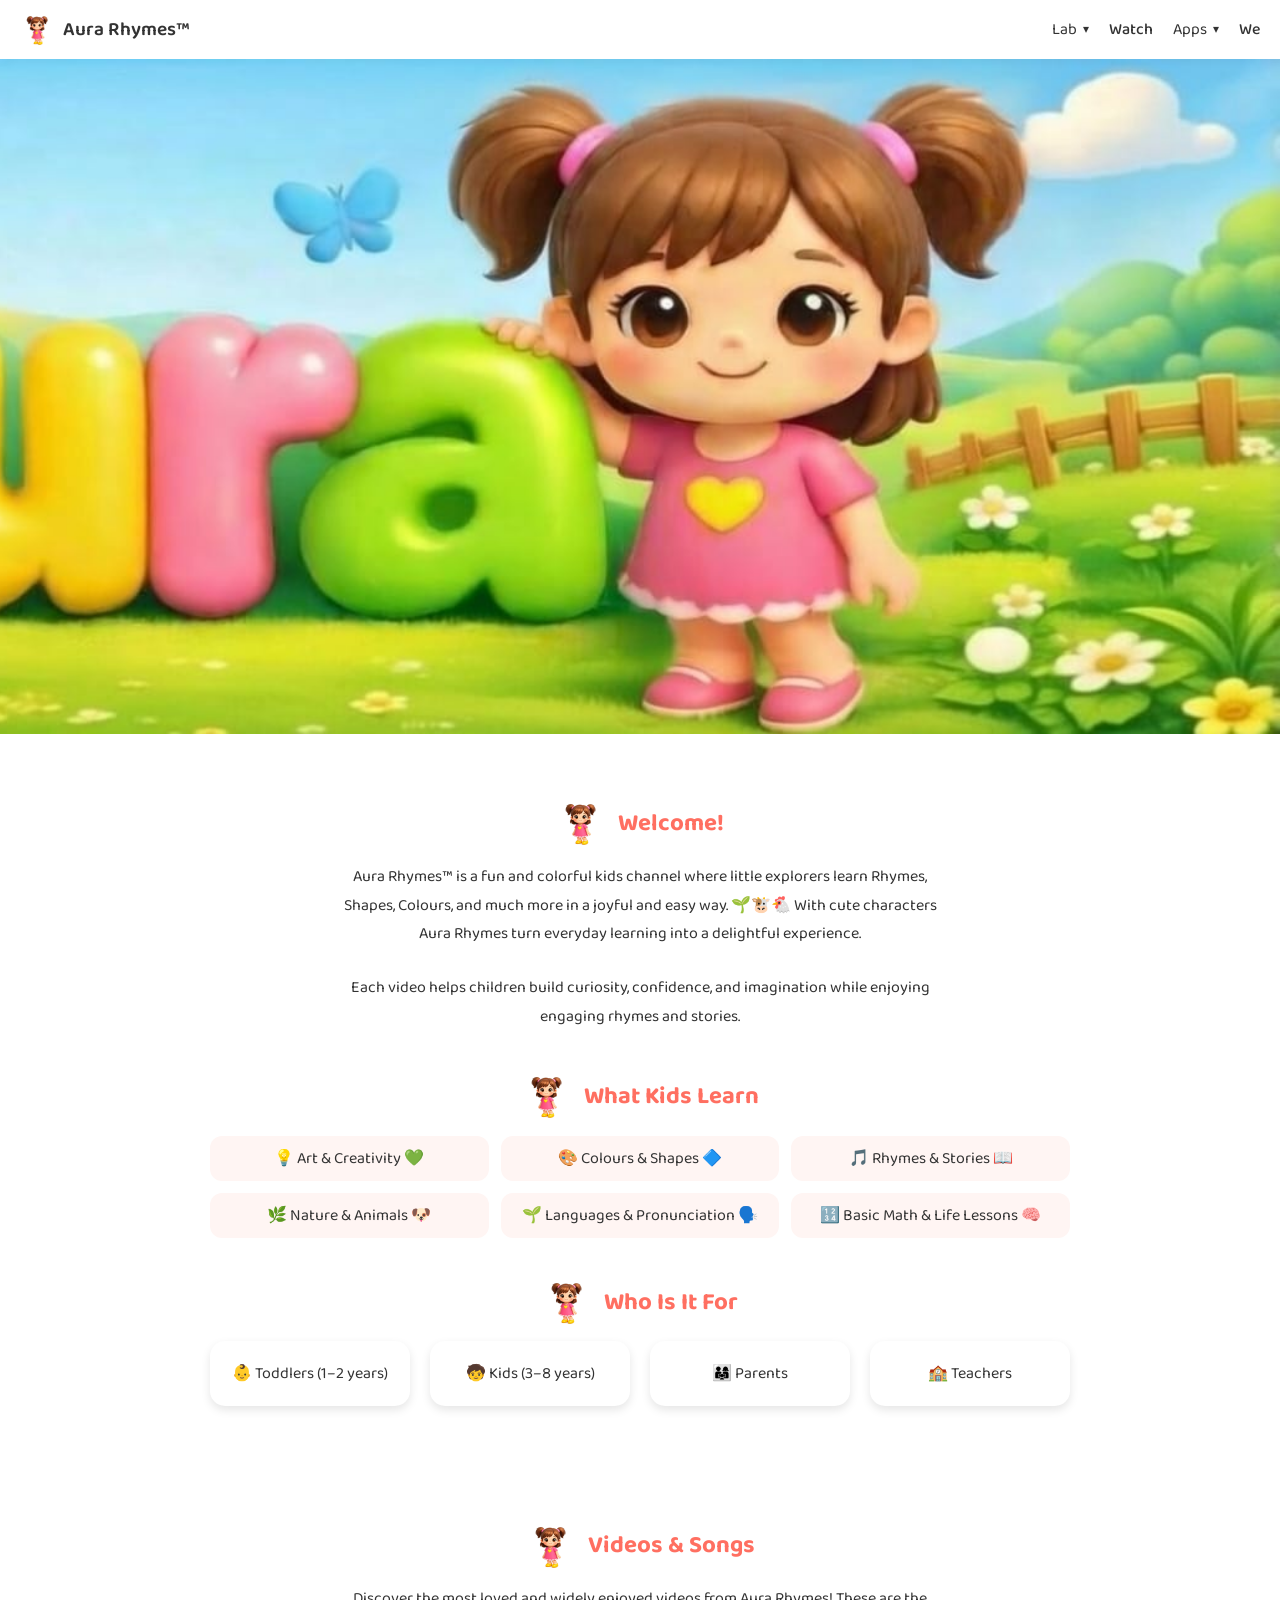
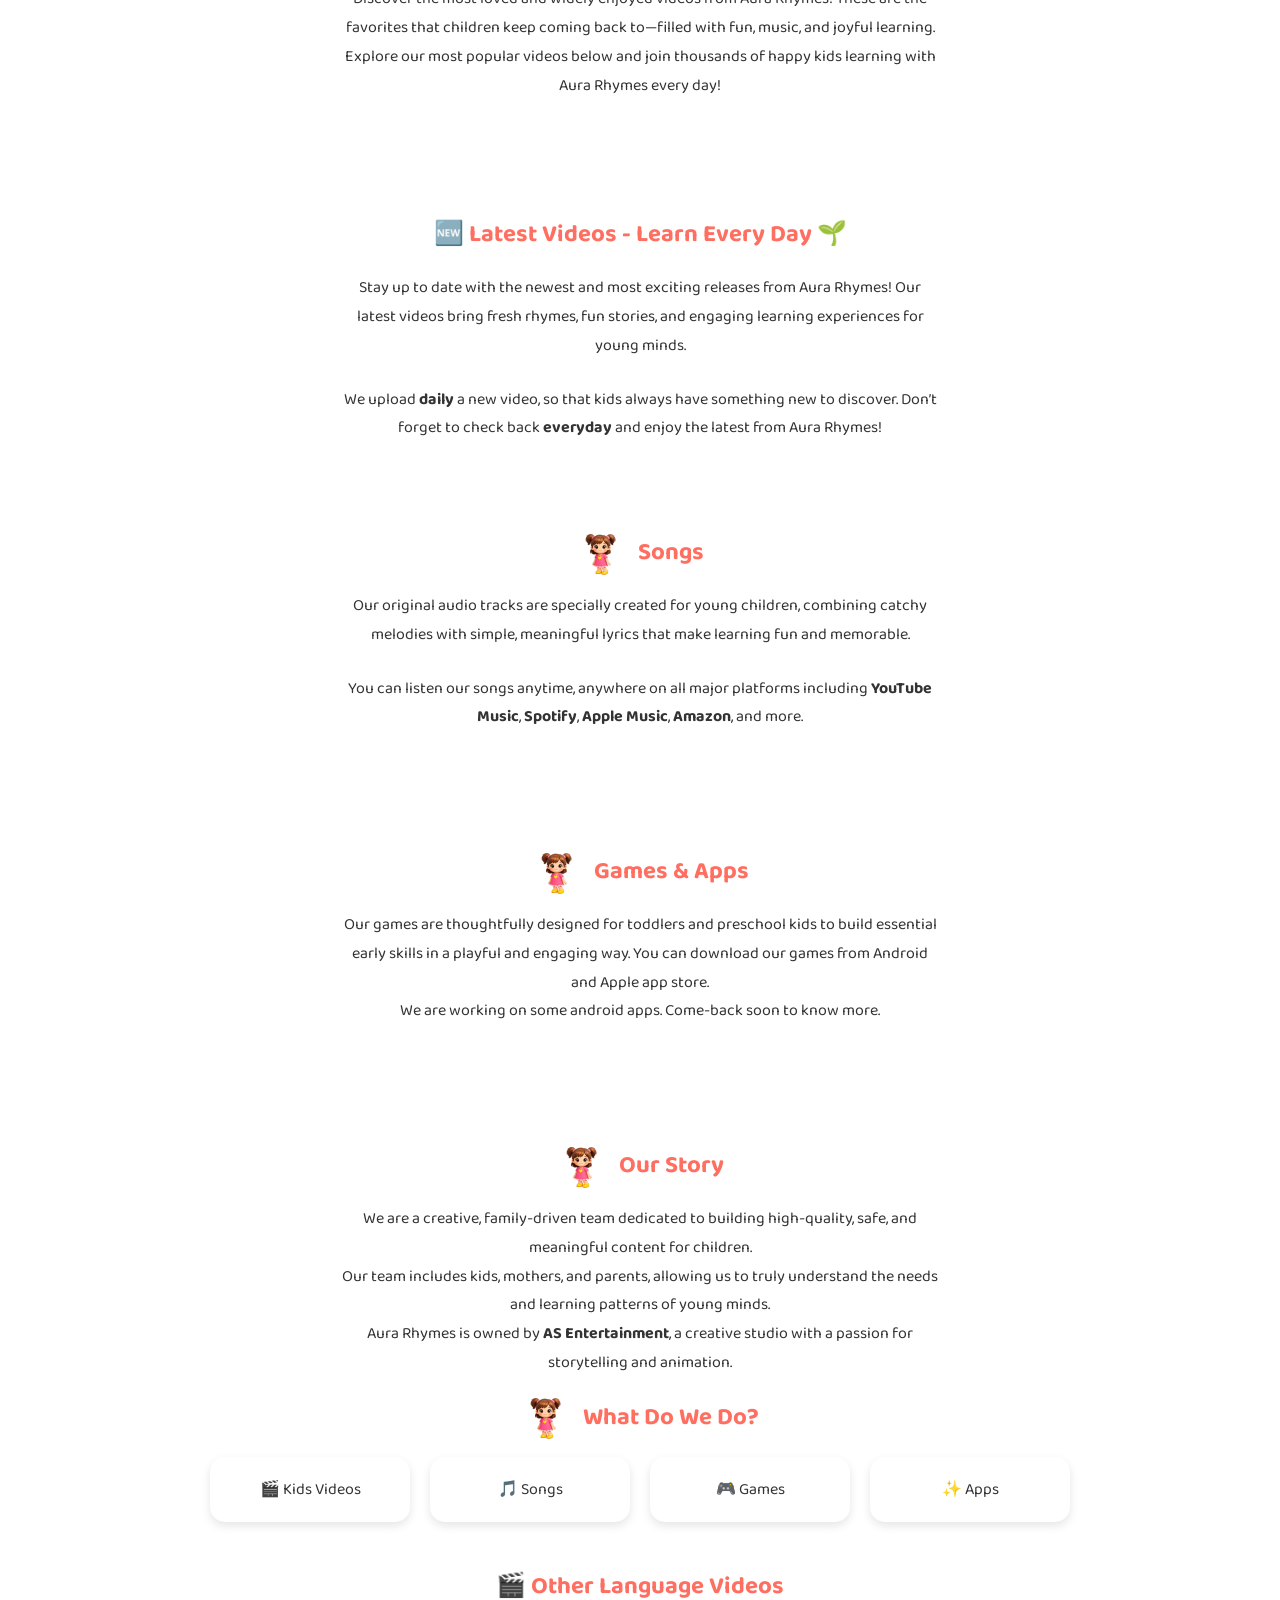
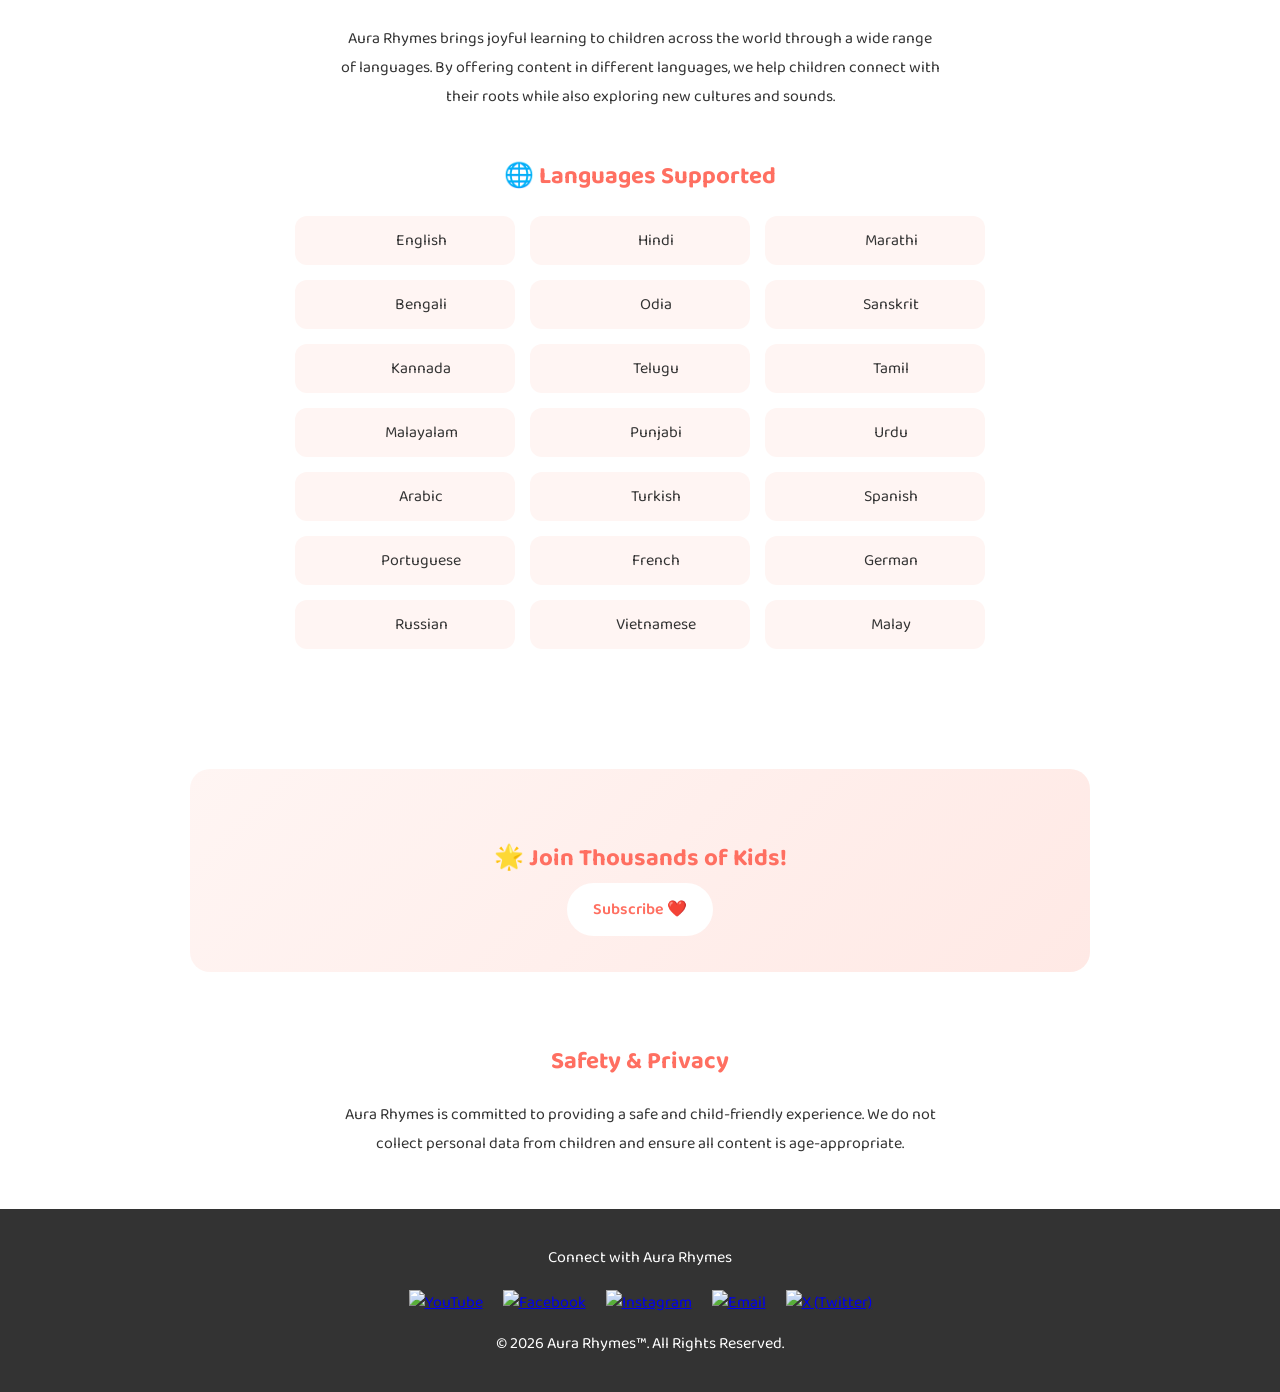
==== index.html @ 3f108d4f "t6: abc explorer tab implementation" ====
<!DOCTYPE html>
<html lang="en">
<head>
  <meta charset="UTF-8">
  <meta name="viewport" content="width=device-width, initial-scale=1.0">

  <link rel="icon" type="image/png" href="images/aura1.jpeg">
  <title>Aura Rhymes™ | Safe Kids Rhymes</title>

  <!-- SEO -->
  <meta name="description" content="Aura Rhymes creates fun, safe and educational rhymes for toddlers and preschool kids. Watch engaging kids videos.">

  <!-- Google Font -->
  <link href="https://fonts.googleapis.com/css2?family=Baloo+2:wght@400;600&display=swap" rel="stylesheet">

  <!-- Site CSS -->
  <link rel="stylesheet" href="css/base.css">
  <link rel="stylesheet" href="css/header.css">
  <link rel="stylesheet" href="css/lab-menu.css">
  <link rel="stylesheet" href="css/apps-menu.css">
  <link rel="stylesheet" href="css/hero.css">
  <link rel="stylesheet" href="css/layout.css">
  <link rel="stylesheet" href="css/components.css">
  <link rel="stylesheet" href="css/sections.css">
  <link rel="stylesheet" href="css/responsive.css">


  <script src="js/aura-script.js" defer></script>
</head>

<body>

<!-- HEADER -->
<header class="main-header">

  <div class="logo-section">
    <img src="images/aura1.jpeg" class="logo-img" alt="Aura Rhymes">
    <span class="logo-text">Aura Rhymes™</span>
  </div>

  <nav class="nav-links" aria-label="Main navigation">

    <!-- LAB -->
    <details class="lab-menu">
      <summary>
        <span>Lab</span>
        <span class="lab-menu-arrow" aria-hidden="true">▾</span>
      </summary>

      <div class="lab-menu-panel">

        <!-- SPACE -->
        <details class="lab-submenu">
          <summary>
            <span>Space</span>
            <span class="lab-submenu-arrow" aria-hidden="true">▸</span>
          </summary>

          <div class="lab-submenu-panel">

            <a href="solar-system.html"
               target="_blank"
               rel="noopener noreferrer">
              Solar System
            </a>

            <a href="earth.html"
               target="_blank"
               rel="noopener noreferrer">
              Earth
            </a>

            <a href="space-missions.html"
               target="_blank"
               rel="noopener noreferrer">
              Space Missions
            </a>

            <a href="planets.html"
               target="_blank"
               rel="noopener noreferrer">
              Planets
            </a>

            <a href="asteroids.html"
               target="_blank"
               rel="noopener noreferrer">
              Asteroids
            </a>

          </div>
        </details>

        <!-- ABC EXPLORER -->
        <a href="abc-explorer.html"
           target="_blank"
           rel="noopener noreferrer">
          ABC Explorer
        </a>

      </div>
    </details>
  <a href="#watch">Watch</a>
  <!--  <a href="#songs">Songs</a>  -->
<details class="apps-menu">
  <summary>
    <span>Apps</span>
    <span class="apps-menu-arrow" aria-hidden="true">▾</span>
  </summary>

  <div class="apps-menu-panel">
    <a href="#gamesandapps">Games</a>
    <a href="#gamesandapps">Mobile Apps</a>
  </div>
</details>
    <a href="#about">We</a>
    <!--  <a href="#store">Store</a> -->

  </nav>

</header>


<!-- BANNER / HERO -->
<section class="hero-banner">
  <div class="hero-bg"></div>
</section>


<!-- ABOUT -->
<section>
  <div class="about-header">
    <img src="images/aura1.jpeg" alt="Aura Character" class="about-avatar">
    <h2>Welcome!</h2>
  </div>

  <div class="about-content">

    <p class="desc">
      Aura Rhymes™ is a fun and colorful kids channel where little explorers learn Rhymes, Shapes, Colours, and much more in a joyful
      and easy way.
      🌱🐮🐔
      With cute characters Aura Rhymes turn everyday learning into a delightful experience.
    </p>
    <br/>

    <p class="desc">
      Each video helps children build curiosity, confidence, and imagination while enjoying engaging rhymes and stories.
    </p>
    <br/>

    <!-- WHAT KIDS WILL LEARN -->
    <div class="about-header">
      <img src="images/aura1.jpeg" alt="Aura Character" class="about-avatar">
      <h2>What Kids Learn</h2>
    </div>

    <div class="features">
      <div class="feature">💡 Art & Creativity 💚</div>
      <div class="feature">🎨 Colours & Shapes 🔷</div>
      <div class="feature">🎵 Rhymes & Stories 📖</div>
      <div class="feature">🌿 Nature & Animals 🐶</div>
      <div class="feature">🌱 Languages & Pronunciation 🗣️</div>
      <div class="feature">🔢 Basic Math & Life Lessons 🧠</div>
    </div>

    <br/>

    <!-- WHO IS IT FOR -->
    <div class="about-header">
      <img src="images/aura1.jpeg" alt="Aura Character" class="about-avatar">
      <h2>Who Is It For</h2>
    </div>

    <div class="cards">
      <div class="card">👶 Toddlers (1–2 years)</div>
      <div class="card">🧒 Kids (3–8 years)</div>
      <div class="card">👨‍👩‍👧 Parents</div>
      <div class="card">🏫 Teachers</div>
    </div>

  </div>
</section>


<!-- VIDEOS -->
<section id="watch">

  <div class="about-header">
    <img src="images/aura1.jpeg" alt="Aura Character" class="about-avatar">
    <h2>Videos & Songs</h2>
  </div>

  <p class="desc">
    Discover the most loved and widely enjoyed videos from Aura Rhymes! These are the favorites that children keep coming back
    to—filled with fun, music, and joyful learning.
  </p>

  <!--
  <h2>✨ Start Watching</h2>
  -->
  
  <p class="desc">
    Explore our most popular videos below and join thousands of happy kids learning with Aura Rhymes every day!
  </p>

  <br/><br/>

  <div class="video-wrapper">
    <div class="video-slider" id="videoSlider">

      <a href="https://www.youtube.com/embed/oRWAEaua3ww" target="_blank" rel="noopener noreferrer" class="video-card">
        <div class="thumbnail">
          <img src="https://img.youtube.com/vi/oRWAEaua3ww/hqdefault.jpg" alt="">
        </div>
      </a>

      <a href="https://www.youtube.com/embed/6JWERjXKlqM" target="_blank" rel="noopener noreferrer" class="video-card">
        <div class="thumbnail">
          <img src="https://img.youtube.com/vi/6JWERjXKlqM/hqdefault.jpg" alt="">
        </div>
      </a>

      <a href="https://www.youtube.com/embed/lnWYw42ApXA" target="_blank" rel="noopener noreferrer" class="video-card">
        <div class="thumbnail">
          <img src="https://img.youtube.com/vi/lnWYw42ApXA/hqdefault.jpg" alt="">
        </div>
      </a>

      <a href="https://www.youtube.com/embed/eK1Q_dFHrUk" target="_blank" rel="noopener noreferrer" class="video-card">
        <div class="thumbnail">
          <img src="https://img.youtube.com/vi/eK1Q_dFHrUk/hqdefault.jpg" alt="">
        </div>
      </a>

      <a href="https://www.youtube.com/embed/42TrxSb_xWk" target="_blank" rel="noopener noreferrer" class="video-card">
        <div class="thumbnail">
          <img src="https://img.youtube.com/vi/42TrxSb_xWk/hqdefault.jpg" alt="">
        </div>
      </a>

      <a href="https://www.youtube.com/embed/6yFXYboHvYc" target="_blank" rel="noopener noreferrer" class="video-card">
        <div class="thumbnail">
          <img src="https://img.youtube.com/vi/6yFXYboHvYc/hqdefault.jpg" alt="">
        </div>
      </a>

      <a href="https://www.youtube.com/embed/g_3EYC3IEw4" target="_blank" rel="noopener noreferrer" class="video-card">
        <div class="thumbnail">
          <img src="https://img.youtube.com/vi/g_3EYC3IEw4/hqdefault.jpg" alt="">
        </div>
      </a>

      <a href="https://www.youtube.com/embed/fcKFk22Up3E" target="_blank" rel="noopener noreferrer" class="video-card">
        <div class="thumbnail">
          <img src="https://img.youtube.com/vi/fcKFk22Up3E/hqdefault.jpg" alt="">
        </div>
      </a>

    </div>
  </div>

  <!-- LATEST VIDEOS -->
  <h2>🆕 Latest Videos - Learn Every Day 🌱</h2>

  <p class="desc">
    Stay up to date with the newest and most exciting releases from Aura Rhymes! Our latest videos bring fresh rhymes, fun
    stories, and engaging learning experiences for young minds.
  </p>

  <br/>

  <p class="desc">
    We upload <b>daily</b> a new video, so that kids always have something new to discover. Don’t forget to check back <b>everyday</b>
    and enjoy the latest from Aura Rhymes!
  </p>

  <br/>

  <div class="video-wrapper">
    <div class="video-slider">

      <a href="https://www.youtube.com/playlist?list=PLpRUHuJaTGkh1tICxH5f7czrBO6jbyBjm" target="_blank" rel="noopener noreferrer" class="video-card">
        <div class="thumbnail">
          <img src="https://img.youtube.com/vi/Cf0rduMe8So/hqdefault.jpg" alt="">
        </div>
      </a>

      <a href="https://www.youtube.com/playlist?list=PLpRUHuJaTGkgdZeEkNNs3qtslN2oWs-a7" target="_blank" rel="noopener noreferrer" class="video-card">
        <div class="thumbnail">
          <img src="https://img.youtube.com/vi/lZ4clrWOPWs/hqdefault.jpg" alt="">
        </div>
      </a>

      <a href="https://www.youtube.com/playlist?list=PLpRUHuJaTGkj4eGTcDuFJVFQ1ugVL3SLm" target="_blank" rel="noopener noreferrer" class="video-card">
        <div class="thumbnail">
          <img src="https://img.youtube.com/vi/Qv0xkwT5edU/hqdefault.jpg" alt="">
        </div>
      </a>

      <a href="https://www.youtube.com/playlist?list=PLpRUHuJaTGkiRjZ3BizIUJ6anyRPU7tv3" target="_blank" rel="noopener noreferrer" class="video-card">
        <div class="thumbnail">
          <img src="https://img.youtube.com/vi/VuPyx4vy4_Q/hqdefault.jpg" alt="">
        </div>
      </a>

      <a href="https://www.youtube.com/playlist?list=PLpRUHuJaTGkh8lvb4DA2sbLIOu__6XhTF" target="_blank" rel="noopener noreferrer" class="video-card">
        <div class="thumbnail">
          <img src="https://img.youtube.com/vi/zruBg6_cu4M/hqdefault.jpg" alt="">
        </div>
      </a>

      <a href="https://www.youtube.com/playlist?list=PLpRUHuJaTGkjpt89fCbwDimeYySj111B3" target="_blank" rel="noopener noreferrer" class="video-card">
        <div class="thumbnail">
          <img src="https://img.youtube.com/vi/K_Yvk2q_2pw/hqdefault.jpg" alt="">
        </div>
      </a>

    </div>
  </div>


  <div class="about-header">
    <img src="images/aura1.jpeg" alt="Aura Character" class="about-avatar">
    <h2>Songs</h2>
  </div>

  <p class="desc">
    Our original audio tracks are specially created for young children, combining catchy melodies with simple,
    meaningful lyrics that make learning fun and memorable.
  </p>

  <br/>

  <p class="desc">
    You can listen our songs anytime, anywhere on all major platforms including <b>YouTube Music</b>, <b>Spotify</b>,
    <b>Apple Music</b>, <b>Amazon</b>, and more.
  </p>

</section>

  <section id="gamesandapps">
    <div class="about-header">
      <img src="images/aura1.jpeg" alt="Aura Character" class="about-avatar">
      <h2>Games & Apps</h2>
    </div>

    <p class="desc">
      Our games are thoughtfully designed for toddlers and preschool kids to build essential early skills in a playful and engaging way. You can download our games from Android and Apple app store.
    </p>

    <p class="desc">
      We are working on some android apps. Come-back soon to know more.
    </p>

  </section>


<!-- OUR STORY -->
<section id="about">

  <div class="about-header">
    <img src="images/aura1.jpeg" alt="Aura Character" class="about-avatar">
    <h2>Our Story</h2>
  </div>

  <p class="desc">
    We are a creative, family-driven team dedicated to building high-quality, safe, and meaningful content for children.
  </p>

  <p class="desc">
    Our team includes kids, mothers, and parents, allowing us to truly understand the needs and learning
    patterns of young minds.
  </p>

  <p class="desc">
    Aura Rhymes is owned by <b>AS Entertainment</b>, a creative studio with a passion for storytelling and animation.
  </p>
  

  <!-- WHAT DO WE DO -->
  <div class="about-header">
    <img src="images/aura1.jpeg" alt="Aura Character" class="about-avatar">
    <h2>What Do We Do?</h2>
  </div>

  <div class="cards">
    <div class="card">🎬 Kids Videos</div>
    <div class="card">🎵 Songs</div>
    <div class="card">🎮 Games</div>
    <div class="card">✨ Apps</div>
  </div>

  <br/>

  <!-- MULTILINGUAL VIDEOS -->
  <h2>🎬 Other Language Videos</h2>

  <p class="desc">
    Aura Rhymes brings joyful learning to children across the world through a wide range of languages.
    By offering content in different languages, we help children connect with their roots while also
    exploring new cultures and sounds.
  </p>

  <br/>

  <h2>🌐 Languages Supported</h2>

  <div class="languages-grid">

    <div class="lang-card"><img src="https://flagcdn.com/w40/us.png" alt=""> English</div>
    <div class="lang-card"><img src="https://flagcdn.com/w40/in.png" alt=""> Hindi</div>
    <div class="lang-card"><img src="https://flagcdn.com/w40/in.png" alt=""> Marathi</div>
    <div class="lang-card"><img src="https://flagcdn.com/w40/in.png" alt=""> Bengali</div>
    <div class="lang-card"><img src="https://flagcdn.com/w40/in.png" alt=""> Odia</div>
    <div class="lang-card"><img src="https://flagcdn.com/w40/in.png" alt=""> Sanskrit</div>
    <div class="lang-card"><img src="https://flagcdn.com/w40/in.png" alt=""> Kannada</div>
    <div class="lang-card"><img src="https://flagcdn.com/w40/in.png" alt=""> Telugu</div>
    <div class="lang-card"><img src="https://flagcdn.com/w40/in.png" alt=""> Tamil</div>
    <div class="lang-card"><img src="https://flagcdn.com/w40/in.png" alt=""> Malayalam</div>
    <div class="lang-card"><img src="https://flagcdn.com/w40/in.png" alt=""> Punjabi</div>
    <div class="lang-card"><img src="https://flagcdn.com/w40/in.png" alt=""> Urdu</div>

    <div class="lang-card"><img src="https://flagcdn.com/w40/sa.png" alt=""> Arabic</div>
    <div class="lang-card"><img src="https://flagcdn.com/w40/tr.png" alt=""> Turkish</div>
    <div class="lang-card"><img src="https://flagcdn.com/w40/es.png" alt=""> Spanish</div>
    <div class="lang-card"><img src="https://flagcdn.com/w40/pt.png" alt=""> Portuguese</div>
    <div class="lang-card"><img src="https://flagcdn.com/w40/fr.png" alt=""> French</div>
    <div class="lang-card"><img src="https://flagcdn.com/w40/de.png" alt=""> German</div>
    <div class="lang-card"><img src="https://flagcdn.com/w40/ru.png" alt=""> Russian</div>
    <div class="lang-card"><img src="https://flagcdn.com/w40/vn.png" alt=""> Vietnamese</div>
    <div class="lang-card"><img src="https://flagcdn.com/w40/my.png" alt=""> Malay</div>

  </div>

  <br/>

  <div class="video-wrapper">

    <div class="video-slider">

      <a href="https://www.youtube.com/playlist?list=PLpRUHuJaTGkirLoT4Brm-6O_pCEFe0A0-" target="_blank" rel="noopener noreferrer" class="video-card">
        <div class="thumbnail">
          <img src="https://img.youtube.com/vi/qImtao569w0/hqdefault.jpg" alt="">
        </div>
      </a>

      <a href="https://www.youtube.com/playlist?list=PLpRUHuJaTGkiojbbHgLvnsWrFHeeUQIvU" target="_blank" rel="noopener noreferrer" class="video-card">
        <div class="thumbnail">
          <img src="https://img.youtube.com/vi/ZeMvg9nsE-k/hqdefault.jpg" alt="">
        </div>
      </a>

      <a href="https://www.youtube.com/playlist?list=PLpRUHuJaTGkinbhWABLdrWiGZqUfsW93Q" target="_blank" rel="noopener noreferrer" class="video-card">
        <div class="thumbnail">
          <img src="https://img.youtube.com/vi/xqjsg5jSsHM/hqdefault.jpg" alt="">
        </div>
      </a>

      <a href="https://www.youtube.com/playlist?list=PLpRUHuJaTGkjpt89fCbwDimeYySj111B3" target="_blank" rel="noopener noreferrer" class="video-card">
        <div class="thumbnail">
          <img src="https://img.youtube.com/vi/-nM3GLikxus/hqdefault.jpg" alt="">
        </div>
      </a>

      <a href="https://www.youtube.com/playlist?list=PLpRUHuJaTGkiWy8XDlI9fxhmgXSv2VxTs" target="_blank" rel="noopener noreferrer" class="video-card">
        <div class="thumbnail">
          <img src="https://img.youtube.com/vi/42TrxSb_xWk/hqdefault.jpg" alt="">
        </div>
      </a>

      <a href="https://www.youtube.com/watch?v=DWtZ9JhLmbE" target="_blank" rel="noopener noreferrer" class="video-card">
        <div class="thumbnail">
          <img src="https://img.youtube.com/vi/Q4RpzyY_AV8/hqdefault.jpg" alt="">
        </div>
      </a>

      <a href="https://www.youtube.com/watch?v=DWtZ9JhLmbE" target="_blank" rel="noopener noreferrer" class="video-card">
        <div class="thumbnail">
          <img src="https://img.youtube.com/vi/aEXoJGOH1pI/hqdefault.jpg" alt="">
        </div>
      </a>

      <a href="https://www.youtube.com/watch?v=DWtZ9JhLmbE" target="_blank" rel="noopener noreferrer" class="video-card">
        <div class="thumbnail">
          <img src="https://img.youtube.com/vi/g_3EYC3IEw4/hqdefault.jpg" alt="">
        </div>
      </a>

      <a href="https://www.youtube.com/watch?v=DWtZ9JhLmbE" target="_blank" rel="noopener noreferrer" class="video-card">
        <div class="thumbnail">
          <img src="https://img.youtube.com/vi/M5v0ffwXPVw/hqdefault.jpg" alt="">
        </div>
      </a>

      <a href="https://www.youtube.com/watch?v=DWtZ9JhLmbE" target="_blank" rel="noopener noreferrer" class="video-card">
        <div class="thumbnail">
          <img src="https://img.youtube.com/vi/eK1Q_dFHrUk/hqdefault.jpg" alt="">
        </div>
      </a>

      <a href="https://www.youtube.com/watch?v=DWtZ9JhLmbE" target="_blank" rel="noopener noreferrer" class="video-card">
        <div class="thumbnail">
          <img src="https://img.youtube.com/vi/S4SvktFeBSE/hqdefault.jpg" alt="">
        </div>
      </a>

      <a href="https://www.youtube.com/watch?v=DWtZ9JhLmbE" target="_blank" rel="noopener noreferrer" class="video-card">
        <div class="thumbnail">
          <img src="https://img.youtube.com/vi/nZb97guNAts/hqdefault.jpg" alt="">
        </div>
      </a>

      <a href="https://www.youtube.com/watch?v=DWtZ9JhLmbE" target="_blank" rel="noopener noreferrer" class="video-card">
        <div class="thumbnail">
          <img src="https://img.youtube.com/vi/87q8kHGb3Og/hqdefault.jpg" alt="">
        </div>
      </a>

      <a href="https://www.youtube.com/watch?v=DWtZ9JhLmbE" target="_blank" rel="noopener noreferrer" class="video-card">
        <div class="thumbnail">
          <img src="https://img.youtube.com/vi/YN9Vb0qQ3Yk/hqdefault.jpg" alt="">
        </div>
      </a>

    </div>
  </div>

</section>


<!-- CTA -->
<section class="cta-section">

  <h2>🌟 Join Thousands of Kids!</h2>

  <a href="https://www.youtube.com/@aura-rhymes"
     target="_blank"
     rel="noopener noreferrer"
     class="btn-subscribe">
    Subscribe ❤️
  </a>

</section>


<!-- STORE -->

<!--
<section id="store">

  <div class="about-header">
    <img src="images/aura1.jpeg" alt="Aura Character" class="about-avatar">
    <h2>Store</h2>
  </div>

  <p class="desc">
    We're on the verge of launching our store. Do comeback soon for products and offers.
  </p>

</section>
-->

<!-- SAFETY -->
<section>

  <h2>Safety & Privacy</h2>

  <p class="desc">
    Aura Rhymes is committed to providing a safe and child-friendly experience.
    We do not collect personal data from children and ensure all content is age-appropriate.
  </p>

</section>


<!-- FOOTER -->
<footer>

  <p>Connect with Aura Rhymes</p>

  <div class="social-icons">

    <a href="https://www.youtube.com/@aura-rhymes"
       target="_blank"
       rel="noopener noreferrer">
      <img src="https://cdn-icons-png.flaticon.com/512/1384/1384060.png" alt="YouTube">
    </a>

    <a href="https://www.facebook.com/share/14SkNsgBtNd"
       target="_blank"
       rel="noopener noreferrer">
      <img src="https://cdn-icons-png.flaticon.com/512/1384/1384053.png" alt="Facebook">
    </a>

    <a href="https://www.instagram.com/aurarhymes?igsh=azZ3M2RxcWVrZG5t"
       target="_blank"
       rel="noopener noreferrer">
      <img src="https://cdn-icons-png.flaticon.com/512/1384/1384063.png" alt="Instagram">
    </a>

    <a href="mailto:contact@aurarhymes.com">
      <img src="https://cdn-icons-png.flaticon.com/512/732/732200.png" alt="Email">
    </a>

    <a href="https://x.com/aurarhymes"
       target="_blank"
       rel="noopener noreferrer">
      <img src="https://cdn-icons-png.flaticon.com/512/5968/5968830.png" alt="X (Twitter)">
    </a>

  </div>

  <p>© 2026 Aura Rhymes™. All Rights Reserved.</p>

</footer>

<button id="backToTopBtn" type="button">↑</button>

</body>
</html>
---- css/base.css ----
* {
  box-sizing: border-box;
}

body {
  margin: 0;
  font-family: 'Baloo 2', cursive;
  background: #ffffff;
  color: #333;
}

img, iframe {
  max-width: 100%;
  height: auto;
}

h2 {
  color: #ff6f61;
}
---- css/header.css ----
/* =========================================================
   AURA RHYMES — MAIN HEADER
   ========================================================= */

.main-header {
  position: sticky;
  top: 0;
  z-index: 1000;

  display: flex;
  justify-content: space-between;
  align-items: center;

  padding: 12px 20px;

  background: rgba(255, 255, 255, 0.9);
  backdrop-filter: blur(10px);

  box-shadow: 0 2px 10px rgba(0, 0, 0, 0.05);
}


/* =========================================================
   LOGO
   ========================================================= */

.logo-section {
  display: flex;
  align-items: center;
  gap: 8px;
}

.logo-img {
  width: 35px;
  height: 35px;
  border-radius: 50%;
}

.logo-text {
  font-weight: 600;
  font-size: 1.2rem;
}


/* =========================================================
   DESKTOP NAVIGATION
   ========================================================= */

.nav-links {
  display: flex;
  align-items: center;
  gap: 20px;
}

.nav-links a {
  text-decoration: none;
  color: #333;
  font-weight: 500;
  transition: 0.3s;
}

.nav-links a:hover {
  color: #ff6f61;
}


/* =========================================================
   MOBILE NAVIGATION
   Single horizontal row
   ========================================================= */

@media (max-width: 768px) {

  .main-header {
    /*
     * Stack logo and navigation vertically.
     * Logo remains centered above the navigation.
     */
    flex-direction: column;

    justify-content: center;
    align-items: center;

    padding: 10px 0 8px;

    /*
     * Allow dropdowns to extend outside the header.
     */
    overflow: visible;
  }


  /* -------------------------------------------------------
     LOGO
     ------------------------------------------------------- */

  .logo-section {
    justify-content: center;

    width: 100%;

    margin-bottom: 5px;
  }


  .logo-img {
    width: 35px;
    height: 35px;
  }


  .logo-text {
    font-size: 1.2rem;
  }


  /* -------------------------------------------------------
     NAVIGATION
     ------------------------------------------------------- */

  .nav-links {

    /*
     * IMPORTANT:
     * Use FLEX, NOT GRID.
     *
     * This keeps all navigation items on one row.
     */
    display: flex;

    flex-direction: row;

    flex-wrap: nowrap;

    align-items: center;

    justify-content: center;

    /*
     * Responsive spacing.
     */
    gap: clamp(13px, 3.5vw, 25px);

    width: 100%;

    box-sizing: border-box;

    padding: 8px 10px 10px;

    /*
     * Never create a second navigation row.
     */
    white-space: nowrap;

    /*
     * On very small phones the navigation can
     * be horizontally scrolled instead of wrapping.
     */
    overflow-x: auto;

    overflow-y: visible;

    scrollbar-width: none;

    -webkit-overflow-scrolling: touch;
  }


  /* Hide mobile scrollbar */

  .nav-links::-webkit-scrollbar {
    display: none;
  }


  /* -------------------------------------------------------
     NORMAL NAVIGATION LINKS
     ------------------------------------------------------- */

  .nav-links > a {

    width: auto;

    flex: 0 0 auto;

    display: inline-flex;

    align-items: center;

    justify-content: center;

    white-space: nowrap;

    text-decoration: none;

    color: #333;

    font-weight: 500;
  }


  /* -------------------------------------------------------
     LAB MENU
     ------------------------------------------------------- */

  .nav-links > .lab-menu {

    width: auto;

    flex: 0 0 auto;

    display: block;

    position: relative;
  }


  .nav-links > .lab-menu > summary {

    width: auto;

    display: inline-flex;

    align-items: center;

    justify-content: center;

    white-space: nowrap;

    cursor: pointer;
  }


  /* -------------------------------------------------------
     APPS MENU
     ------------------------------------------------------- */

  .nav-links > .apps-menu {

    width: auto;

    flex: 0 0 auto;

    display: block;

    position: relative;
  }


  .nav-links > .apps-menu > summary {

    width: auto;

    display: inline-flex;

    align-items: center;

    justify-content: center;

    white-space: nowrap;

    cursor: pointer;
  }


  /* -------------------------------------------------------
     LAB DROPDOWN
     ------------------------------------------------------- */

  .lab-menu-panel {

    position: absolute;

    top: calc(100% + 8px);

    left: 50%;

    transform: translateX(-50%);

    width: 190px;

    margin-top: 0;

    box-sizing: border-box;

    padding: 6px;

    border-radius: 16px;

    background: #ffffff;

    box-shadow:
      0 12px 30px rgba(0, 0, 0, 0.12),
      0 3px 10px rgba(0, 0, 0, 0.06);

    z-index: 1000;
  }


  /* -------------------------------------------------------
     SPACE SUBMENU
     ------------------------------------------------------- */

  .lab-submenu-panel {

    position: static;

    width: 100%;

    margin-top: 4px;

    box-sizing: border-box;

    padding: 5px;

    border-radius: 11px;

    background: rgba(255, 255, 255, 0.55);

    box-shadow: none;
  }


  /* -------------------------------------------------------
     APPS DROPDOWN
     ------------------------------------------------------- */

  .apps-menu-panel {

    position: absolute;

    top: calc(100% + 8px);

    left: 50%;

    transform: translateX(-50%);

    width: 190px;

    margin-top: 0;

    box-sizing: border-box;

    padding: 6px;

    border-radius: 16px;

    background: #ffffff;

    box-shadow:
      0 12px 30px rgba(0, 0, 0, 0.12),
      0 3px 10px rgba(0, 0, 0, 0.06);

    z-index: 1000;
  }

}


/* =========================================================
   SMALL PHONES
   ========================================================= */

@media (max-width: 480px) {

  .main-header {
    padding-top: 8px;
    padding-bottom: 6px;
  }


  .logo-section {
    margin-bottom: 3px;
  }


  .logo-img {
    width: 33px;
    height: 33px;
  }


  .logo-text {
    font-size: 1.1rem;
  }


  .nav-links {

    /*
     * Slightly tighter spacing on small phones.
     */
    gap: 12px;

    padding-left: 8px;
    padding-right: 8px;
  }

}
---- css/lab-menu.css ----
/* =========================================================
   AURA RHYMES — LAB MENU
   Compact dropdown
   Matches Apps dropdown visual style
   ========================================================= */


/* =========================================================
   LAB MENU
   ========================================================= */

.lab-menu {
  position: relative;
  display: inline-block;
}


/* ---------------------------------------------------------
   LAB SUMMARY
   --------------------------------------------------------- */

.lab-menu > summary {
  list-style: none;
  cursor: pointer;

  display: inline-flex;
  align-items: center;
  gap: 6px;

  user-select: none;
}

.lab-menu > summary::-webkit-details-marker {
  display: none;
}

.lab-menu > summary::marker {
  display: none;
}


/* =========================================================
   LAB ARROW
   ========================================================= */

.lab-menu-arrow {
  display: inline-block;

  font-size: 0.75em;

  transition: transform 0.2s ease;
}

.lab-menu[open] > summary .lab-menu-arrow {
  transform: rotate(180deg);
}


/* =========================================================
   MAIN LAB DROPDOWN
   ========================================================= */

.lab-menu-panel {
  position: absolute;

  top: calc(100% + 10px);
  left: 50%;

  transform: translateX(-50%);

  /*
   * Reduced from 238px.
   * Matches the compact Apps dropdown.
   */
  width: 190px;

  box-sizing: border-box;

  background: #ffffff;

  /*
   * Reduced padding to remove excessive
   * white space.
   */
  padding: 6px;

  border-radius: 16px;

  border: 1px solid rgba(0, 0, 0, 0.05);

  box-shadow:
    0 12px 30px rgba(0, 0, 0, 0.12),
    0 3px 10px rgba(0, 0, 0, 0.06);

  z-index: 1000;
}


/* =========================================================
   LAB MAIN ITEMS
   ========================================================= */

.lab-menu-panel > a,
.lab-submenu > summary {

  display: flex;

  align-items: center;
  justify-content: space-between;

  width: 100%;

  box-sizing: border-box;

  /*
   * Compact item height.
   */
  padding: 9px 11px;

  border-radius: 10px;

  text-decoration: none;

  color: #333333;

  font-size: 15px;
  font-weight: 600;

  cursor: pointer;

  transition:
    background 0.18s ease,
    color 0.18s ease,
    transform 0.18s ease;
}


/* =========================================================
   REMOVE NATIVE SUBMENU MARKER
   ========================================================= */

.lab-submenu > summary {
  list-style: none;
}

.lab-submenu > summary::-webkit-details-marker {
  display: none;
}

.lab-submenu > summary::marker {
  display: none;
}


/* =========================================================
   HOVER EFFECT
   Same visual language as Apps
   ========================================================= */

.lab-menu-panel > a:hover,
.lab-submenu > summary:hover {

  background: #fff4c7;

  color: #ff6b61;

  transform: translateX(2px);
}


/* =========================================================
   SPACE ARROW
   ========================================================= */

.lab-submenu-arrow {

  display: inline-block;

  font-size: 0.9em;

  transition:
    transform 0.2s ease,
    color 0.2s ease;
}

.lab-submenu[open] > summary .lab-submenu-arrow {

  transform: rotate(90deg);

  color: #ff6b61;
}


/* =========================================================
   SPACE SUBMENU
   ========================================================= */

.lab-submenu {
  position: relative;
}


/* ---------------------------------------------------------
   SPACE SUBMENU PANEL
   --------------------------------------------------------- */

.lab-submenu-panel {

  position: absolute;

  top: -6px;

  left: calc(100% + 8px);

  /*
   * Reduced from 220px.
   */
  width: 190px;

  box-sizing: border-box;

  background: #ffffff;

  padding: 6px;

  border-radius: 16px;

  border: 1px solid rgba(0, 0, 0, 0.05);

  box-shadow:
    0 12px 30px rgba(0, 0, 0, 0.12),
    0 3px 10px rgba(0, 0, 0, 0.06);

  z-index: 1001;
}


/* =========================================================
   SPACE SUBMENU LINKS
   ========================================================= */

.lab-submenu-panel a {

  display: flex;

  align-items: center;

  width: 100%;

  box-sizing: border-box;

  /*
   * Compact submenu items.
   */
  padding: 8px 11px;

  border-radius: 10px;

  text-decoration: none;

  color: #333333;

  font-size: 14px;
  font-weight: 600;

  transition:
    background 0.18s ease,
    color 0.18s ease,
    transform 0.18s ease;
}


/* =========================================================
   SUBMENU HOVER
   ========================================================= */

.lab-submenu-panel a:hover {

  background: #fff4c7;

  color: #ff6b61;

  transform: translateX(2px);
}


/* =========================================================
   TABLET
   Prevent submenu from going outside viewport
   ========================================================= */

@media (min-width: 769px) and (max-width: 1100px) {

  .lab-submenu-panel {

    left: auto;

    right: calc(100% + 8px);
  }

}


/* =========================================================
   MOBILE
   ========================================================= */

@media (max-width: 768px) {

  .lab-menu {
    width: 100%;
  }


  /* -------------------------------------------------------
     Lab summary
     ------------------------------------------------------- */

  .lab-menu > summary {

    width: 100%;

    justify-content: space-between;
  }


  /* -------------------------------------------------------
     Main Lab panel
     ------------------------------------------------------- */

  .lab-menu-panel {

    position: static;

    transform: none;

    width: 100%;

    margin-top: 6px;

    box-sizing: border-box;

    padding: 6px;

    border-radius: 14px;

    background: rgba(255, 255, 255, 0.7);

    box-shadow: none;
  }


  /* -------------------------------------------------------
     Main Lab items
     ------------------------------------------------------- */

  .lab-menu-panel > a,
  .lab-submenu > summary {

    padding: 10px 12px;

    border-radius: 10px;
  }


  /* -------------------------------------------------------
     Space submenu
     ------------------------------------------------------- */

  .lab-submenu-panel {

    position: static;

    width: 100%;

    margin-top: 4px;

    box-sizing: border-box;

    padding: 5px;

    border-radius: 11px;

    background: rgba(255, 255, 255, 0.55);

    box-shadow: none;
  }


  /* -------------------------------------------------------
     Space submenu links
     ------------------------------------------------------- */

  .lab-submenu-panel a {

    padding: 8px 11px;

    border-radius: 9px;
  }

}


/* =========================================================
   SMALL PHONES
   ========================================================= */

@media (max-width: 480px) {

  .lab-menu-panel {

    padding: 5px;
  }


  .lab-menu-panel > a,
  .lab-submenu > summary {

    font-size: 14px;

    padding: 9px 11px;
  }


  .lab-submenu-panel {

    padding: 5px;
  }


  .lab-submenu-panel a {

    font-size: 13px;

    padding: 8px 10px;
  }

}
---- css/apps-menu.css ----
/* =========================================================
   AURA RHYMES — APPS MENU
   ========================================================= */

.apps-menu {
  position: relative;
  display: inline-block;
}


/* ---------------------------------------------------------
   SUMMARY
   --------------------------------------------------------- */

.apps-menu > summary {

  list-style: none;

  cursor: pointer;

  display: inline-flex;

  align-items: center;

  gap: 6px;

  user-select: none;
}

.apps-menu > summary::-webkit-details-marker {
  display: none;
}

.apps-menu > summary::marker {
  display: none;
}


/* ---------------------------------------------------------
   ARROW
   --------------------------------------------------------- */

.apps-menu-arrow {

  display: inline-block;

  font-size: 0.75em;

  transition: transform 0.2s ease;
}

.apps-menu[open] > summary .apps-menu-arrow {

  transform: rotate(180deg);
}


/* =========================================================
   APPS PANEL
   ========================================================= */

.apps-menu-panel {

  position: absolute;

  top: calc(100% + 10px);

  left: 50%;

  transform: translateX(-50%);

  width: 238px;

  box-sizing: border-box;

  background: #ffffff;

  border-radius: 20px;

  padding: 10px;

  border: 1px solid rgba(0, 0, 0, 0.05);

  box-shadow:
    0 12px 30px rgba(0, 0, 0, 0.12),
    0 3px 10px rgba(0, 0, 0, 0.06);

  z-index: 1000;
}


/* =========================================================
   APP LINKS
   ========================================================= */

.apps-menu-panel > a {

  display: flex;

  align-items: center;

  width: 100%;

  box-sizing: border-box;

  padding: 13px 14px;

  border-radius: 14px;

  text-decoration: none;

  color: #333333;

  font-size: 15px;

  font-weight: 600;

  transition:
    background 0.18s ease,
    color 0.18s ease,
    transform 0.18s ease;
}


.apps-menu-panel > a:hover {

  background: #fff4c7;

  color: #ff6b61;

  transform: translateX(2px);
}


/* =========================================================
   MOBILE
   ========================================================= */

@media (max-width: 768px) {

  .apps-menu {

    width: 100%;
  }

  .apps-menu > summary {

    width: 100%;

    justify-content: space-between;
  }

  .apps-menu-panel {

    position: static;

    transform: none;

    width: 100%;

    margin-top: 6px;

    box-sizing: border-box;

    border-radius: 14px;

    padding: 7px;

    background: rgba(255, 255, 255, 0.7);

    box-shadow: none;
  }

  .apps-menu-panel > a {

    padding: 11px 14px;

    border-radius: 11px;
  }

}


/* =========================================================
   SMALL PHONES
   ========================================================= */

@media (max-width: 480px) {

  .apps-menu-panel {

    padding: 6px;
  }

  .apps-menu-panel > a {

    font-size: 14px;

    padding: 10px 12px;
  }

}
---- css/hero.css ----
.hero-banner {
  position: relative;
  width: 100vw;
  height: 75vh;
  margin-left: calc(-50vw + 50%);
  overflow: hidden;
}

.hero-bg {
  position: absolute;
  inset: 0;
  background: url("../images/banner.jpeg") no-repeat center right;
  background-size: cover;
}

.hero-banner::before {
  content: "";
  position: absolute;
  inset: 0;
  background: linear-gradient(
    to bottom,
    rgba(0,0,0,0.2),
    rgba(0,0,0,0.5)
  );
}

.hero-content {
  position: absolute;
  top: 50%;
  left: 50%;
  transform: translate(-50%, -50%);
  text-align: center;
  color: white;
  z-index: 2;
  width: 90%;
}

.hero-content h1 {
  font-size: 2.8rem;
  margin-bottom: 10px;
}

.hero-content p {
  font-size: 1.2rem;
  margin-bottom: 25px;
}

.hero-buttons {
  display: flex;
  gap: 15px;
  justify-content: center;
  flex-wrap: wrap;
}

.hero-header{
  color: white;
}
---- css/layout.css ----
section:not(.hero-banner) {
  padding: 50px 20px;
  max-width: 900px;
  margin: auto;
  text-align: center;
}

.features {
  display: grid;
  grid-template-columns: repeat(auto-fit, minmax(220px, 1fr));
  gap: 12px;
}

.cards {
  display: grid;
  grid-template-columns: repeat(auto-fit, minmax(200px, 1fr));
  gap: 20px;
}

.languages-grid {
  display: grid;
  grid-template-columns: repeat(auto-fit, minmax(180px, 220px));
  gap: 15px;
  justify-content: center;
}
---- css/components.css ----
.btn-watch {
  background: #ff6f61;
  color: white;
  padding: 14px 26px;
  border-radius: 30px;
  font-weight: 600;
  text-decoration: none;
  box-shadow: 0 6px 20px rgba(255,111,97,0.4);
}

.btn-subscribe {
  background: white;
  color: #ff6f61;
  padding: 14px 26px;
  border-radius: 30px;
  font-weight: 600;
  text-decoration: none;
}

.btn-watch:hover,
.btn-subscribe:hover {
  transform: translateY(-3px) scale(1.05);
}

.card {
  background: #fff;
  padding: 20px;
  border-radius: 15px;
  box-shadow: 0 4px 10px rgba(0,0,0,0.1);
}

.feature {
  background: #fff5f3;
  padding: 10px;
  border-radius: 12px;
}

.lang-card {
  display: flex;
  align-items: center;
  justify-content: center;
  gap: 10px;
  background: #fff5f3;
  padding: 12px;
  border-radius: 12px;
}

.lang-card img {
  width: 22px;
  height: 15px;
}

/* SOCIAL */
.social-icons {
  display: flex;
  justify-content: center;
  gap: 20px;
  margin-top: 20px;
}

.social-icons img {
  width: 50px;
  height: 50px;
}
---- css/sections.css ----
html {
  scroll-behavior: smooth;
}

section {
  scroll-margin-top: 80px; /* adjust based on header height */
}

.about-header {
  display: flex;
  align-items: center;
  justify-content: center;
  gap: 12px;
}

.about-avatar {
  width: 50px;
  height: 50px;
  border-radius: 50%;
}

.desc {
  max-width: 600px;
  margin: auto;
  text-align: center;
  line-height: 1.8;
}

.video-slider {
  display: flex;
  overflow-x: auto;
  gap: 15px;
  scroll-behavior: smooth;
  padding: 10px;
}

.video-slider::-webkit-scrollbar {
  display: none;
}

.video-card {
  flex: 0 0 220px;
  border-radius: 16px;
  overflow: hidden;
}

.cta-section {
  text-align: center;
  padding: 60px 20px;
  background: linear-gradient(135deg, #fff5f3, #ffe9e5);
  border-radius: 20px;
  max-width: 900px;
  margin: 40px auto;
}

footer {
  background: #333;
  color: white;
  text-align: center;
  padding: 20px;
}

#backToTopBtn {
  position: fixed;
  bottom: 20px;
  right: 20px;
  width: 50px;
  height: 50px;
  border-radius: 50%;
  border: none;
  background: linear-gradient(45deg, #ff6f61, #ff9a9e);
  color: white;
  font-size: 22px;
  cursor: pointer;
  z-index: 9999;
}
---- css/responsive.css ----
@media (max-width: 768px) {

  .hero-banner {
    height: 55vh;
  }

  .hero-content h1 {
    font-size: 1.6rem;
  }

  .hero-content p {
    font-size: 1rem;
  }

  .main-header {
    flex-direction: column;
    gap: 10px;
  }

  .nav-links {
    flex-wrap: wrap;
    justify-content: center;
  }

  .social-icons img {
    width: 40px;
    height: 40px;
  }

  .hero-bg {
    background-position: 75% center;
  }
}
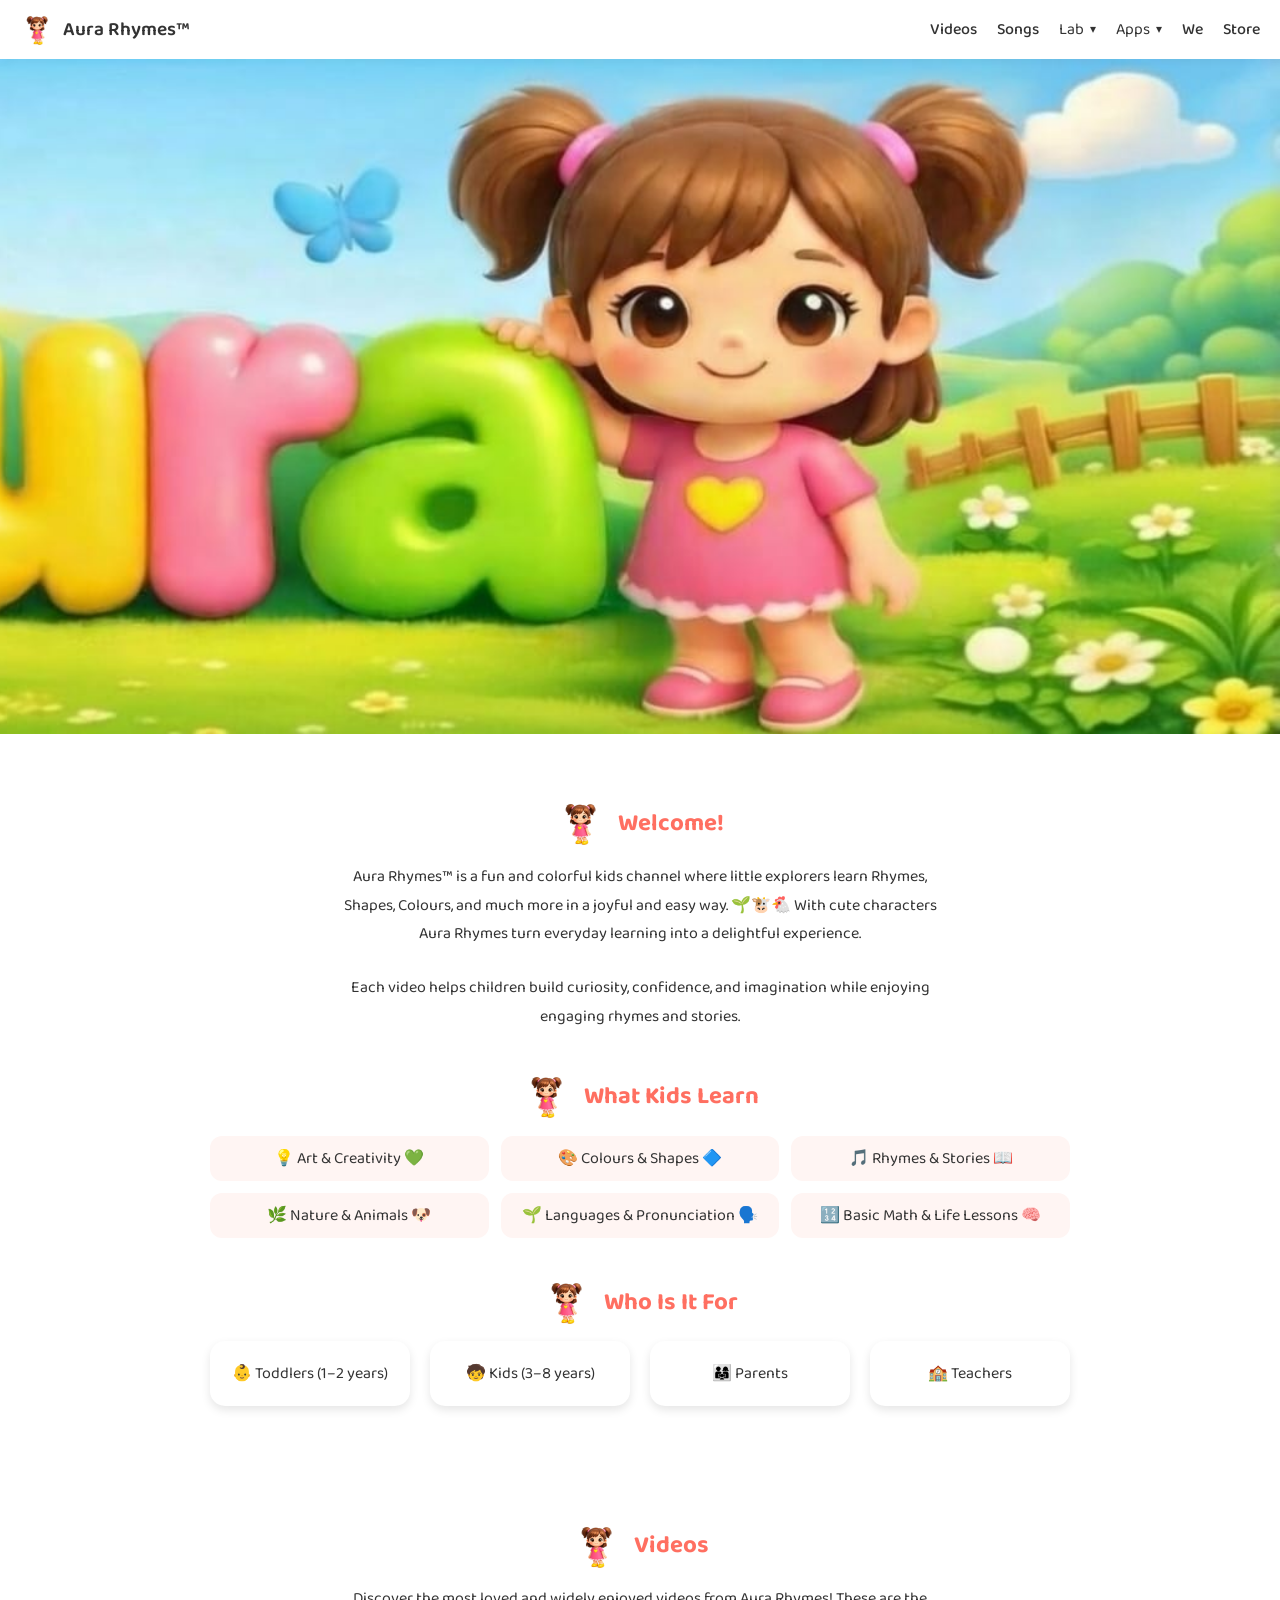
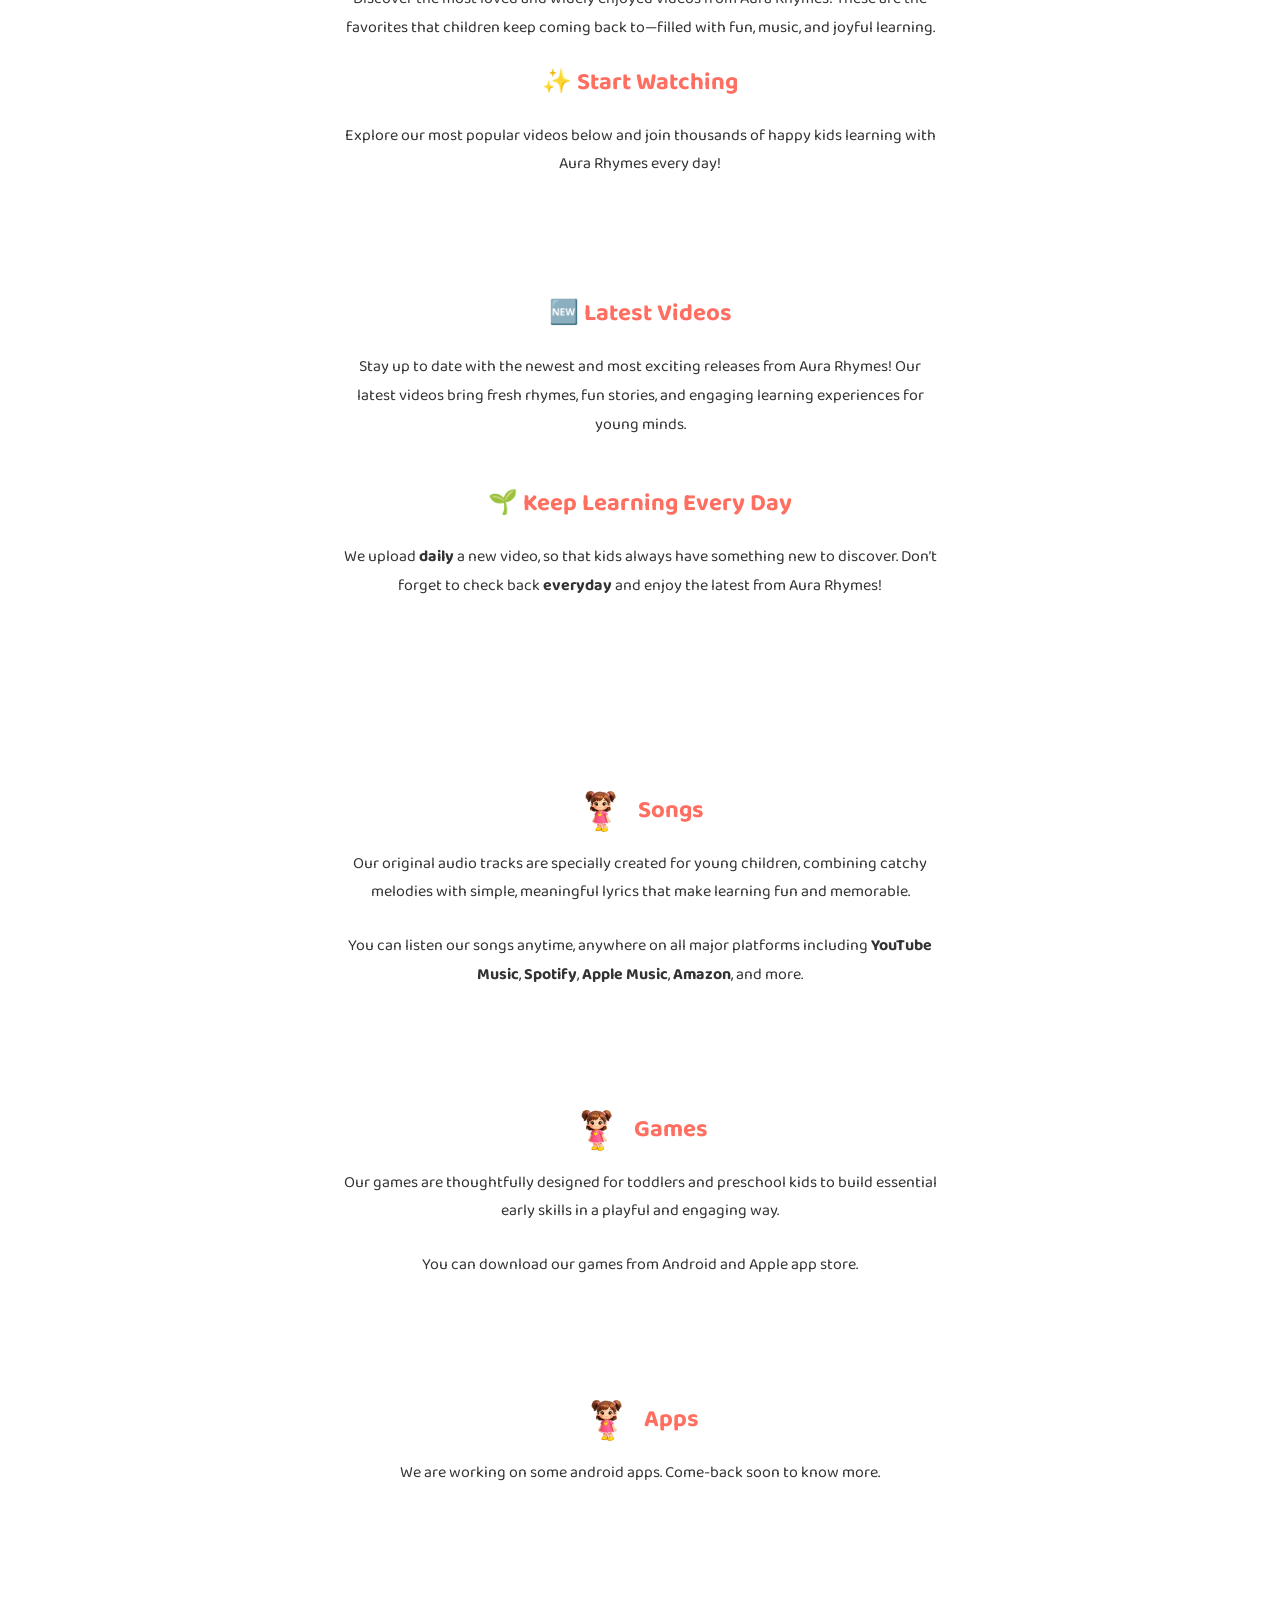
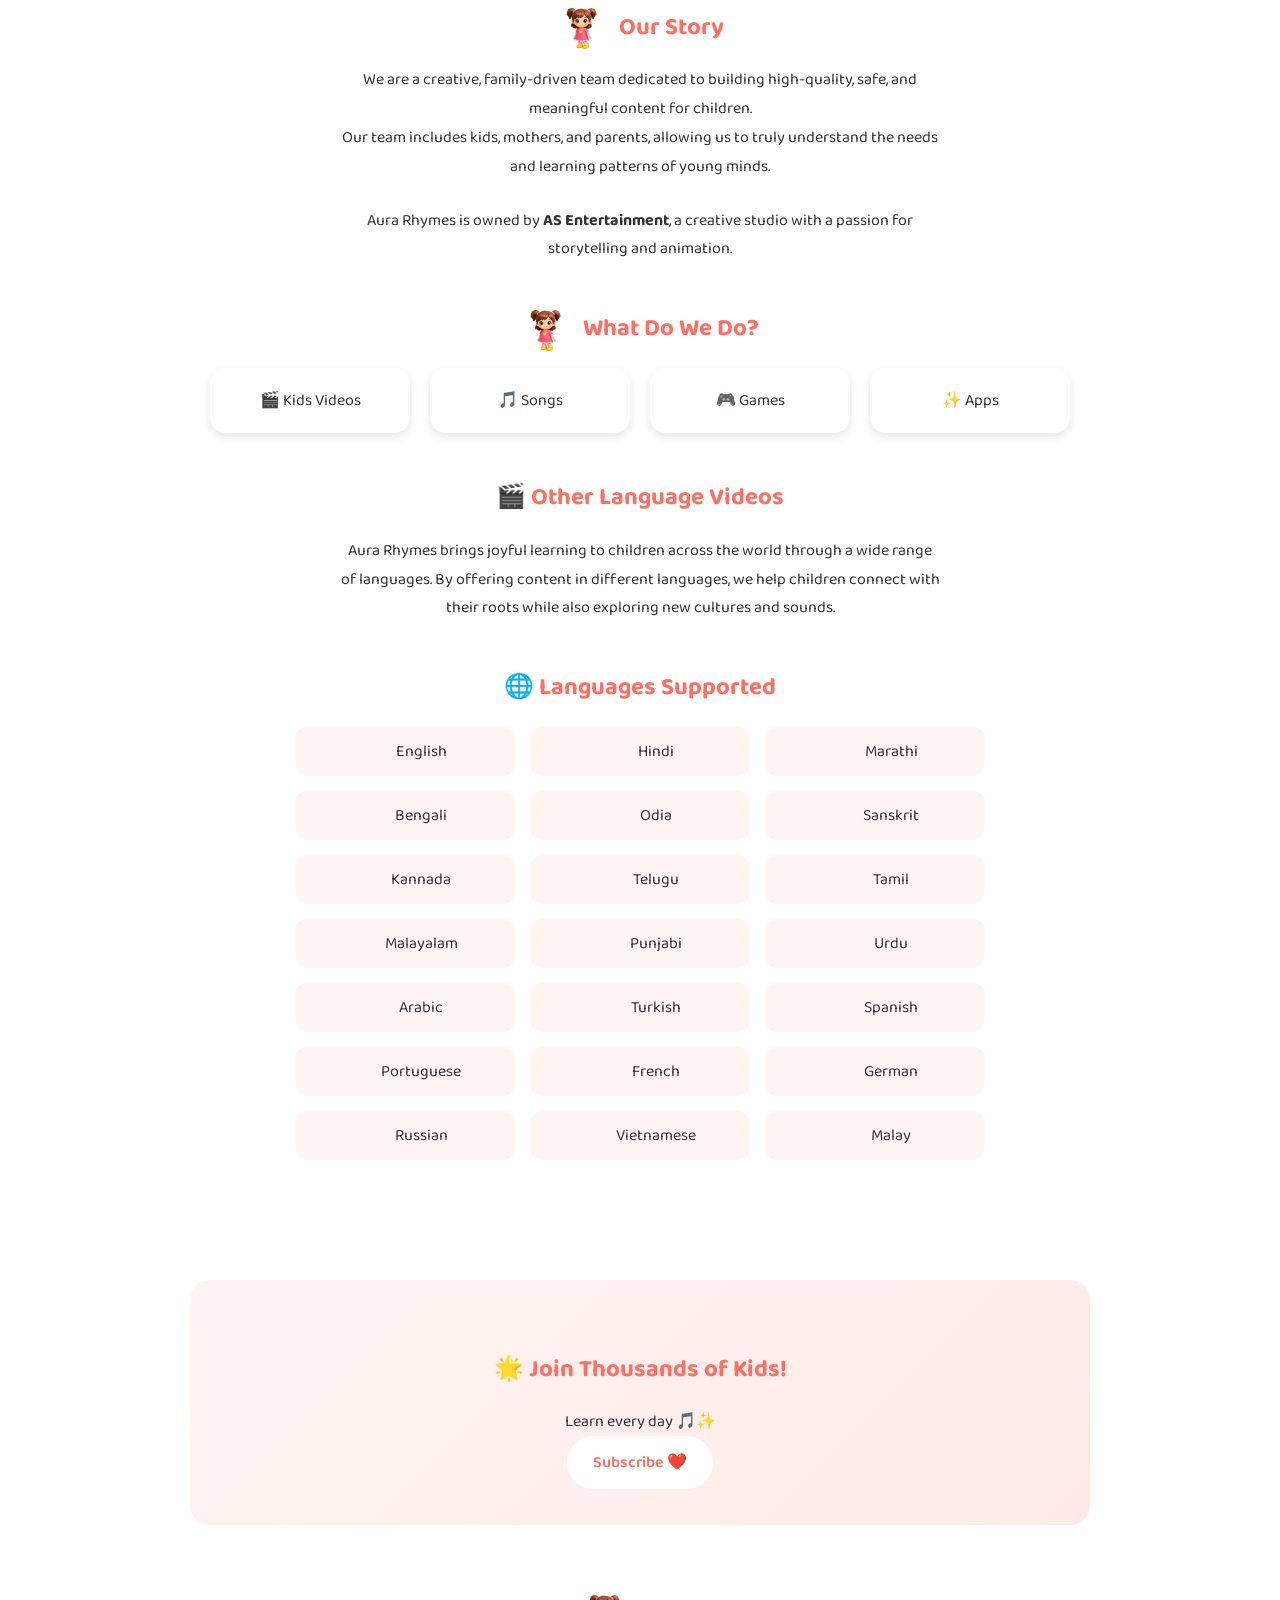
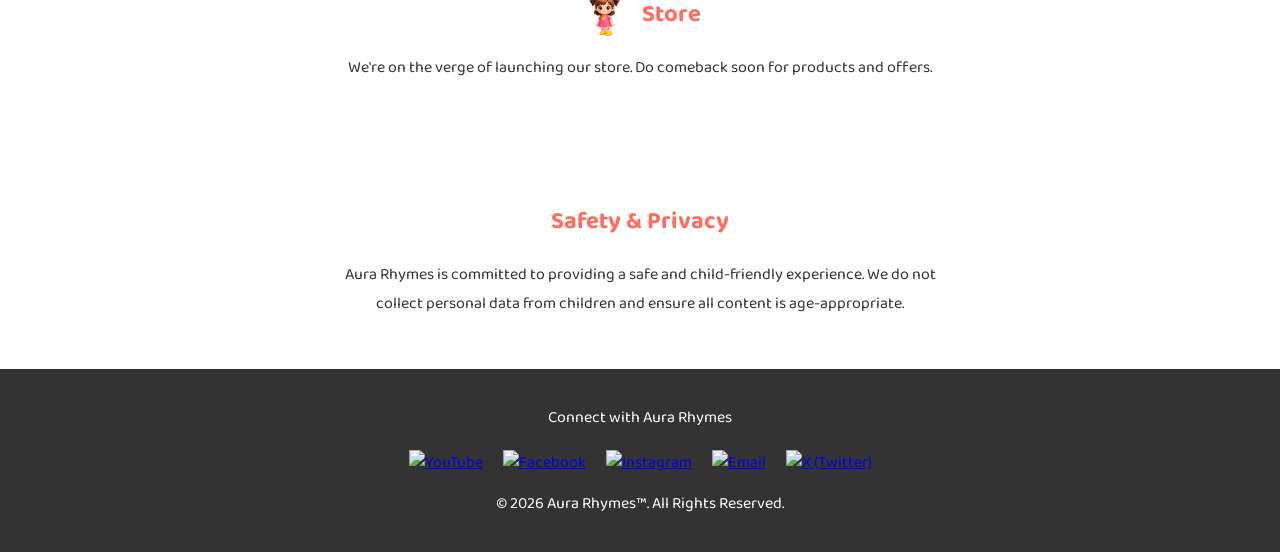
==== commit 0490dee3: "Revert "Feature/t6 abc explorer"" ====
--- a/index.html
+++ b/index.html
@@ -40,6 +40,9 @@
 
   <nav class="nav-links" aria-label="Main navigation">
 
+    <a href="#videos">Videos</a>
+    <a href="#songs">Songs</a>
+
     <!-- LAB -->
     <details class="lab-menu">
       <summary>
@@ -100,8 +103,7 @@
 
       </div>
     </details>
-  <a href="#watch">Watch</a>
-  <!--  <a href="#songs">Songs</a>  -->
+
 <details class="apps-menu">
   <summary>
     <span>Apps</span>
@@ -109,12 +111,12 @@
   </summary>
 
   <div class="apps-menu-panel">
-    <a href="#gamesandapps">Games</a>
-    <a href="#gamesandapps">Mobile Apps</a>
+    <a href="#games">Games</a>
+    <a href="#mobile-apps">Mobile Apps</a>
   </div>
 </details>
     <a href="#about">We</a>
-    <!--  <a href="#store">Store</a> -->
+    <a href="#store">Store</a>
 
   </nav>
 
@@ -184,11 +186,11 @@
 
 
 <!-- VIDEOS -->
-<section id="watch">
-
-  <div class="about-header">
-    <img src="images/aura1.jpeg" alt="Aura Character" class="about-avatar">
-    <h2>Videos & Songs</h2>
+<section id="videos">
+
+  <div class="about-header">
+    <img src="images/aura1.jpeg" alt="Aura Character" class="about-avatar">
+    <h2>Videos</h2>
   </div>
 
   <p class="desc">
@@ -196,10 +198,8 @@
     to—filled with fun, music, and joyful learning.
   </p>
 
-  <!--
   <h2>✨ Start Watching</h2>
-  -->
-  
+
   <p class="desc">
     Explore our most popular videos below and join thousands of happy kids learning with Aura Rhymes every day!
   </p>
@@ -261,7 +261,7 @@
   </div>
 
   <!-- LATEST VIDEOS -->
-  <h2>🆕 Latest Videos - Learn Every Day 🌱</h2>
+  <h2>🆕 Latest Videos</h2>
 
   <p class="desc">
     Stay up to date with the newest and most exciting releases from Aura Rhymes! Our latest videos bring fresh rhymes, fun
@@ -270,6 +270,8 @@
 
   <br/>
 
+  <h2>🌱 Keep Learning Every Day</h2>
+
   <p class="desc">
     We upload <b>daily</b> a new video, so that kids always have something new to discover. Don’t forget to check back <b>everyday</b>
     and enjoy the latest from Aura Rhymes!
@@ -319,6 +321,11 @@
     </div>
   </div>
 
+</section>
+
+
+<!-- SONGS -->
+<section id="songs">
 
   <div class="about-header">
     <img src="images/aura1.jpeg" alt="Aura Character" class="about-avatar">
@@ -339,21 +346,41 @@
 
 </section>
 
-  <section id="gamesandapps">
-    <div class="about-header">
-      <img src="images/aura1.jpeg" alt="Aura Character" class="about-avatar">
-      <h2>Games & Apps</h2>
-    </div>
-
-    <p class="desc">
-      Our games are thoughtfully designed for toddlers and preschool kids to build essential early skills in a playful and engaging way. You can download our games from Android and Apple app store.
-    </p>
-
-    <p class="desc">
-      We are working on some android apps. Come-back soon to know more.
-    </p>
-
-  </section>
+
+<!-- GAMES -->
+<section id="games">
+
+  <div class="about-header">
+    <img src="images/aura1.jpeg" alt="Aura Character" class="about-avatar">
+    <h2>Games</h2>
+  </div>
+
+  <p class="desc">
+    Our games are thoughtfully designed for toddlers and preschool kids to build essential early skills in a playful and engaging way.
+  </p>
+
+  <br/>
+
+  <p class="desc">
+    You can download our games from Android and Apple app store.
+  </p>
+
+</section>
+
+
+<!-- APPS -->
+<section id="apps">
+
+  <div class="about-header">
+    <img src="images/aura1.jpeg" alt="Aura Character" class="about-avatar">
+    <h2>Apps</h2>
+  </div>
+
+  <p class="desc">
+    We are working on some android apps. Come-back soon to know more.
+  </p>
+
+</section>
 
 
 <!-- OUR STORY -->
@@ -373,10 +400,13 @@
     patterns of young minds.
   </p>
 
+  <br/>
+
   <p class="desc">
     Aura Rhymes is owned by <b>AS Entertainment</b>, a creative studio with a passion for storytelling and animation.
   </p>
-  
+
+  <br/>
 
   <!-- WHAT DO WE DO -->
   <div class="about-header">
@@ -534,6 +564,10 @@
 
   <h2>🌟 Join Thousands of Kids!</h2>
 
+  <p>
+    Learn every day 🎵✨
+  </p>
+
   <a href="https://www.youtube.com/@aura-rhymes"
      target="_blank"
      rel="noopener noreferrer"
@@ -545,8 +579,6 @@
 
 
 <!-- STORE -->
-
-<!--
 <section id="store">
 
   <div class="about-header">
@@ -559,7 +591,7 @@
   </p>
 
 </section>
--->
+
 
 <!-- SAFETY -->
 <section>
--- a/css/header.css
+++ b/css/header.css
@@ -1,7 +1,3 @@
-/* =========================================================
-   AURA RHYMES — MAIN HEADER
-   ========================================================= */
-
 .main-header {
   position: sticky;
   top: 0;
@@ -16,13 +12,8 @@
   background: rgba(255, 255, 255, 0.9);
   backdrop-filter: blur(10px);
 
-  box-shadow: 0 2px 10px rgba(0, 0, 0, 0.05);
+  box-shadow: 0 2px 10px rgba(0,0,0,0.05);
 }
-
-
-/* =========================================================
-   LOGO
-   ========================================================= */
 
 .logo-section {
   display: flex;
@@ -41,14 +32,8 @@
   font-size: 1.2rem;
 }
 
-
-/* =========================================================
-   DESKTOP NAVIGATION
-   ========================================================= */
-
 .nav-links {
   display: flex;
-  align-items: center;
   gap: 20px;
 }
 
@@ -65,158 +50,40 @@
 
 
 /* =========================================================
-   MOBILE NAVIGATION
-   Single horizontal row
+   AURA RHYMES — MOBILE NAVIGATION
    ========================================================= */
 
 @media (max-width: 768px) {
 
-  .main-header {
+  .nav-links {
+    display: grid;
+
     /*
-     * Stack logo and navigation vertically.
-     * Logo remains centered above the navigation.
+     * Two columns for the normal navigation.
+     * This prevents Lab and Apps from taking
+     * an unnecessarily large full-width row.
      */
-    flex-direction: column;
+    grid-template-columns: auto auto;
 
     justify-content: center;
-    align-items: center;
-
-    padding: 10px 0 8px;
-
-    /*
-     * Allow dropdowns to extend outside the header.
-     */
-    overflow: visible;
-  }
-
-
-  /* -------------------------------------------------------
-     LOGO
-     ------------------------------------------------------- */
-
-  .logo-section {
-    justify-content: center;
-
-    width: 100%;
-
-    margin-bottom: 5px;
-  }
-
-
-  .logo-img {
-    width: 35px;
-    height: 35px;
-  }
-
-
-  .logo-text {
-    font-size: 1.2rem;
-  }
-
-
-  /* -------------------------------------------------------
-     NAVIGATION
-     ------------------------------------------------------- */
-
-  .nav-links {
-
-    /*
-     * IMPORTANT:
-     * Use FLEX, NOT GRID.
-     *
-     * This keeps all navigation items on one row.
-     */
-    display: flex;
-
-    flex-direction: row;
-
-    flex-wrap: nowrap;
 
     align-items: center;
 
-    justify-content: center;
+    column-gap: 42px;
 
-    /*
-     * Responsive spacing.
-     */
-    gap: clamp(13px, 3.5vw, 25px);
+    row-gap: 20px;
 
     width: 100%;
 
     box-sizing: border-box;
 
-    padding: 8px 10px 10px;
-
-    /*
-     * Never create a second navigation row.
-     */
-    white-space: nowrap;
-
-    /*
-     * On very small phones the navigation can
-     * be horizontally scrolled instead of wrapping.
-     */
-    overflow-x: auto;
-
-    overflow-y: visible;
-
-    scrollbar-width: none;
-
-    -webkit-overflow-scrolling: touch;
+    padding: 12px 20px 18px;
   }
 
 
-  /* Hide mobile scrollbar */
-
-  .nav-links::-webkit-scrollbar {
-    display: none;
-  }
-
-
-  /* -------------------------------------------------------
-     NORMAL NAVIGATION LINKS
-     ------------------------------------------------------- */
+  /* Normal navigation links */
 
   .nav-links > a {
-
-    width: auto;
-
-    flex: 0 0 auto;
-
-    display: inline-flex;
-
-    align-items: center;
-
-    justify-content: center;
-
-    white-space: nowrap;
-
-    text-decoration: none;
-
-    color: #333;
-
-    font-weight: 500;
-  }
-
-
-  /* -------------------------------------------------------
-     LAB MENU
-     ------------------------------------------------------- */
-
-  .nav-links > .lab-menu {
-
-    width: auto;
-
-    flex: 0 0 auto;
-
-    display: block;
-
-    position: relative;
-  }
-
-
-  .nav-links > .lab-menu > summary {
-
     width: auto;
 
     display: inline-flex;
@@ -226,20 +93,18 @@
     justify-content: center;
 
     white-space: nowrap;
-
-    cursor: pointer;
   }
 
 
-  /* -------------------------------------------------------
-     APPS MENU
-     ------------------------------------------------------- */
+  /*
+   * Lab and Apps should behave like normal
+   * navigation items — NOT occupy an entire row.
+   */
 
+  .nav-links > .lab-menu,
   .nav-links > .apps-menu {
 
     width: auto;
-
-    flex: 0 0 auto;
 
     display: block;
 
@@ -247,6 +112,7 @@
   }
 
 
+  .nav-links > .lab-menu > summary,
   .nav-links > .apps-menu > summary {
 
     width: auto;
@@ -258,142 +124,19 @@
     justify-content: center;
 
     white-space: nowrap;
-
-    cursor: pointer;
   }
 
 
-  /* -------------------------------------------------------
-     LAB DROPDOWN
-     ------------------------------------------------------- */
+  /*
+   * Dropdown panels themselves can still
+   * become full-width inside the mobile
+   * navigation when opened.
+   */
 
-  .lab-menu-panel {
-
-    position: absolute;
-
-    top: calc(100% + 8px);
-
-    left: 50%;
-
-    transform: translateX(-50%);
-
-    width: 190px;
-
-    margin-top: 0;
-
-    box-sizing: border-box;
-
-    padding: 6px;
-
-    border-radius: 16px;
-
-    background: #ffffff;
-
-    box-shadow:
-      0 12px 30px rgba(0, 0, 0, 0.12),
-      0 3px 10px rgba(0, 0, 0, 0.06);
-
-    z-index: 1000;
-  }
-
-
-  /* -------------------------------------------------------
-     SPACE SUBMENU
-     ------------------------------------------------------- */
-
-  .lab-submenu-panel {
-
-    position: static;
-
-    width: 100%;
-
-    margin-top: 4px;
-
-    box-sizing: border-box;
-
-    padding: 5px;
-
-    border-radius: 11px;
-
-    background: rgba(255, 255, 255, 0.55);
-
-    box-shadow: none;
-  }
-
-
-  /* -------------------------------------------------------
-     APPS DROPDOWN
-     ------------------------------------------------------- */
-
+  .lab-menu-panel,
   .apps-menu-panel {
 
-    position: absolute;
-
-    top: calc(100% + 8px);
-
-    left: 50%;
-
-    transform: translateX(-50%);
-
-    width: 190px;
-
-    margin-top: 0;
-
-    box-sizing: border-box;
-
-    padding: 6px;
-
-    border-radius: 16px;
-
-    background: #ffffff;
-
-    box-shadow:
-      0 12px 30px rgba(0, 0, 0, 0.12),
-      0 3px 10px rgba(0, 0, 0, 0.06);
-
-    z-index: 1000;
-  }
-
-}
-
-
-/* =========================================================
-   SMALL PHONES
-   ========================================================= */
-
-@media (max-width: 480px) {
-
-  .main-header {
-    padding-top: 8px;
-    padding-bottom: 6px;
-  }
-
-
-  .logo-section {
-    margin-bottom: 3px;
-  }
-
-
-  .logo-img {
-    width: 33px;
-    height: 33px;
-  }
-
-
-  .logo-text {
-    font-size: 1.1rem;
-  }
-
-
-  .nav-links {
-
-    /*
-     * Slightly tighter spacing on small phones.
-     */
-    gap: 12px;
-
-    padding-left: 8px;
-    padding-right: 8px;
+    width: min(190px, calc(100vw - 40px));
   }
 
 }
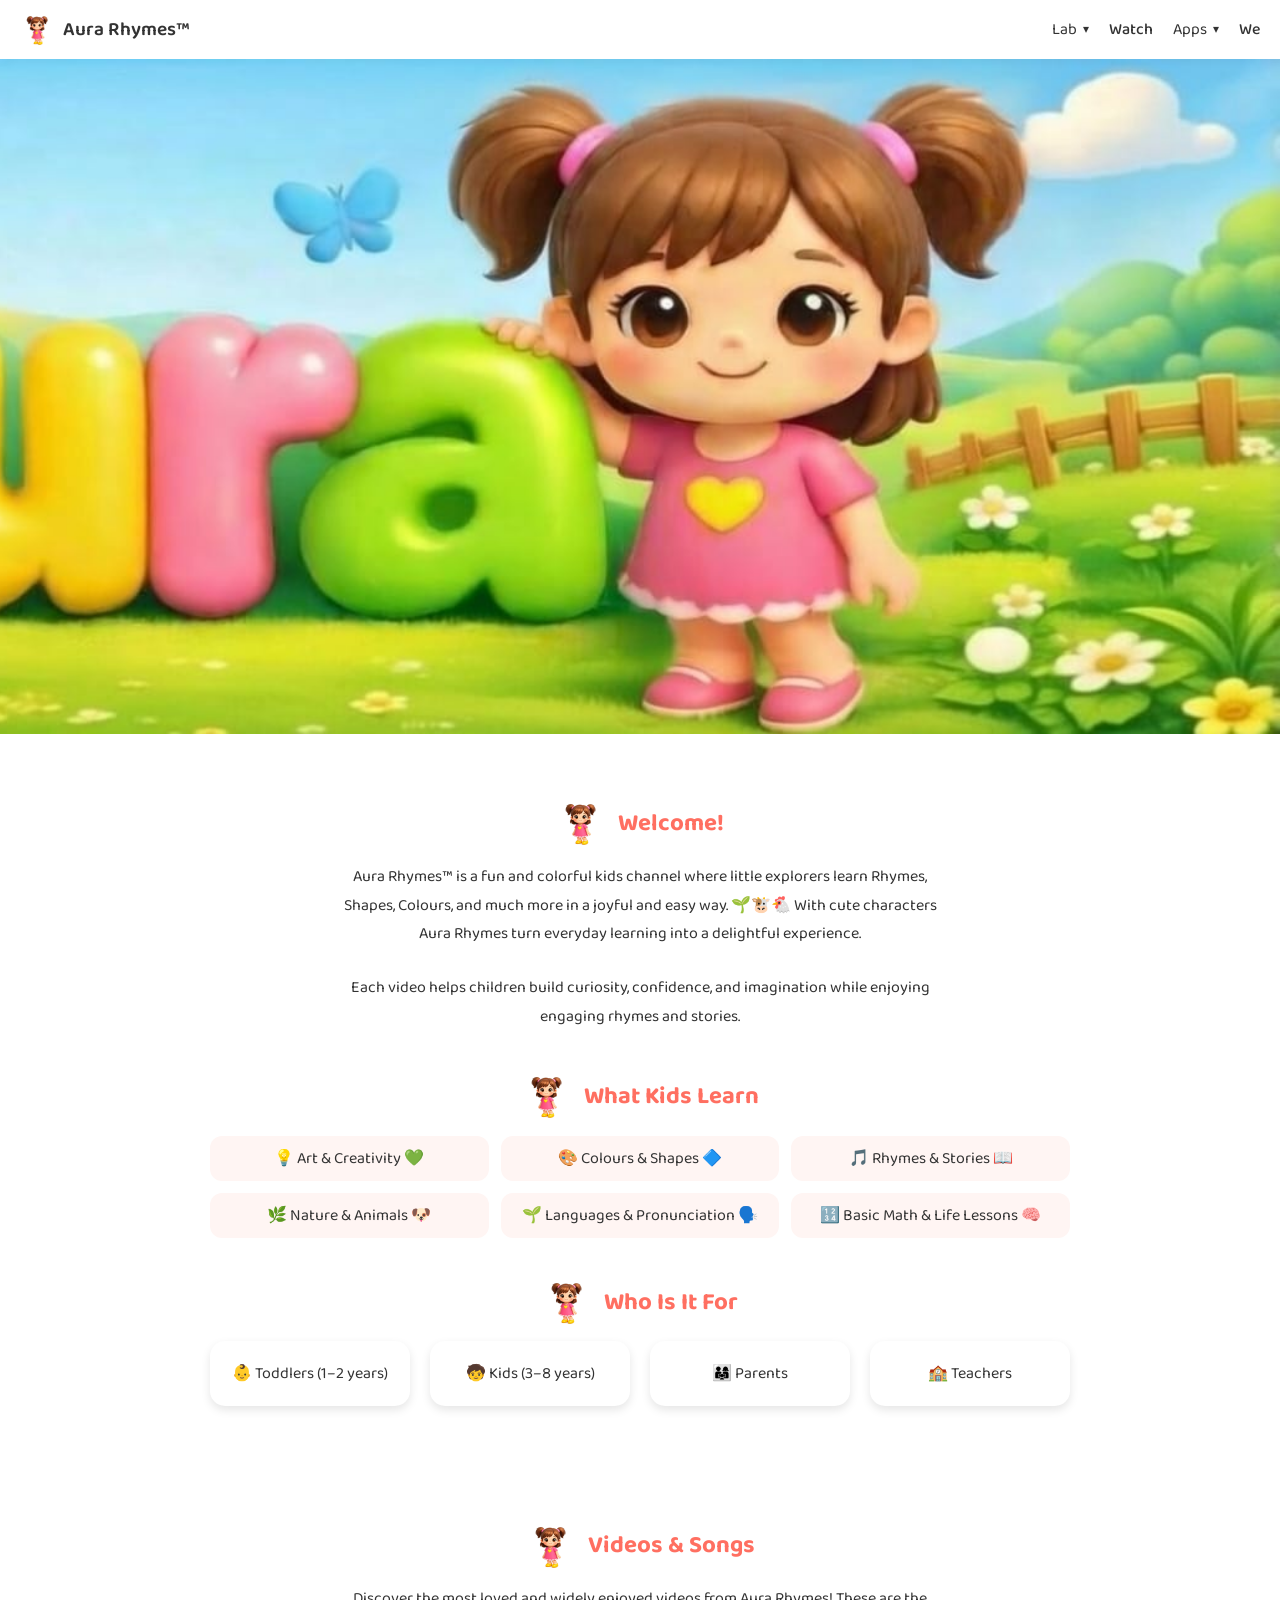
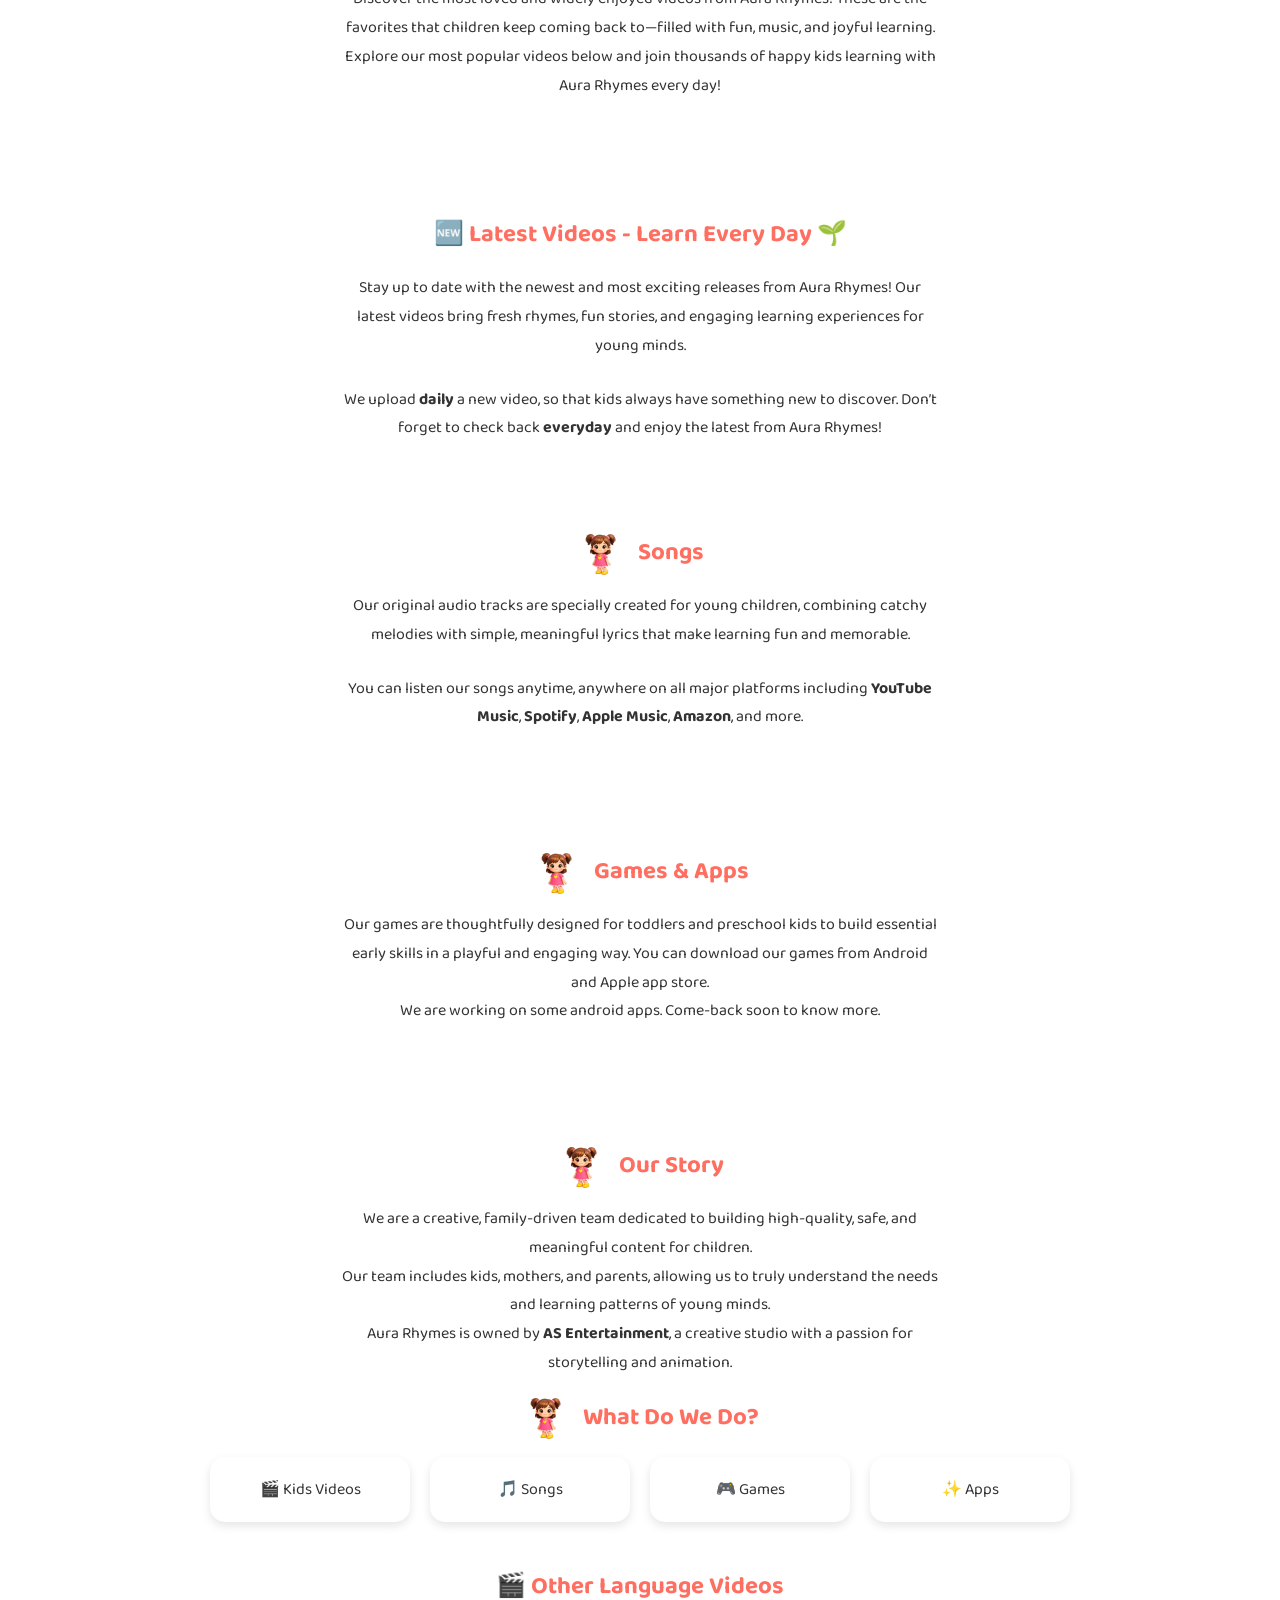
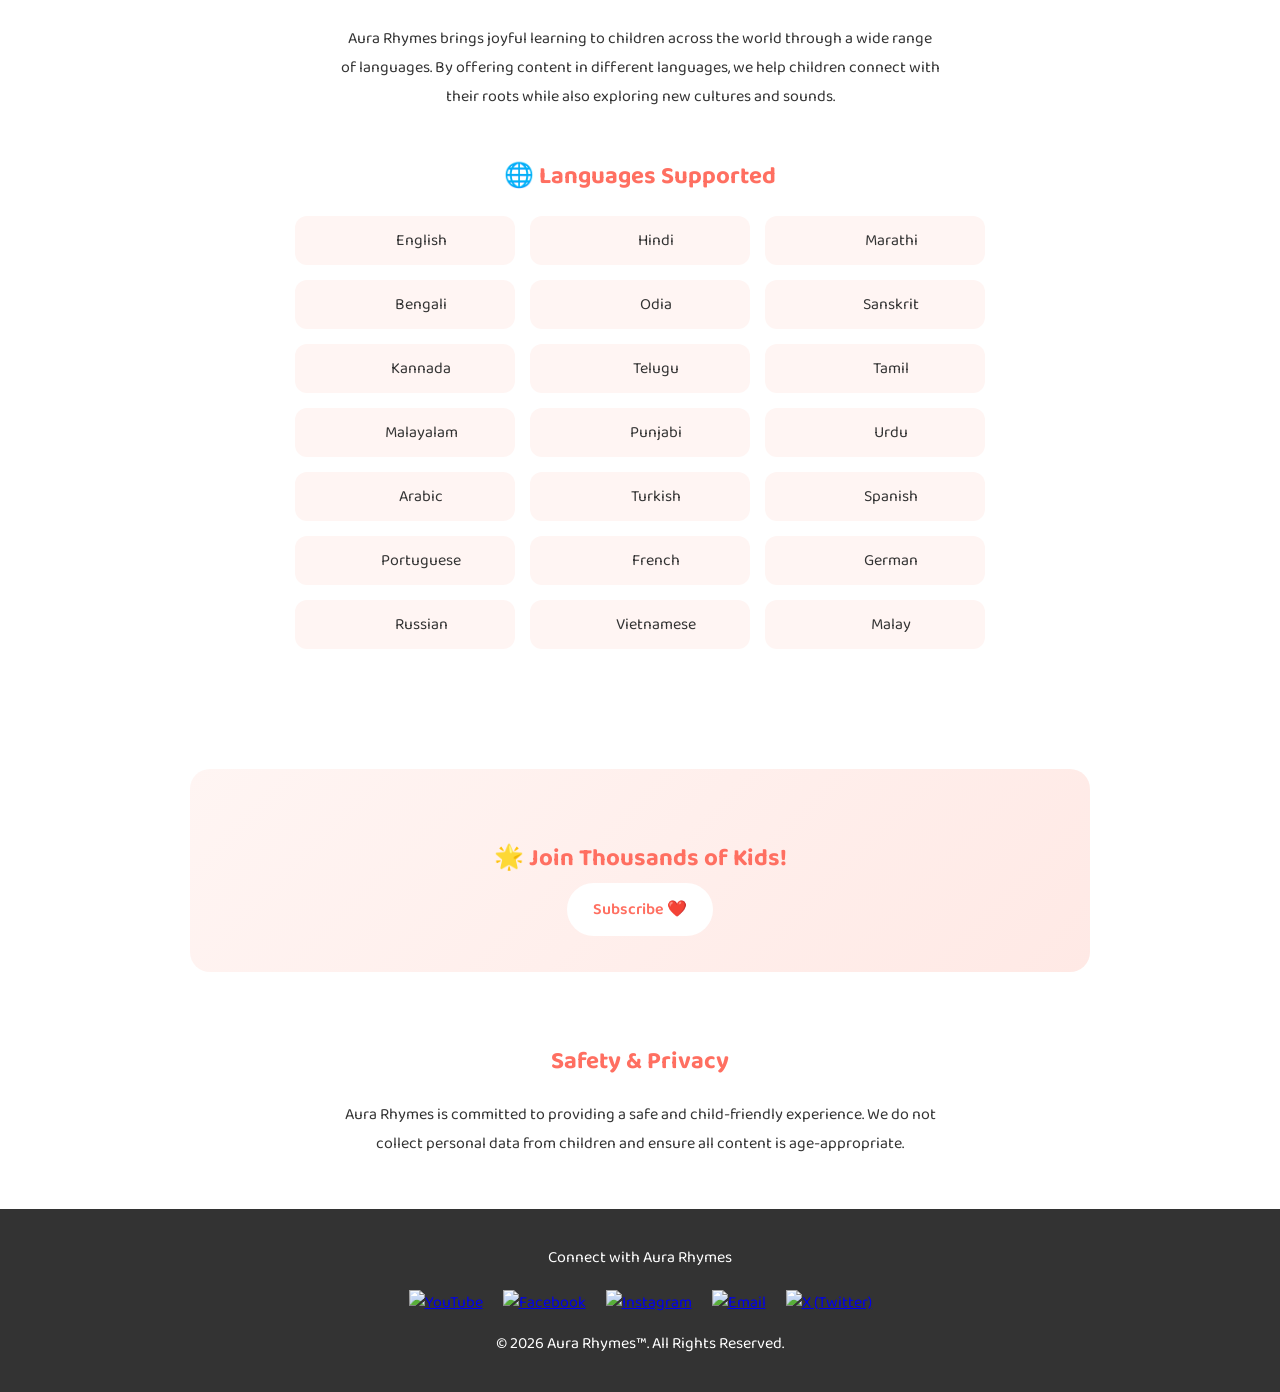
==== commit 99b7123f: "Merge pull request #31 from abhijeet-purohit/main t6: merging develop to main" ====
--- a/index.html
+++ b/index.html
@@ -40,9 +40,6 @@
 
   <nav class="nav-links" aria-label="Main navigation">
 
-    <a href="#videos">Videos</a>
-    <a href="#songs">Songs</a>
-
     <!-- LAB -->
     <details class="lab-menu">
       <summary>
@@ -103,7 +100,8 @@
 
       </div>
     </details>
-
+  <a href="#watch">Watch</a>
+  <!--  <a href="#songs">Songs</a>  -->
 <details class="apps-menu">
   <summary>
     <span>Apps</span>
@@ -111,12 +109,12 @@
   </summary>
 
   <div class="apps-menu-panel">
-    <a href="#games">Games</a>
-    <a href="#mobile-apps">Mobile Apps</a>
+    <a href="#gamesandapps">Games</a>
+    <a href="#gamesandapps">Mobile Apps</a>
   </div>
 </details>
     <a href="#about">We</a>
-    <a href="#store">Store</a>
+    <!--  <a href="#store">Store</a> -->
 
   </nav>
 
@@ -186,11 +184,11 @@
 
 
 <!-- VIDEOS -->
-<section id="videos">
+<section id="watch">
 
   <div class="about-header">
     <img src="images/aura1.jpeg" alt="Aura Character" class="about-avatar">
-    <h2>Videos</h2>
+    <h2>Videos & Songs</h2>
   </div>
 
   <p class="desc">
@@ -198,8 +196,10 @@
     to—filled with fun, music, and joyful learning.
   </p>
 
+  <!--
   <h2>✨ Start Watching</h2>
-
+  -->
+  
   <p class="desc">
     Explore our most popular videos below and join thousands of happy kids learning with Aura Rhymes every day!
   </p>
@@ -261,7 +261,7 @@
   </div>
 
   <!-- LATEST VIDEOS -->
-  <h2>🆕 Latest Videos</h2>
+  <h2>🆕 Latest Videos - Learn Every Day 🌱</h2>
 
   <p class="desc">
     Stay up to date with the newest and most exciting releases from Aura Rhymes! Our latest videos bring fresh rhymes, fun
@@ -270,8 +270,6 @@
 
   <br/>
 
-  <h2>🌱 Keep Learning Every Day</h2>
-
   <p class="desc">
     We upload <b>daily</b> a new video, so that kids always have something new to discover. Don’t forget to check back <b>everyday</b>
     and enjoy the latest from Aura Rhymes!
@@ -321,11 +319,6 @@
     </div>
   </div>
 
-</section>
-
-
-<!-- SONGS -->
-<section id="songs">
 
   <div class="about-header">
     <img src="images/aura1.jpeg" alt="Aura Character" class="about-avatar">
@@ -346,41 +339,21 @@
 
 </section>
 
-
-<!-- GAMES -->
-<section id="games">
-
-  <div class="about-header">
-    <img src="images/aura1.jpeg" alt="Aura Character" class="about-avatar">
-    <h2>Games</h2>
-  </div>
-
-  <p class="desc">
-    Our games are thoughtfully designed for toddlers and preschool kids to build essential early skills in a playful and engaging way.
-  </p>
-
-  <br/>
-
-  <p class="desc">
-    You can download our games from Android and Apple app store.
-  </p>
-
-</section>
-
-
-<!-- APPS -->
-<section id="apps">
-
-  <div class="about-header">
-    <img src="images/aura1.jpeg" alt="Aura Character" class="about-avatar">
-    <h2>Apps</h2>
-  </div>
-
-  <p class="desc">
-    We are working on some android apps. Come-back soon to know more.
-  </p>
-
-</section>
+  <section id="gamesandapps">
+    <div class="about-header">
+      <img src="images/aura1.jpeg" alt="Aura Character" class="about-avatar">
+      <h2>Games & Apps</h2>
+    </div>
+
+    <p class="desc">
+      Our games are thoughtfully designed for toddlers and preschool kids to build essential early skills in a playful and engaging way. You can download our games from Android and Apple app store.
+    </p>
+
+    <p class="desc">
+      We are working on some android apps. Come-back soon to know more.
+    </p>
+
+  </section>
 
 
 <!-- OUR STORY -->
@@ -400,13 +373,10 @@
     patterns of young minds.
   </p>
 
-  <br/>
-
   <p class="desc">
     Aura Rhymes is owned by <b>AS Entertainment</b>, a creative studio with a passion for storytelling and animation.
   </p>
-
-  <br/>
+  
 
   <!-- WHAT DO WE DO -->
   <div class="about-header">
@@ -564,10 +534,6 @@
 
   <h2>🌟 Join Thousands of Kids!</h2>
 
-  <p>
-    Learn every day 🎵✨
-  </p>
-
   <a href="https://www.youtube.com/@aura-rhymes"
      target="_blank"
      rel="noopener noreferrer"
@@ -579,6 +545,8 @@
 
 
 <!-- STORE -->
+
+<!--
 <section id="store">
 
   <div class="about-header">
@@ -591,7 +559,7 @@
   </p>
 
 </section>
-
+-->
 
 <!-- SAFETY -->
 <section>
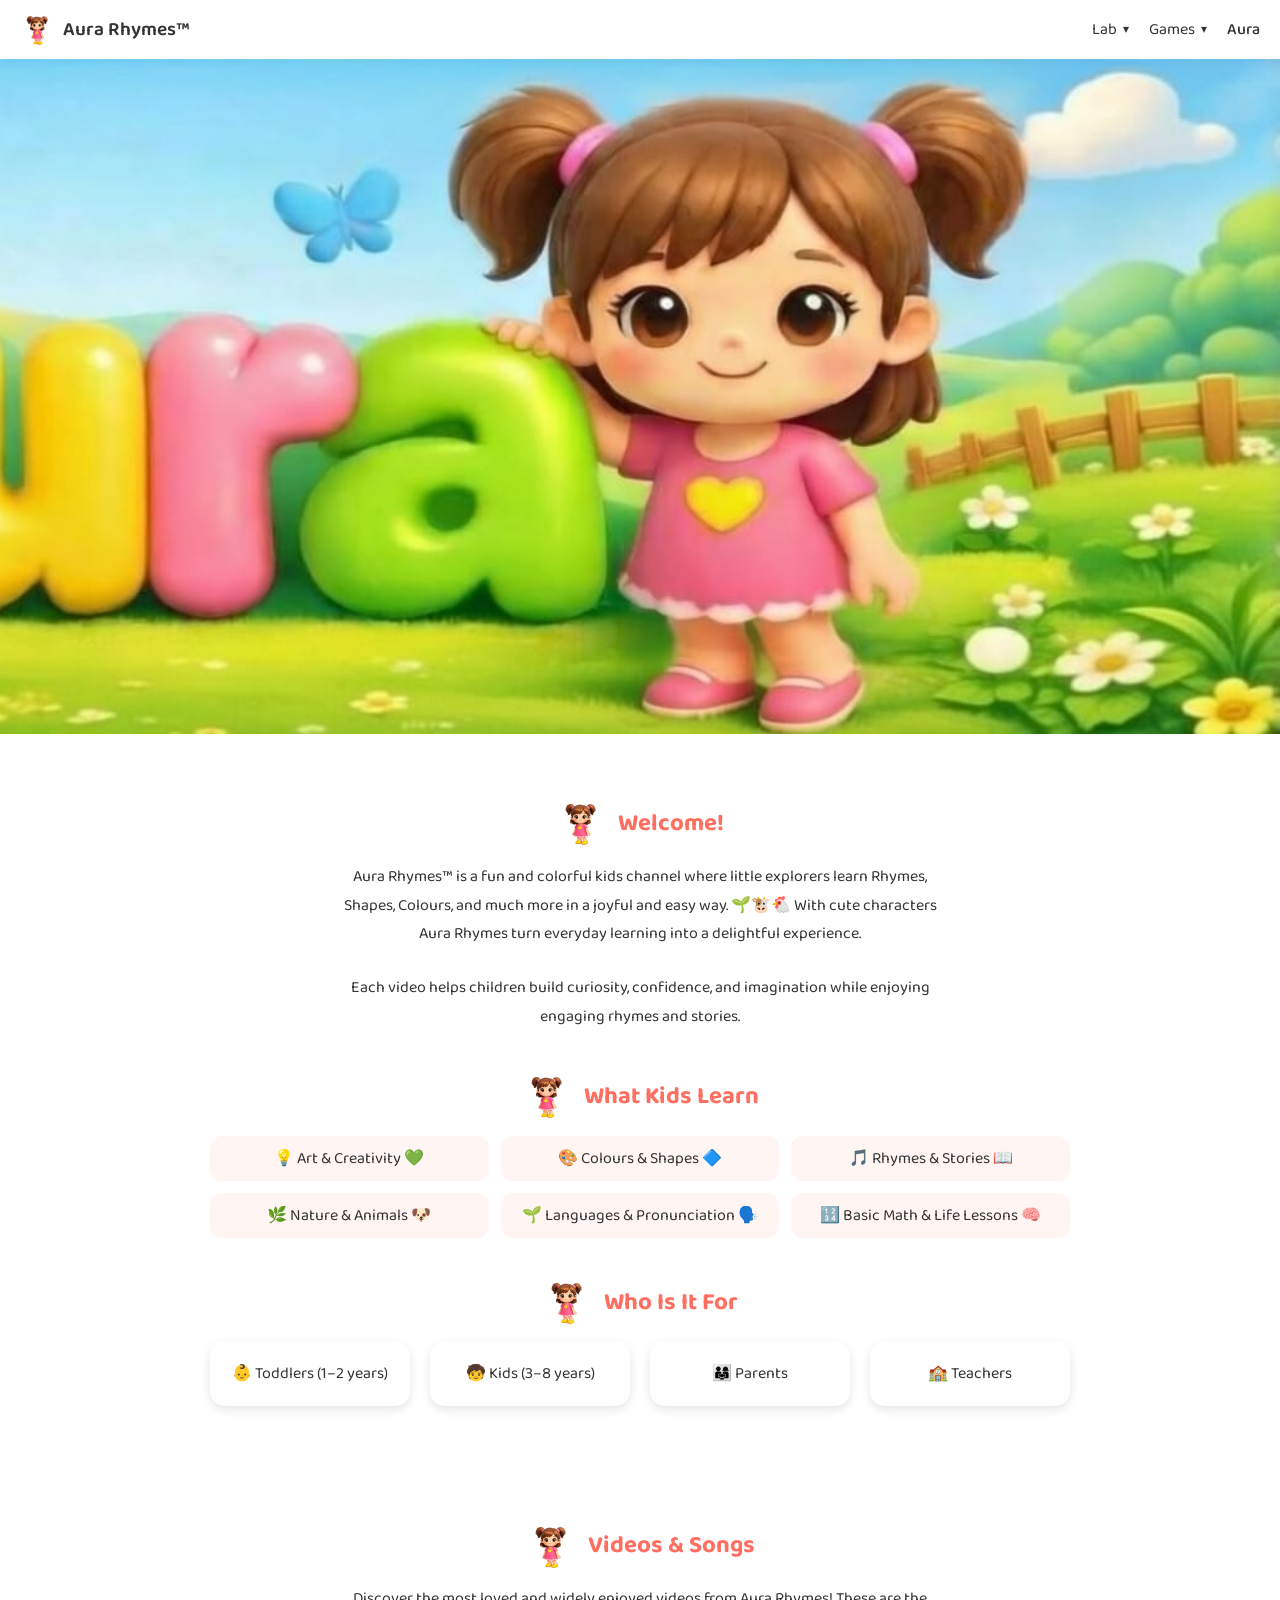
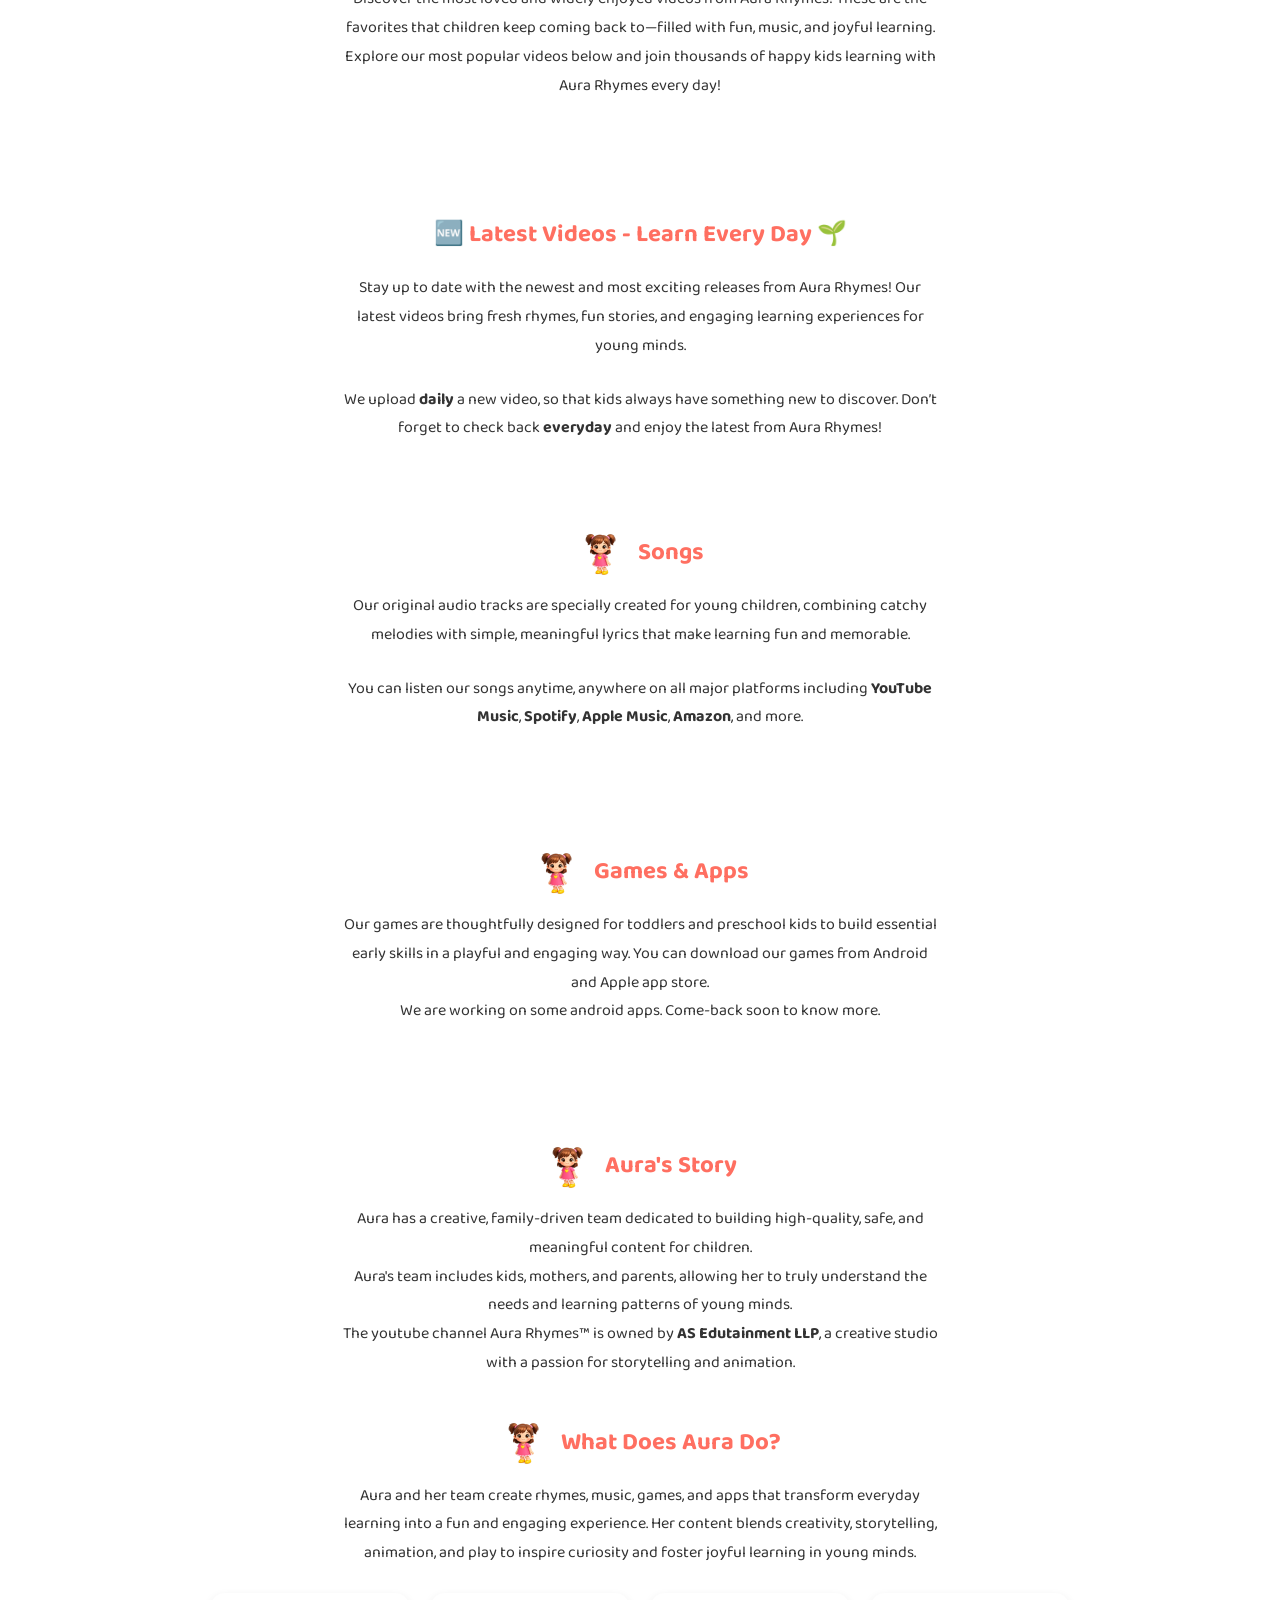
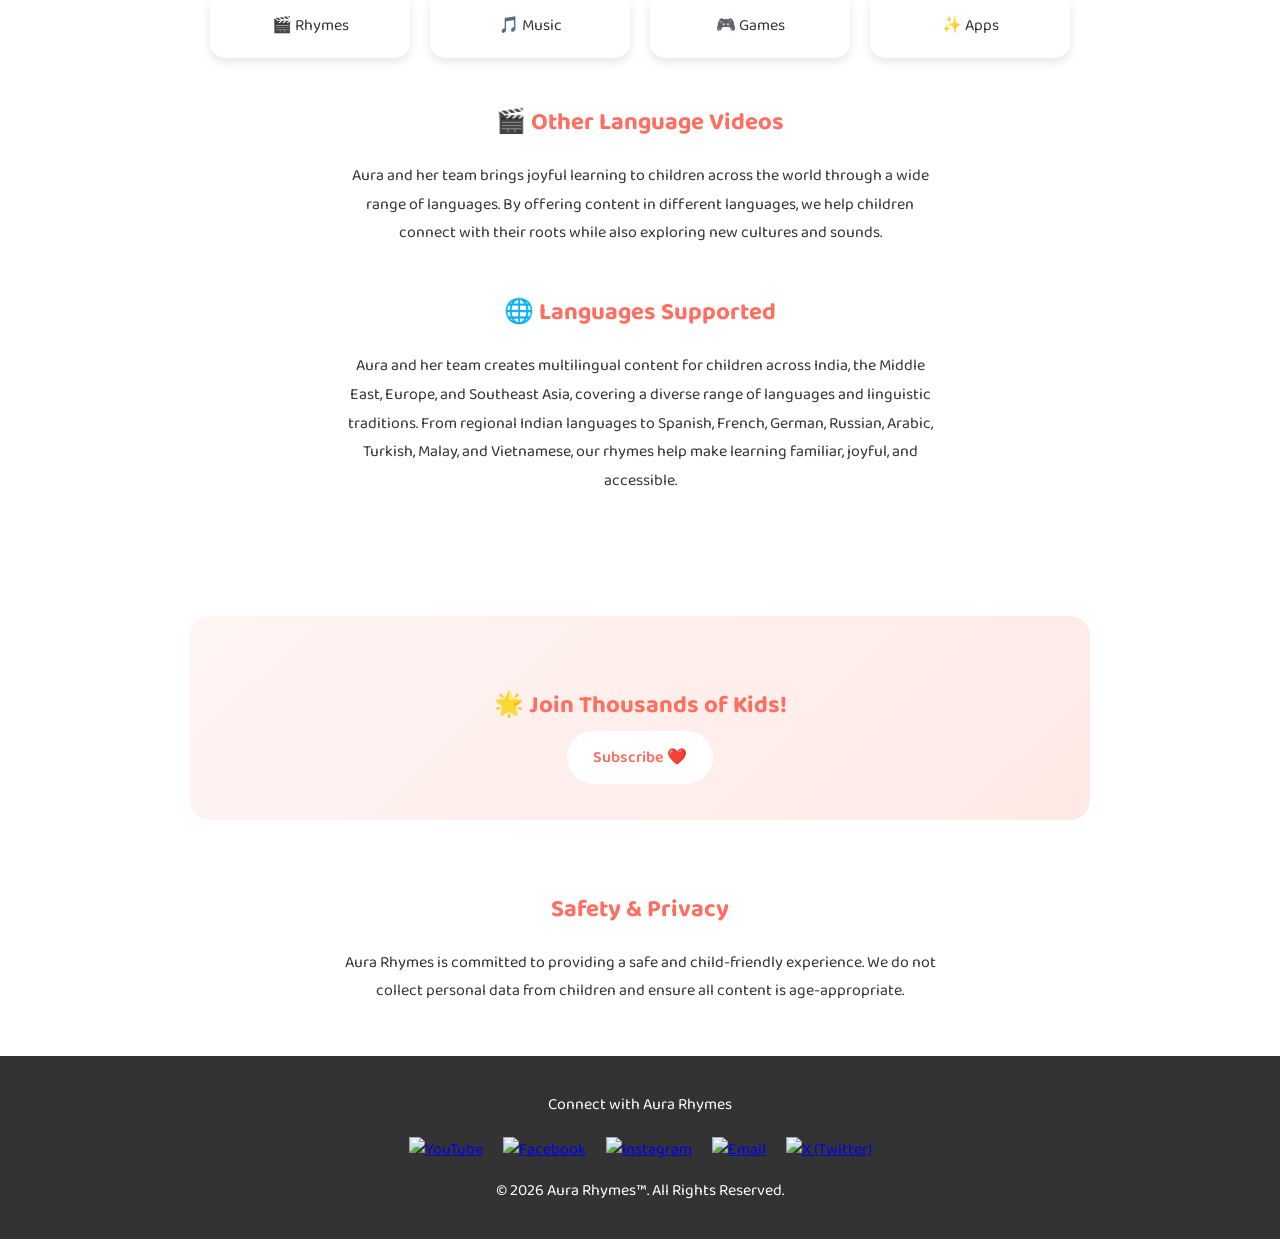
==== commit 7aec23ba: "t7: revamping tabs" ====
--- a/index.html
+++ b/index.html
@@ -24,13 +24,12 @@
   <link rel="stylesheet" href="css/sections.css">
   <link rel="stylesheet" href="css/responsive.css">
 
-
   <script src="js/aura-script.js" defer></script>
 </head>
 
 <body>
 
-<!-- HEADER -->
+<!-- ================= HEADER ================= -->
 <header class="main-header">
 
   <div class="logo-section">
@@ -40,8 +39,13 @@
 
   <nav class="nav-links" aria-label="Main navigation">
 
-    <!-- LAB -->
+    <!-- ================= WATCH ================= -->
+  <!--  <a href="#aura">Aura</a>
+  -->
+
+    <!-- ================= LAB ================= -->
     <details class="lab-menu">
+
       <summary>
         <span>Lab</span>
         <span class="lab-menu-arrow" aria-hidden="true">▾</span>
@@ -51,6 +55,7 @@
 
         <!-- SPACE -->
         <details class="lab-submenu">
+
           <summary>
             <span>Space</span>
             <span class="lab-submenu-arrow" aria-hidden="true">▸</span>
@@ -67,7 +72,7 @@
             <a href="earth.html"
                target="_blank"
                rel="noopener noreferrer">
-              Earth
+              Satellites
             </a>
 
             <a href="space-missions.html"
@@ -79,7 +84,7 @@
             <a href="planets.html"
                target="_blank"
                rel="noopener noreferrer">
-              Planets
+              Earth
             </a>
 
             <a href="asteroids.html"
@@ -89,50 +94,112 @@
             </a>
 
           </div>
+
         </details>
 
-        <!-- ABC EXPLORER -->
+      </div>
+
+    </details>
+
+    <!-- ================= GAMES ================= -->
+    <details class="apps-menu games-menu">
+
+      <summary>
+        <span>Games</span>
+        <span class="apps-menu-arrow" aria-hidden="true">▾</span>
+      </summary>
+
+      <div class="apps-menu-panel">
+
         <a href="abc-explorer.html"
            target="_blank"
            rel="noopener noreferrer">
           ABC Explorer
         </a>
 
-      </div>
+        <a href="counting-one-to-ten.html"
+           target="_blank"
+           rel="noopener noreferrer">
+          Counting 1-10
+        </a>
+
+        <a href="colours-and-shapes.html"
+           target="_blank"
+           rel="noopener noreferrer">
+          Colours &amp; Shapes
+        </a>
+
+        <a href="animal-explorer.html"
+           target="_blank"
+           rel="noopener noreferrer">
+          Animal Explorer
+        </a>
+
+        <a href="match-and-memory.html"
+           target="_blank"
+           rel="noopener noreferrer">
+          Match &amp; Memory
+        </a>
+
+      </div>
+
     </details>
-  <a href="#watch">Watch</a>
-  <!--  <a href="#songs">Songs</a>  -->
-<details class="apps-menu">
-  <summary>
-    <span>Apps</span>
-    <span class="apps-menu-arrow" aria-hidden="true">▾</span>
-  </summary>
-
-  <div class="apps-menu-panel">
-    <a href="#gamesandapps">Games</a>
-    <a href="#gamesandapps">Mobile Apps</a>
-  </div>
-</details>
-    <a href="#about">We</a>
-    <!--  <a href="#store">Store</a> -->
+
+
+    <!-- ================= APPS ================= -->
+    <!-- 
+    <details class="apps-menu">
+
+      <summary>
+        <span>Apps</span>
+        <span class="apps-menu-arrow" aria-hidden="true">▾</span>
+      </summary>
+
+      <div class="apps-menu-panel">
+
+        <a href="#gamesandapps">
+          Games
+        </a>
+
+        <a href="#gamesandapps">
+          Mobile Apps
+        </a>
+
+      </div>
+
+    </details>
+    -->
+
+    <!-- ================= OUR STORY ================= -->
+    <a href="#about">Aura</a>
 
   </nav>
 
 </header>
 
 
-<!-- BANNER / HERO -->
+<!-- ================= BANNER / HERO ================= -->
 <section class="hero-banner">
+
   <div class="hero-bg"></div>
+
 </section>
 
 
-<!-- ABOUT -->
-<section>
+<!-- ================= ABOUT ================= -->
+<section id="aura">
+
   <div class="about-header">
-    <img src="images/aura1.jpeg" alt="Aura Character" class="about-avatar">
+
+    <img
+      src="images/aura1.jpeg"
+      alt="Aura Character"
+      class="about-avatar">
+
     <h2>Welcome!</h2>
-  </div>
+
+  </div>
+
 
   <div class="about-content">
 
@@ -142,397 +209,732 @@
       🌱🐮🐔
       With cute characters Aura Rhymes turn everyday learning into a delightful experience.
     </p>
+
     <br/>
+
 
     <p class="desc">
       Each video helps children build curiosity, confidence, and imagination while enjoying engaging rhymes and stories.
     </p>
+
     <br/>
+
 
     <!-- WHAT KIDS WILL LEARN -->
     <div class="about-header">
-      <img src="images/aura1.jpeg" alt="Aura Character" class="about-avatar">
+
+      <img
+        src="images/aura1.jpeg"
+        alt="Aura Character"
+        class="about-avatar">
+
       <h2>What Kids Learn</h2>
+
     </div>
 
+
     <div class="features">
-      <div class="feature">💡 Art & Creativity 💚</div>
-      <div class="feature">🎨 Colours & Shapes 🔷</div>
-      <div class="feature">🎵 Rhymes & Stories 📖</div>
-      <div class="feature">🌿 Nature & Animals 🐶</div>
-      <div class="feature">🌱 Languages & Pronunciation 🗣️</div>
-      <div class="feature">🔢 Basic Math & Life Lessons 🧠</div>
+
+      <div class="feature">
+        💡 Art & Creativity 💚
+      </div>
+
+      <div class="feature">
+        🎨 Colours & Shapes 🔷
+      </div>
+
+      <div class="feature">
+        🎵 Rhymes & Stories 📖
+      </div>
+
+      <div class="feature">
+        🌿 Nature & Animals 🐶
+      </div>
+
+      <div class="feature">
+        🌱 Languages & Pronunciation 🗣️
+      </div>
+
+      <div class="feature">
+        🔢 Basic Math & Life Lessons 🧠
+      </div>
+
     </div>
 
+
     <br/>
+
 
     <!-- WHO IS IT FOR -->
     <div class="about-header">
-      <img src="images/aura1.jpeg" alt="Aura Character" class="about-avatar">
+
+      <img
+        src="images/aura1.jpeg"
+        alt="Aura Character"
+        class="about-avatar">
+
       <h2>Who Is It For</h2>
+
     </div>
 
+
     <div class="cards">
-      <div class="card">👶 Toddlers (1–2 years)</div>
-      <div class="card">🧒 Kids (3–8 years)</div>
-      <div class="card">👨‍👩‍👧 Parents</div>
-      <div class="card">🏫 Teachers</div>
+
+      <div class="card">
+        👶 Toddlers (1–2 years)
+      </div>
+
+      <div class="card">
+        🧒 Kids (3–8 years)
+      </div>
+
+      <div class="card">
+        👨‍👩‍👧 Parents
+      </div>
+
+      <div class="card">
+        🏫 Teachers
+      </div>
+
     </div>
 
   </div>
+
 </section>
 
 
-<!-- VIDEOS -->
-<section id="watch">
+<!-- ================= VIDEOS ================= -->
+<section>
 
   <div class="about-header">
-    <img src="images/aura1.jpeg" alt="Aura Character" class="about-avatar">
+
+    <img
+      src="images/aura1.jpeg"
+      alt="Aura Character"
+      class="about-avatar">
+
     <h2>Videos & Songs</h2>
-  </div>
+
+  </div>
+
 
   <p class="desc">
     Discover the most loved and widely enjoyed videos from Aura Rhymes! These are the favorites that children keep coming back
     to—filled with fun, music, and joyful learning.
   </p>
 
-  <!--
-  <h2>✨ Start Watching</h2>
-  -->
-  
+
   <p class="desc">
     Explore our most popular videos below and join thousands of happy kids learning with Aura Rhymes every day!
   </p>
 
+
   <br/><br/>
 
+
   <div class="video-wrapper">
+
     <div class="video-slider" id="videoSlider">
 
-      <a href="https://www.youtube.com/embed/oRWAEaua3ww" target="_blank" rel="noopener noreferrer" class="video-card">
-        <div class="thumbnail">
-          <img src="https://img.youtube.com/vi/oRWAEaua3ww/hqdefault.jpg" alt="">
-        </div>
-      </a>
-
-      <a href="https://www.youtube.com/embed/6JWERjXKlqM" target="_blank" rel="noopener noreferrer" class="video-card">
-        <div class="thumbnail">
-          <img src="https://img.youtube.com/vi/6JWERjXKlqM/hqdefault.jpg" alt="">
-        </div>
-      </a>
-
-      <a href="https://www.youtube.com/embed/lnWYw42ApXA" target="_blank" rel="noopener noreferrer" class="video-card">
-        <div class="thumbnail">
-          <img src="https://img.youtube.com/vi/lnWYw42ApXA/hqdefault.jpg" alt="">
-        </div>
-      </a>
-
-      <a href="https://www.youtube.com/embed/eK1Q_dFHrUk" target="_blank" rel="noopener noreferrer" class="video-card">
-        <div class="thumbnail">
-          <img src="https://img.youtube.com/vi/eK1Q_dFHrUk/hqdefault.jpg" alt="">
-        </div>
-      </a>
-
-      <a href="https://www.youtube.com/embed/42TrxSb_xWk" target="_blank" rel="noopener noreferrer" class="video-card">
-        <div class="thumbnail">
-          <img src="https://img.youtube.com/vi/42TrxSb_xWk/hqdefault.jpg" alt="">
-        </div>
-      </a>
-
-      <a href="https://www.youtube.com/embed/6yFXYboHvYc" target="_blank" rel="noopener noreferrer" class="video-card">
-        <div class="thumbnail">
-          <img src="https://img.youtube.com/vi/6yFXYboHvYc/hqdefault.jpg" alt="">
-        </div>
-      </a>
-
-      <a href="https://www.youtube.com/embed/g_3EYC3IEw4" target="_blank" rel="noopener noreferrer" class="video-card">
-        <div class="thumbnail">
-          <img src="https://img.youtube.com/vi/g_3EYC3IEw4/hqdefault.jpg" alt="">
-        </div>
-      </a>
-
-      <a href="https://www.youtube.com/embed/fcKFk22Up3E" target="_blank" rel="noopener noreferrer" class="video-card">
-        <div class="thumbnail">
-          <img src="https://img.youtube.com/vi/fcKFk22Up3E/hqdefault.jpg" alt="">
-        </div>
+      <a href="https://www.youtube.com/embed/oRWAEaua3ww"
+         target="_blank"
+         rel="noopener noreferrer"
+         class="video-card">
+
+        <div class="thumbnail">
+          <img
+            src="https://img.youtube.com/vi/oRWAEaua3ww/hqdefault.jpg"
+            alt="">
+        </div>
+
+      </a>
+
+
+      <a href="https://www.youtube.com/embed/6JWERjXKlqM"
+         target="_blank"
+         rel="noopener noreferrer"
+         class="video-card">
+
+        <div class="thumbnail">
+          <img
+            src="https://img.youtube.com/vi/6JWERjXKlqM/hqdefault.jpg"
+            alt="">
+        </div>
+
+      </a>
+
+
+      <a href="https://www.youtube.com/embed/lnWYw42ApXA"
+         target="_blank"
+         rel="noopener noreferrer"
+         class="video-card">
+
+        <div class="thumbnail">
+          <img
+            src="https://img.youtube.com/vi/lnWYw42ApXA/hqdefault.jpg"
+            alt="">
+        </div>
+
+      </a>
+
+
+      <a href="https://www.youtube.com/embed/eK1Q_dFHrUk"
+         target="_blank"
+         rel="noopener noreferrer"
+         class="video-card">
+
+        <div class="thumbnail">
+          <img
+            src="https://img.youtube.com/vi/eK1Q_dFHrUk/hqdefault.jpg"
+            alt="">
+        </div>
+
+      </a>
+
+
+      <a href="https://www.youtube.com/embed/42TrxSb_xWk"
+         target="_blank"
+         rel="noopener noreferrer"
+         class="video-card">
+
+        <div class="thumbnail">
+          <img
+            src="https://img.youtube.com/vi/42TrxSb_xWk/hqdefault.jpg"
+            alt="">
+        </div>
+
+      </a>
+
+
+      <a href="https://www.youtube.com/embed/6yFXYboHvYc"
+         target="_blank"
+         rel="noopener noreferrer"
+         class="video-card">
+
+        <div class="thumbnail">
+          <img
+            src="https://img.youtube.com/vi/6yFXYboHvYc/hqdefault.jpg"
+            alt="">
+        </div>
+
+      </a>
+
+
+      <a href="https://www.youtube.com/embed/g_3EYC3IEw4"
+         target="_blank"
+         rel="noopener noreferrer"
+         class="video-card">
+
+        <div class="thumbnail">
+          <img
+            src="https://img.youtube.com/vi/g_3EYC3IEw4/hqdefault.jpg"
+            alt="">
+        </div>
+
+      </a>
+
+
+      <a href="https://www.youtube.com/embed/fcKFk22Up3E"
+         target="_blank"
+         rel="noopener noreferrer"
+         class="video-card">
+
+        <div class="thumbnail">
+          <img
+            src="https://img.youtube.com/vi/fcKFk22Up3E/hqdefault.jpg"
+            alt="">
+        </div>
+
       </a>
 
     </div>
-  </div>
-
-  <!-- LATEST VIDEOS -->
-  <h2>🆕 Latest Videos - Learn Every Day 🌱</h2>
+
+  </div>
+
+
+  <!-- ================= LATEST VIDEOS ================= -->
+
+  <h2>
+    🆕 Latest Videos - Learn Every Day 🌱
+  </h2>
+
 
   <p class="desc">
     Stay up to date with the newest and most exciting releases from Aura Rhymes! Our latest videos bring fresh rhymes, fun
     stories, and engaging learning experiences for young minds.
   </p>
 
+
   <br/>
+
 
   <p class="desc">
     We upload <b>daily</b> a new video, so that kids always have something new to discover. Don’t forget to check back <b>everyday</b>
     and enjoy the latest from Aura Rhymes!
   </p>
 
+
   <br/>
 
+
   <div class="video-wrapper">
+
     <div class="video-slider">
 
-      <a href="https://www.youtube.com/playlist?list=PLpRUHuJaTGkh1tICxH5f7czrBO6jbyBjm" target="_blank" rel="noopener noreferrer" class="video-card">
-        <div class="thumbnail">
-          <img src="https://img.youtube.com/vi/Cf0rduMe8So/hqdefault.jpg" alt="">
-        </div>
-      </a>
-
-      <a href="https://www.youtube.com/playlist?list=PLpRUHuJaTGkgdZeEkNNs3qtslN2oWs-a7" target="_blank" rel="noopener noreferrer" class="video-card">
-        <div class="thumbnail">
-          <img src="https://img.youtube.com/vi/lZ4clrWOPWs/hqdefault.jpg" alt="">
-        </div>
-      </a>
-
-      <a href="https://www.youtube.com/playlist?list=PLpRUHuJaTGkj4eGTcDuFJVFQ1ugVL3SLm" target="_blank" rel="noopener noreferrer" class="video-card">
-        <div class="thumbnail">
-          <img src="https://img.youtube.com/vi/Qv0xkwT5edU/hqdefault.jpg" alt="">
-        </div>
-      </a>
-
-      <a href="https://www.youtube.com/playlist?list=PLpRUHuJaTGkiRjZ3BizIUJ6anyRPU7tv3" target="_blank" rel="noopener noreferrer" class="video-card">
-        <div class="thumbnail">
-          <img src="https://img.youtube.com/vi/VuPyx4vy4_Q/hqdefault.jpg" alt="">
-        </div>
-      </a>
-
-      <a href="https://www.youtube.com/playlist?list=PLpRUHuJaTGkh8lvb4DA2sbLIOu__6XhTF" target="_blank" rel="noopener noreferrer" class="video-card">
-        <div class="thumbnail">
-          <img src="https://img.youtube.com/vi/zruBg6_cu4M/hqdefault.jpg" alt="">
-        </div>
-      </a>
-
-      <a href="https://www.youtube.com/playlist?list=PLpRUHuJaTGkjpt89fCbwDimeYySj111B3" target="_blank" rel="noopener noreferrer" class="video-card">
-        <div class="thumbnail">
-          <img src="https://img.youtube.com/vi/K_Yvk2q_2pw/hqdefault.jpg" alt="">
-        </div>
+      <a href="https://www.youtube.com/playlist?list=PLpRUHuJaTGkh1tICxH5f7czrBO6jbyBjm"
+         target="_blank"
+         rel="noopener noreferrer"
+         class="video-card">
+
+        <div class="thumbnail">
+          <img
+            src="https://img.youtube.com/vi/Cf0rduMe8So/hqdefault.jpg"
+            alt="">
+        </div>
+
+      </a>
+
+
+      <a href="https://www.youtube.com/playlist?list=PLpRUHuJaTGkgdZeEkNNs3qtslN2oWs-a7"
+         target="_blank"
+         rel="noopener noreferrer"
+         class="video-card">
+
+        <div class="thumbnail">
+          <img
+            src="https://img.youtube.com/vi/lZ4clrWOPWs/hqdefault.jpg"
+            alt="">
+        </div>
+
+      </a>
+
+
+      <a href="https://www.youtube.com/playlist?list=PLpRUHuJaTGkj4eGTcDuFJVFQ1ugVL3SLm"
+         target="_blank"
+         rel="noopener noreferrer"
+         class="video-card">
+
+        <div class="thumbnail">
+          <img
+            src="https://img.youtube.com/vi/Qv0xkwT5edU/hqdefault.jpg"
+            alt="">
+        </div>
+
+      </a>
+
+
+      <a href="https://www.youtube.com/playlist?list=PLpRUHuJaTGkiRjZ3BizIUJ6anyRPU7tv3"
+         target="_blank"
+         rel="noopener noreferrer"
+         class="video-card">
+
+        <div class="thumbnail">
+          <img
+            src="https://img.youtube.com/vi/VuPyx4vy4_Q/hqdefault.jpg"
+            alt="">
+        </div>
+
+      </a>
+
+
+      <a href="https://www.youtube.com/playlist?list=PLpRUHuJaTGkh8lvb4DA2sbLIOu__6XhTF"
+         target="_blank"
+         rel="noopener noreferrer"
+         class="video-card">
+
+        <div class="thumbnail">
+          <img
+            src="https://img.youtube.com/vi/zruBg6_cu4M/hqdefault.jpg"
+            alt="">
+        </div>
+
+      </a>
+
+
+      <a href="https://www.youtube.com/playlist?list=PLpRUHuJaTGkjpt89fCbwDimeYySj111B3"
+         target="_blank"
+         rel="noopener noreferrer"
+         class="video-card">
+
+        <div class="thumbnail">
+          <img
+            src="https://img.youtube.com/vi/K_Yvk2q_2pw/hqdefault.jpg"
+            alt="">
+        </div>
+
       </a>
 
     </div>
-  </div>
-
+
+  </div>
+
+
+  <!-- ================= SONGS ================= -->
 
   <div class="about-header">
-    <img src="images/aura1.jpeg" alt="Aura Character" class="about-avatar">
+
+    <img
+      src="images/aura1.jpeg"
+      alt="Aura Character"
+      class="about-avatar">
+
     <h2>Songs</h2>
-  </div>
+
+  </div>
+
 
   <p class="desc">
     Our original audio tracks are specially created for young children, combining catchy melodies with simple,
     meaningful lyrics that make learning fun and memorable.
   </p>
 
+
   <br/>
 
-  <p class="desc">
-    You can listen our songs anytime, anywhere on all major platforms including <b>YouTube Music</b>, <b>Spotify</b>,
-    <b>Apple Music</b>, <b>Amazon</b>, and more.
+
+  <p class="desc">
+    You can listen our songs anytime, anywhere on all major platforms including
+    <b>YouTube Music</b>,
+    <b>Spotify</b>,
+    <b>Apple Music</b>,
+    <b>Amazon</b>,
+    and more.
   </p>
 
 </section>
 
-  <section id="gamesandapps">
-    <div class="about-header">
-      <img src="images/aura1.jpeg" alt="Aura Character" class="about-avatar">
-      <h2>Games & Apps</h2>
-    </div>
-
-    <p class="desc">
-      Our games are thoughtfully designed for toddlers and preschool kids to build essential early skills in a playful and engaging way. You can download our games from Android and Apple app store.
-    </p>
-
-    <p class="desc">
-      We are working on some android apps. Come-back soon to know more.
-    </p>
-
-  </section>
-
-
-<!-- OUR STORY -->
+
+<!-- ================= GAMES & APPS ================= -->
+<section id="gamesandapps">
+
+  <div class="about-header">
+
+    <img
+      src="images/aura1.jpeg"
+      alt="Aura Character"
+      class="about-avatar">
+
+    <h2>Games & Apps</h2>
+
+  </div>
+
+
+  <p class="desc">
+    Our games are thoughtfully designed for toddlers and preschool kids to build essential early skills in a playful and engaging way. You can download our games from Android and Apple app store.
+  </p>
+
+
+  <p class="desc">
+    We are working on some android apps. Come-back soon to know more.
+  </p>
+
+</section>
+
+
+<!-- ================= OUR STORY ================= -->
 <section id="about">
 
   <div class="about-header">
-    <img src="images/aura1.jpeg" alt="Aura Character" class="about-avatar">
-    <h2>Our Story</h2>
-  </div>
-
-  <p class="desc">
-    We are a creative, family-driven team dedicated to building high-quality, safe, and meaningful content for children.
-  </p>
-
-  <p class="desc">
-    Our team includes kids, mothers, and parents, allowing us to truly understand the needs and learning
+
+    <img
+      src="images/aura1.jpeg"
+      alt="Aura Character"
+      class="about-avatar">
+
+    <h2>Aura's Story</h2>
+
+  </div>
+
+
+  <p class="desc">
+    Aura has a creative, family-driven team dedicated to building high-quality, safe, and meaningful content for children.
+  </p>
+
+
+  <p class="desc">
+    Aura's team includes kids, mothers, and parents, allowing her to truly understand the needs and learning
     patterns of young minds.
   </p>
 
-  <p class="desc">
-    Aura Rhymes is owned by <b>AS Entertainment</b>, a creative studio with a passion for storytelling and animation.
-  </p>
-  
-
+
+  <p class="desc">
+    The youtube channel Aura Rhymes™ is owned by <b>AS Edutainment LLP</b>, a creative studio with a passion for storytelling and animation.
+  </p>
+
+  <br/>
   <!-- WHAT DO WE DO -->
+
   <div class="about-header">
-    <img src="images/aura1.jpeg" alt="Aura Character" class="about-avatar">
-    <h2>What Do We Do?</h2>
-  </div>
+
+    <img
+      src="images/aura1.jpeg"
+      alt="Aura Character"
+      class="about-avatar">
+
+    <h2>What Does Aura Do?</h2>
+
+  </div>
+
+  <p class="desc">
+    Aura and her team create rhymes, music, games, and apps that transform everyday learning into a fun and engaging experience. 
+    Her content blends creativity, storytelling, animation, and play to inspire curiosity and foster joyful learning in young minds.
+  </p>
+  <br/>
 
   <div class="cards">
-    <div class="card">🎬 Kids Videos</div>
-    <div class="card">🎵 Songs</div>
+
+    <div class="card">🎬 Rhymes</div>
+    <div class="card">🎵 Music</div>
     <div class="card">🎮 Games</div>
     <div class="card">✨ Apps</div>
-  </div>
+
+  </div>
+
 
   <br/>
 
+
   <!-- MULTILINGUAL VIDEOS -->
+
   <h2>🎬 Other Language Videos</h2>
 
-  <p class="desc">
-    Aura Rhymes brings joyful learning to children across the world through a wide range of languages.
+
+  <p class="desc">
+    Aura and her team brings joyful learning to children across the world through a wide range of languages.
     By offering content in different languages, we help children connect with their roots while also
     exploring new cultures and sounds.
   </p>
 
+
   <br/>
 
+
   <h2>🌐 Languages Supported</h2>
 
-  <div class="languages-grid">
-
-    <div class="lang-card"><img src="https://flagcdn.com/w40/us.png" alt=""> English</div>
-    <div class="lang-card"><img src="https://flagcdn.com/w40/in.png" alt=""> Hindi</div>
-    <div class="lang-card"><img src="https://flagcdn.com/w40/in.png" alt=""> Marathi</div>
-    <div class="lang-card"><img src="https://flagcdn.com/w40/in.png" alt=""> Bengali</div>
-    <div class="lang-card"><img src="https://flagcdn.com/w40/in.png" alt=""> Odia</div>
-    <div class="lang-card"><img src="https://flagcdn.com/w40/in.png" alt=""> Sanskrit</div>
-    <div class="lang-card"><img src="https://flagcdn.com/w40/in.png" alt=""> Kannada</div>
-    <div class="lang-card"><img src="https://flagcdn.com/w40/in.png" alt=""> Telugu</div>
-    <div class="lang-card"><img src="https://flagcdn.com/w40/in.png" alt=""> Tamil</div>
-    <div class="lang-card"><img src="https://flagcdn.com/w40/in.png" alt=""> Malayalam</div>
-    <div class="lang-card"><img src="https://flagcdn.com/w40/in.png" alt=""> Punjabi</div>
-    <div class="lang-card"><img src="https://flagcdn.com/w40/in.png" alt=""> Urdu</div>
-
-    <div class="lang-card"><img src="https://flagcdn.com/w40/sa.png" alt=""> Arabic</div>
-    <div class="lang-card"><img src="https://flagcdn.com/w40/tr.png" alt=""> Turkish</div>
-    <div class="lang-card"><img src="https://flagcdn.com/w40/es.png" alt=""> Spanish</div>
-    <div class="lang-card"><img src="https://flagcdn.com/w40/pt.png" alt=""> Portuguese</div>
-    <div class="lang-card"><img src="https://flagcdn.com/w40/fr.png" alt=""> French</div>
-    <div class="lang-card"><img src="https://flagcdn.com/w40/de.png" alt=""> German</div>
-    <div class="lang-card"><img src="https://flagcdn.com/w40/ru.png" alt=""> Russian</div>
-    <div class="lang-card"><img src="https://flagcdn.com/w40/vn.png" alt=""> Vietnamese</div>
-    <div class="lang-card"><img src="https://flagcdn.com/w40/my.png" alt=""> Malay</div>
-
-  </div>
+
+  <p class="desc">
+    Aura and her team creates multilingual content for children across India, the Middle East, Europe, and Southeast Asia,
+    covering a diverse range of languages and linguistic traditions. From regional Indian languages to Spanish, French,
+    German, Russian, Arabic, Turkish, Malay, and Vietnamese, our rhymes help make learning familiar, joyful, and accessible.
+  </p>
+
 
   <br/>
 
+
   <div class="video-wrapper">
 
     <div class="video-slider">
 
-      <a href="https://www.youtube.com/playlist?list=PLpRUHuJaTGkirLoT4Brm-6O_pCEFe0A0-" target="_blank" rel="noopener noreferrer" class="video-card">
-        <div class="thumbnail">
-          <img src="https://img.youtube.com/vi/qImtao569w0/hqdefault.jpg" alt="">
-        </div>
-      </a>
-
-      <a href="https://www.youtube.com/playlist?list=PLpRUHuJaTGkiojbbHgLvnsWrFHeeUQIvU" target="_blank" rel="noopener noreferrer" class="video-card">
-        <div class="thumbnail">
-          <img src="https://img.youtube.com/vi/ZeMvg9nsE-k/hqdefault.jpg" alt="">
-        </div>
-      </a>
-
-      <a href="https://www.youtube.com/playlist?list=PLpRUHuJaTGkinbhWABLdrWiGZqUfsW93Q" target="_blank" rel="noopener noreferrer" class="video-card">
-        <div class="thumbnail">
-          <img src="https://img.youtube.com/vi/xqjsg5jSsHM/hqdefault.jpg" alt="">
-        </div>
-      </a>
-
-      <a href="https://www.youtube.com/playlist?list=PLpRUHuJaTGkjpt89fCbwDimeYySj111B3" target="_blank" rel="noopener noreferrer" class="video-card">
-        <div class="thumbnail">
-          <img src="https://img.youtube.com/vi/-nM3GLikxus/hqdefault.jpg" alt="">
-        </div>
-      </a>
-
-      <a href="https://www.youtube.com/playlist?list=PLpRUHuJaTGkiWy8XDlI9fxhmgXSv2VxTs" target="_blank" rel="noopener noreferrer" class="video-card">
-        <div class="thumbnail">
-          <img src="https://img.youtube.com/vi/42TrxSb_xWk/hqdefault.jpg" alt="">
-        </div>
-      </a>
-
-      <a href="https://www.youtube.com/watch?v=DWtZ9JhLmbE" target="_blank" rel="noopener noreferrer" class="video-card">
-        <div class="thumbnail">
-          <img src="https://img.youtube.com/vi/Q4RpzyY_AV8/hqdefault.jpg" alt="">
-        </div>
-      </a>
-
-      <a href="https://www.youtube.com/watch?v=DWtZ9JhLmbE" target="_blank" rel="noopener noreferrer" class="video-card">
-        <div class="thumbnail">
-          <img src="https://img.youtube.com/vi/aEXoJGOH1pI/hqdefault.jpg" alt="">
-        </div>
-      </a>
-
-      <a href="https://www.youtube.com/watch?v=DWtZ9JhLmbE" target="_blank" rel="noopener noreferrer" class="video-card">
-        <div class="thumbnail">
-          <img src="https://img.youtube.com/vi/g_3EYC3IEw4/hqdefault.jpg" alt="">
-        </div>
-      </a>
-
-      <a href="https://www.youtube.com/watch?v=DWtZ9JhLmbE" target="_blank" rel="noopener noreferrer" class="video-card">
-        <div class="thumbnail">
-          <img src="https://img.youtube.com/vi/M5v0ffwXPVw/hqdefault.jpg" alt="">
-        </div>
-      </a>
-
-      <a href="https://www.youtube.com/watch?v=DWtZ9JhLmbE" target="_blank" rel="noopener noreferrer" class="video-card">
-        <div class="thumbnail">
-          <img src="https://img.youtube.com/vi/eK1Q_dFHrUk/hqdefault.jpg" alt="">
-        </div>
-      </a>
-
-      <a href="https://www.youtube.com/watch?v=DWtZ9JhLmbE" target="_blank" rel="noopener noreferrer" class="video-card">
-        <div class="thumbnail">
-          <img src="https://img.youtube.com/vi/S4SvktFeBSE/hqdefault.jpg" alt="">
-        </div>
-      </a>
-
-      <a href="https://www.youtube.com/watch?v=DWtZ9JhLmbE" target="_blank" rel="noopener noreferrer" class="video-card">
-        <div class="thumbnail">
-          <img src="https://img.youtube.com/vi/nZb97guNAts/hqdefault.jpg" alt="">
-        </div>
-      </a>
-
-      <a href="https://www.youtube.com/watch?v=DWtZ9JhLmbE" target="_blank" rel="noopener noreferrer" class="video-card">
-        <div class="thumbnail">
-          <img src="https://img.youtube.com/vi/87q8kHGb3Og/hqdefault.jpg" alt="">
-        </div>
-      </a>
-
-      <a href="https://www.youtube.com/watch?v=DWtZ9JhLmbE" target="_blank" rel="noopener noreferrer" class="video-card">
-        <div class="thumbnail">
-          <img src="https://img.youtube.com/vi/YN9Vb0qQ3Yk/hqdefault.jpg" alt="">
-        </div>
+      <a href="https://www.youtube.com/playlist?list=PLpRUHuJaTGkirLoT4Brm-6O_pCEFe0A0-"
+         target="_blank"
+         rel="noopener noreferrer"
+         class="video-card">
+
+        <div class="thumbnail">
+          <img
+            src="https://img.youtube.com/vi/qImtao569w0/hqdefault.jpg"
+            alt="">
+        </div>
+
+      </a>
+
+
+      <a href="https://www.youtube.com/playlist?list=PLpRUHuJaTGkiojbbHgLvnsWrFHeeUQIvU"
+         target="_blank"
+         rel="noopener noreferrer"
+         class="video-card">
+
+        <div class="thumbnail">
+          <img
+            src="https://img.youtube.com/vi/ZeMvg9nsE-k/hqdefault.jpg"
+            alt="">
+        </div>
+
+      </a>
+
+
+      <a href="https://www.youtube.com/playlist?list=PLpRUHuJaTGkinbhWABLdrWiGZqUfsW93Q"
+         target="_blank"
+         rel="noopener noreferrer"
+         class="video-card">
+
+        <div class="thumbnail">
+          <img
+            src="https://img.youtube.com/vi/xqjsg5jSsHM/hqdefault.jpg"
+            alt="">
+        </div>
+
+      </a>
+
+
+      <a href="https://www.youtube.com/playlist?list=PLpRUHuJaTGkjpt89fCbwDimeYySj111B3"
+         target="_blank"
+         rel="noopener noreferrer"
+         class="video-card">
+
+        <div class="thumbnail">
+          <img
+            src="https://img.youtube.com/vi/-nM3GLikxus/hqdefault.jpg"
+            alt="">
+        </div>
+
+      </a>
+
+
+      <a href="https://www.youtube.com/playlist?list=PLpRUHuJaTGkiWy8XDlI9fxhmgXSv2VxTs"
+         target="_blank"
+         rel="noopener noreferrer"
+         class="video-card">
+
+        <div class="thumbnail">
+          <img
+            src="https://img.youtube.com/vi/42TrxSb_xWk/hqdefault.jpg"
+            alt="">
+        </div>
+
+      </a>
+
+
+      <a href="https://www.youtube.com/watch?v=DWtZ9JhLmbE"
+         target="_blank"
+         rel="noopener noreferrer"
+         class="video-card">
+
+        <div class="thumbnail">
+          <img
+            src="https://img.youtube.com/vi/Q4RpzyY_AV8/hqdefault.jpg"
+            alt="">
+        </div>
+
+      </a>
+
+
+      <a href="https://www.youtube.com/watch?v=DWtZ9JhLmbE"
+         target="_blank"
+         rel="noopener noreferrer"
+         class="video-card">
+
+        <div class="thumbnail">
+          <img
+            src="https://img.youtube.com/vi/aEXoJGOH1pI/hqdefault.jpg"
+            alt="">
+        </div>
+
+      </a>
+
+
+      <a href="https://www.youtube.com/watch?v=DWtZ9JhLmbE"
+         target="_blank"
+         rel="noopener noreferrer"
+         class="video-card">
+
+        <div class="thumbnail">
+          <img
+            src="https://img.youtube.com/vi/g_3EYC3IEw4/hqdefault.jpg"
+            alt="">
+        </div>
+
+      </a>
+
+
+      <a href="https://www.youtube.com/watch?v=DWtZ9JhLmbE"
+         target="_blank"
+         rel="noopener noreferrer"
+         class="video-card">
+
+        <div class="thumbnail">
+          <img
+            src="https://img.youtube.com/vi/M5v0ffwXPVw/hqdefault.jpg"
+            alt="">
+        </div>
+
+      </a>
+
+
+      <a href="https://www.youtube.com/watch?v=DWtZ9JhLmbE"
+         target="_blank"
+         rel="noopener noreferrer"
+         class="video-card">
+
+        <div class="thumbnail">
+          <img
+            src="https://img.youtube.com/vi/eK1Q_dFHrUk/hqdefault.jpg"
+            alt="">
+        </div>
+
+      </a>
+
+
+      <a href="https://www.youtube.com/watch?v=DWtZ9JhLmbE"
+         target="_blank"
+         rel="noopener noreferrer"
+         class="video-card">
+
+        <div class="thumbnail">
+          <img
+            src="https://img.youtube.com/vi/S4SvktFeBSE/hqdefault.jpg"
+            alt="">
+        </div>
+
+      </a>
+
+
+      <a href="https://www.youtube.com/watch?v=DWtZ9JhLmbE"
+         target="_blank"
+         rel="noopener noreferrer"
+         class="video-card">
+
+        <div class="thumbnail">
+          <img
+            src="https://img.youtube.com/vi/nZb97guNAts/hqdefault.jpg"
+            alt="">
+        </div>
+
+      </a>
+
+
+      <a href="https://www.youtube.com/watch?v=DWtZ9JhLmbE"
+         target="_blank"
+         rel="noopener noreferrer"
+         class="video-card">
+
+        <div class="thumbnail">
+          <img
+            src="https://img.youtube.com/vi/87q8kHGb3Og/hqdefault.jpg"
+            alt="">
+        </div>
+
+      </a>
+
+
+      <a href="https://www.youtube.com/watch?v=DWtZ9JhLmbE"
+         target="_blank"
+         rel="noopener noreferrer"
+         class="video-card">
+
+        <div class="thumbnail">
+          <img
+            src="https://img.youtube.com/vi/YN9Vb0qQ3Yk/hqdefault.jpg"
+            alt="">
+        </div>
+
       </a>
 
     </div>
+
   </div>
 
 </section>
 
 
-<!-- CTA -->
+<!-- ================= CTA ================= -->
 <section class="cta-section">
 
-  <h2>🌟 Join Thousands of Kids!</h2>
+  <h2>
+    🌟 Join Thousands of Kids!
+  </h2>
+
 
   <a href="https://www.youtube.com/@aura-rhymes"
      target="_blank"
@@ -544,24 +946,7 @@
 </section>
 
 
-<!-- STORE -->
-
-<!--
-<section id="store">
-
-  <div class="about-header">
-    <img src="images/aura1.jpeg" alt="Aura Character" class="about-avatar">
-    <h2>Store</h2>
-  </div>
-
-  <p class="desc">
-    We're on the verge of launching our store. Do comeback soon for products and offers.
-  </p>
-
-</section>
--->
-
-<!-- SAFETY -->
+<!-- ================= SAFETY ================= -->
 <section>
 
   <h2>Safety & Privacy</h2>
@@ -574,48 +959,83 @@
 </section>
 
 
-<!-- FOOTER -->
+<!-- ================= FOOTER ================= -->
 <footer>
 
-  <p>Connect with Aura Rhymes</p>
+  <p>
+    Connect with Aura Rhymes
+  </p>
+
 
   <div class="social-icons">
 
     <a href="https://www.youtube.com/@aura-rhymes"
        target="_blank"
        rel="noopener noreferrer">
-      <img src="https://cdn-icons-png.flaticon.com/512/1384/1384060.png" alt="YouTube">
+
+      <img
+        src="https://cdn-icons-png.flaticon.com/512/1384/1384060.png"
+        alt="YouTube">
+
     </a>
+
 
     <a href="https://www.facebook.com/share/14SkNsgBtNd"
        target="_blank"
        rel="noopener noreferrer">
-      <img src="https://cdn-icons-png.flaticon.com/512/1384/1384053.png" alt="Facebook">
+
+      <img
+        src="https://cdn-icons-png.flaticon.com/512/1384/1384053.png"
+        alt="Facebook">
+
     </a>
+
 
     <a href="https://www.instagram.com/aurarhymes?igsh=azZ3M2RxcWVrZG5t"
        target="_blank"
        rel="noopener noreferrer">
-      <img src="https://cdn-icons-png.flaticon.com/512/1384/1384063.png" alt="Instagram">
+
+      <img
+        src="https://cdn-icons-png.flaticon.com/512/1384/1384063.png"
+        alt="Instagram">
+
     </a>
 
+
     <a href="mailto:contact@aurarhymes.com">
-      <img src="https://cdn-icons-png.flaticon.com/512/732/732200.png" alt="Email">
+
+      <img
+        src="https://cdn-icons-png.flaticon.com/512/732/732200.png"
+        alt="Email">
+
     </a>
+
 
     <a href="https://x.com/aurarhymes"
        target="_blank"
        rel="noopener noreferrer">
-      <img src="https://cdn-icons-png.flaticon.com/512/5968/5968830.png" alt="X (Twitter)">
+
+      <img
+        src="https://cdn-icons-png.flaticon.com/512/5968/5968830.png"
+        alt="X (Twitter)">
+
     </a>
 
   </div>
 
-  <p>© 2026 Aura Rhymes™. All Rights Reserved.</p>
+
+  <p>
+    © 2026 Aura Rhymes™. All Rights Reserved.
+  </p>
 
 </footer>
 
-<button id="backToTopBtn" type="button">↑</button>
+
+<!-- ================= BACK TO TOP ================= -->
+<button id="backToTopBtn" type="button">
+  ↑
+</button>
+
 
 </body>
-</html>
+</html>
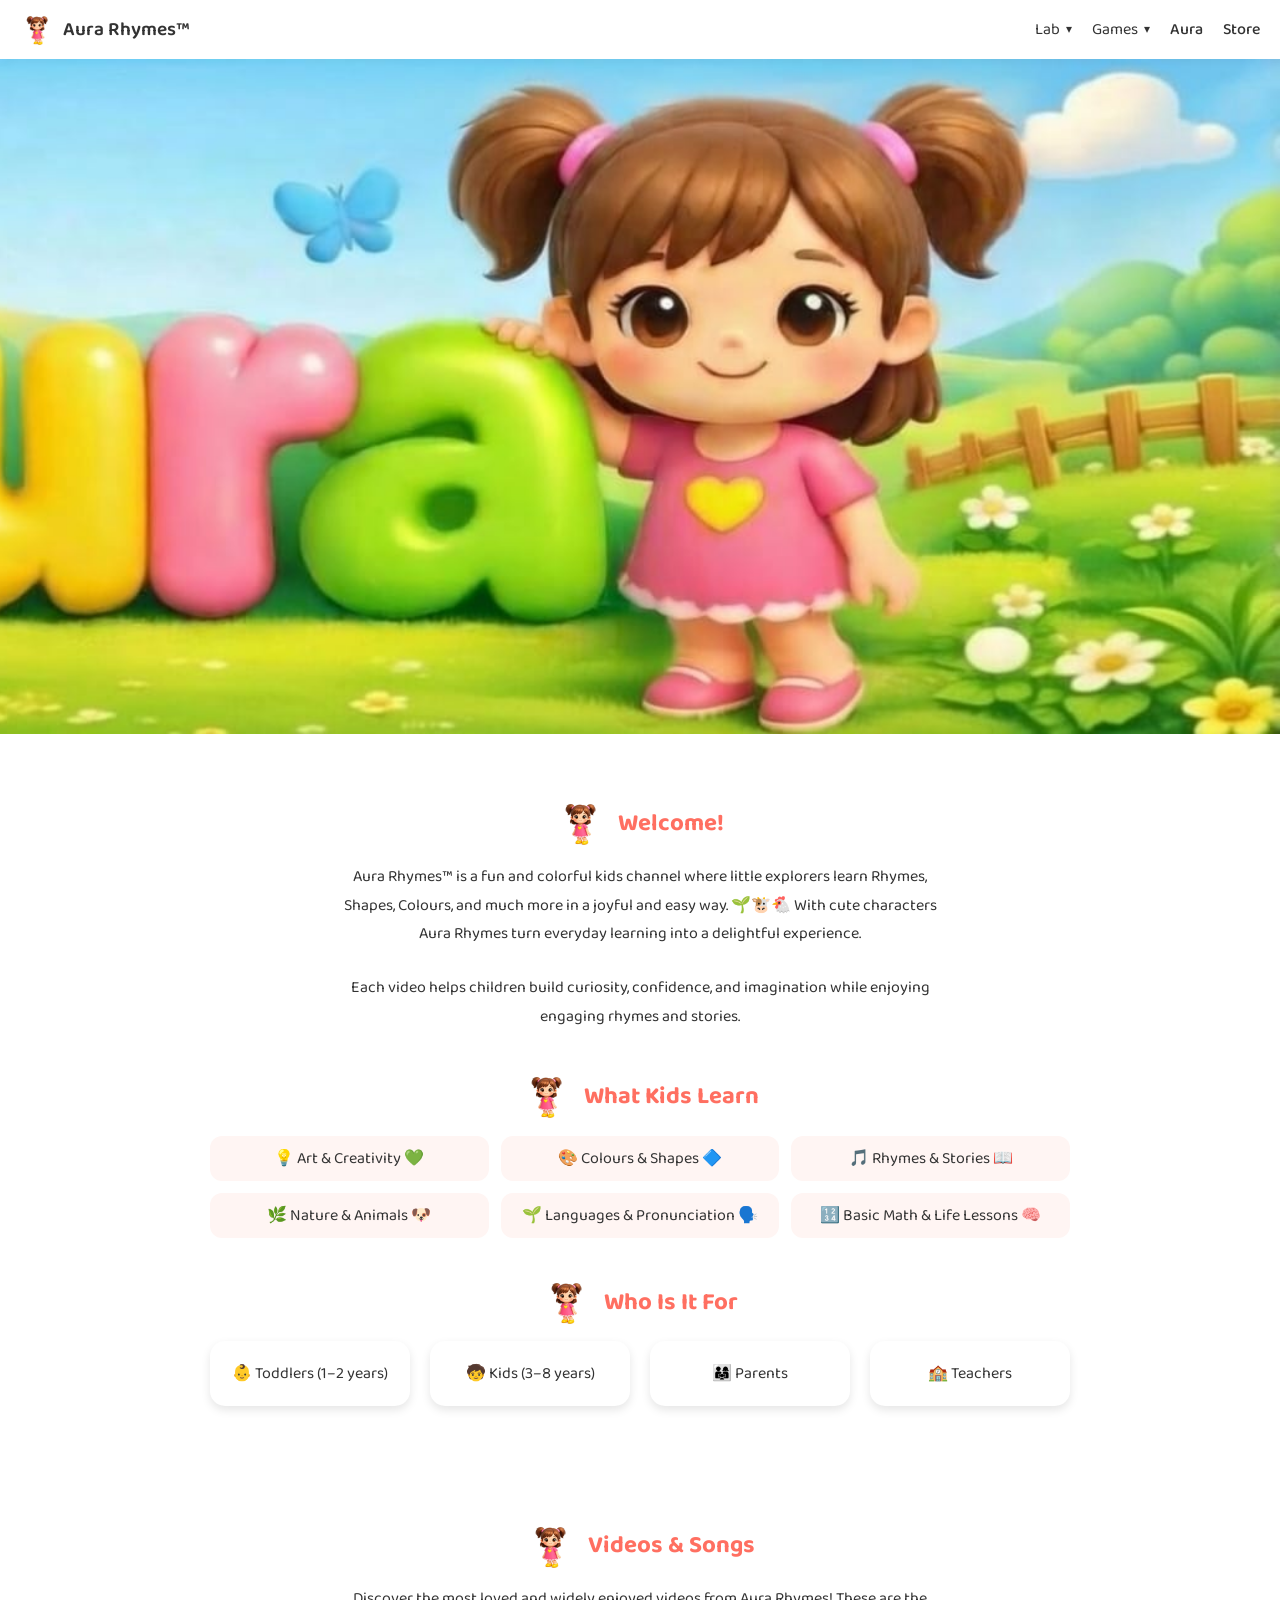
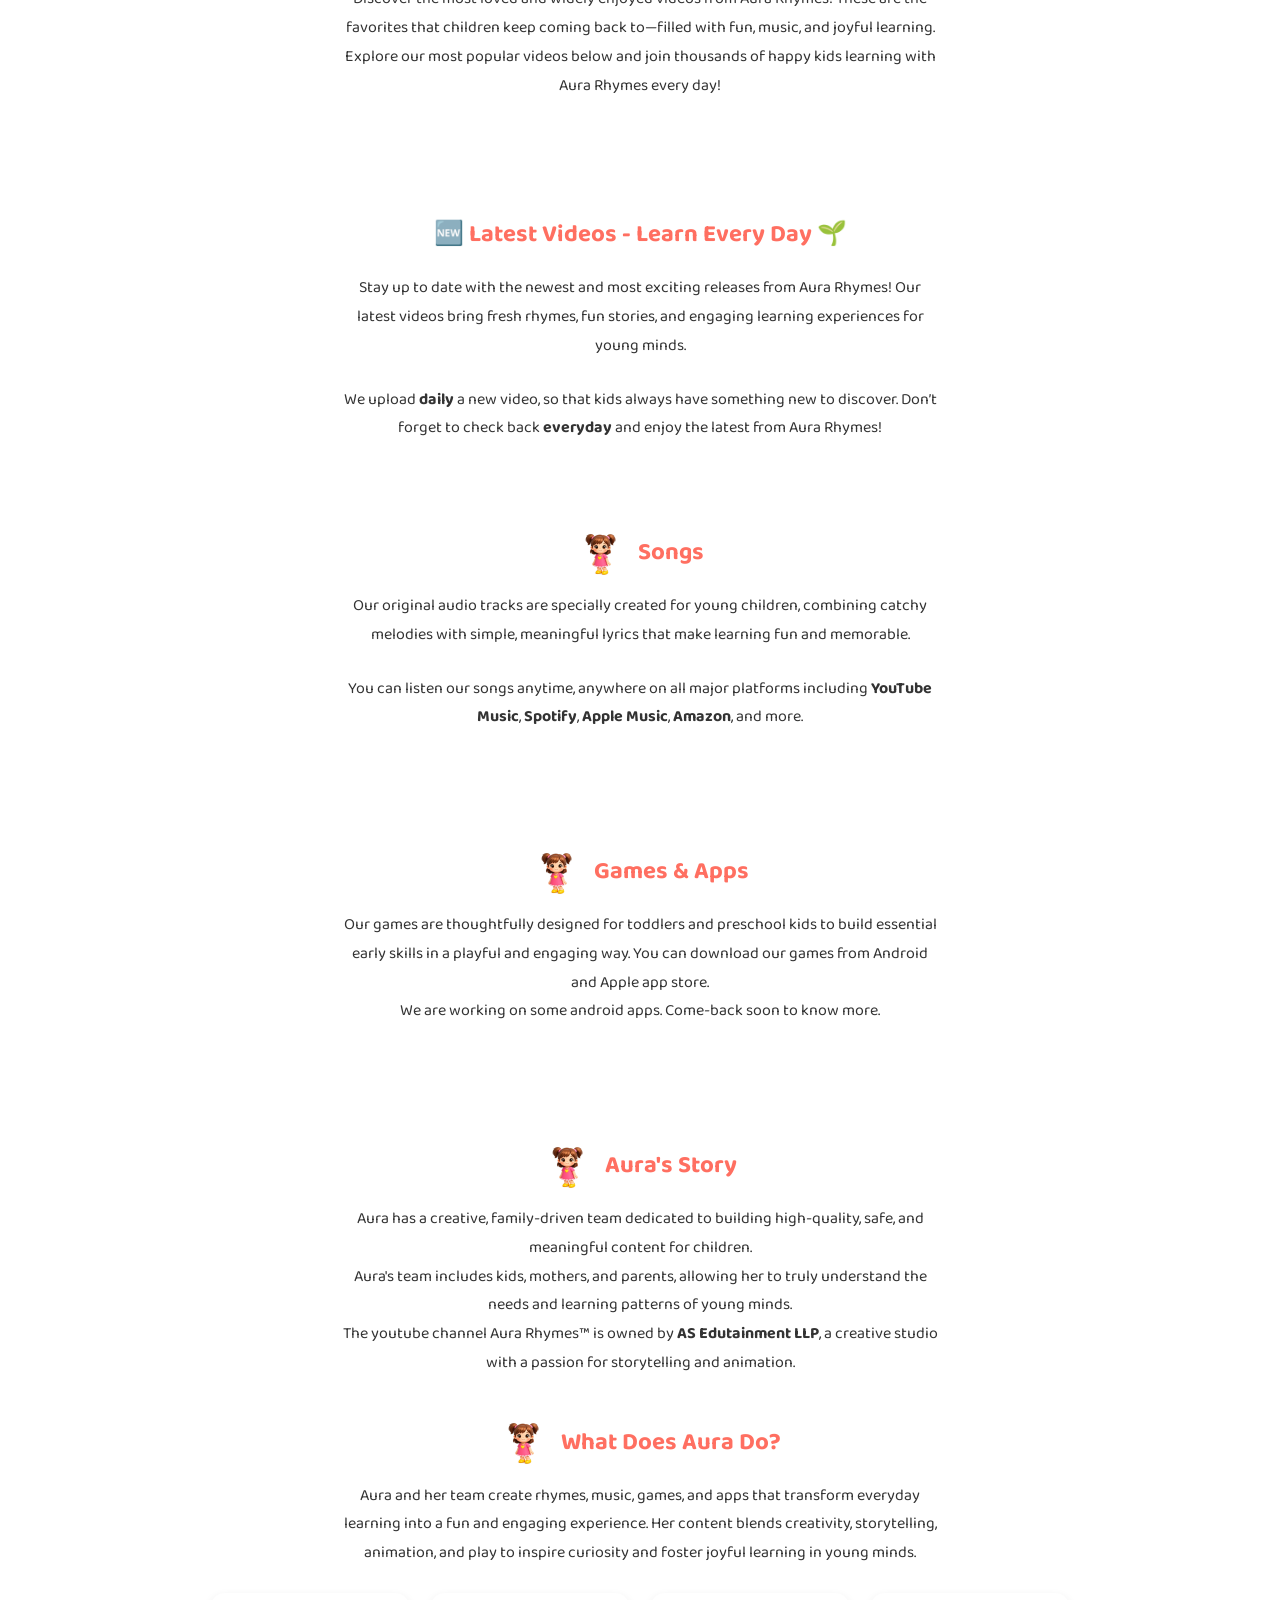
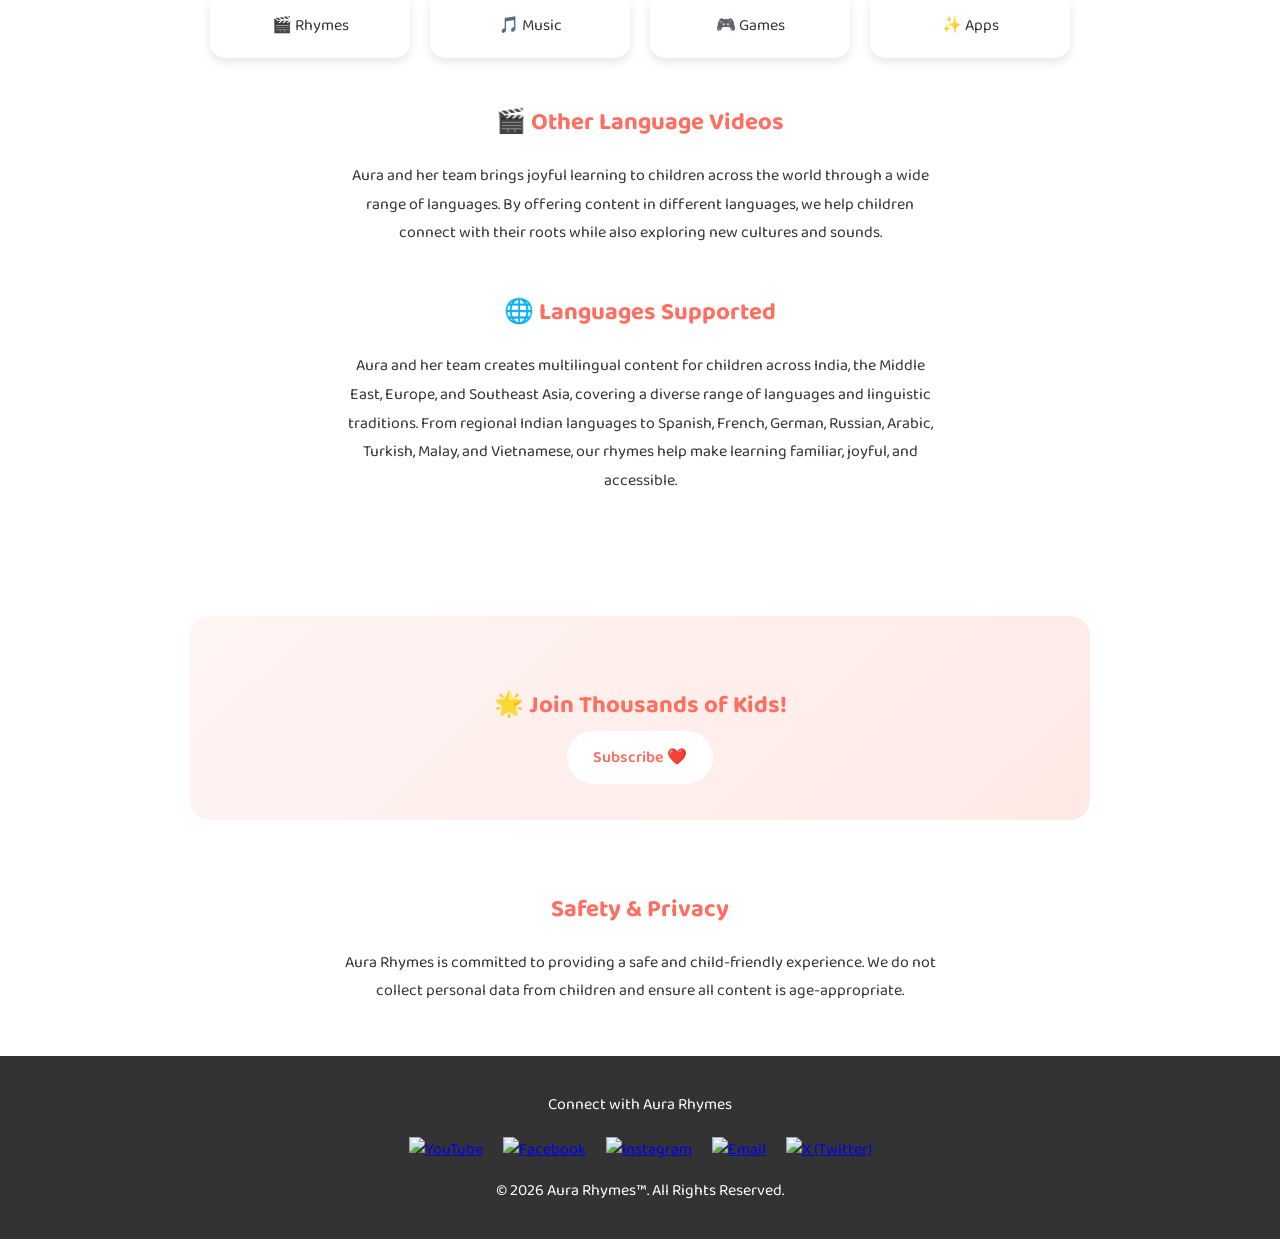
==== commit 5f333120: "t8: adding store tab" ====
--- a/index.html
+++ b/index.html
@@ -172,6 +172,11 @@
 
     <!-- ================= OUR STORY ================= -->
     <a href="#about">Aura</a>
+    <a href="store.html"
+               target="_blank"
+               rel="noopener noreferrer">
+              Store
+            </a>
 
   </nav>
 
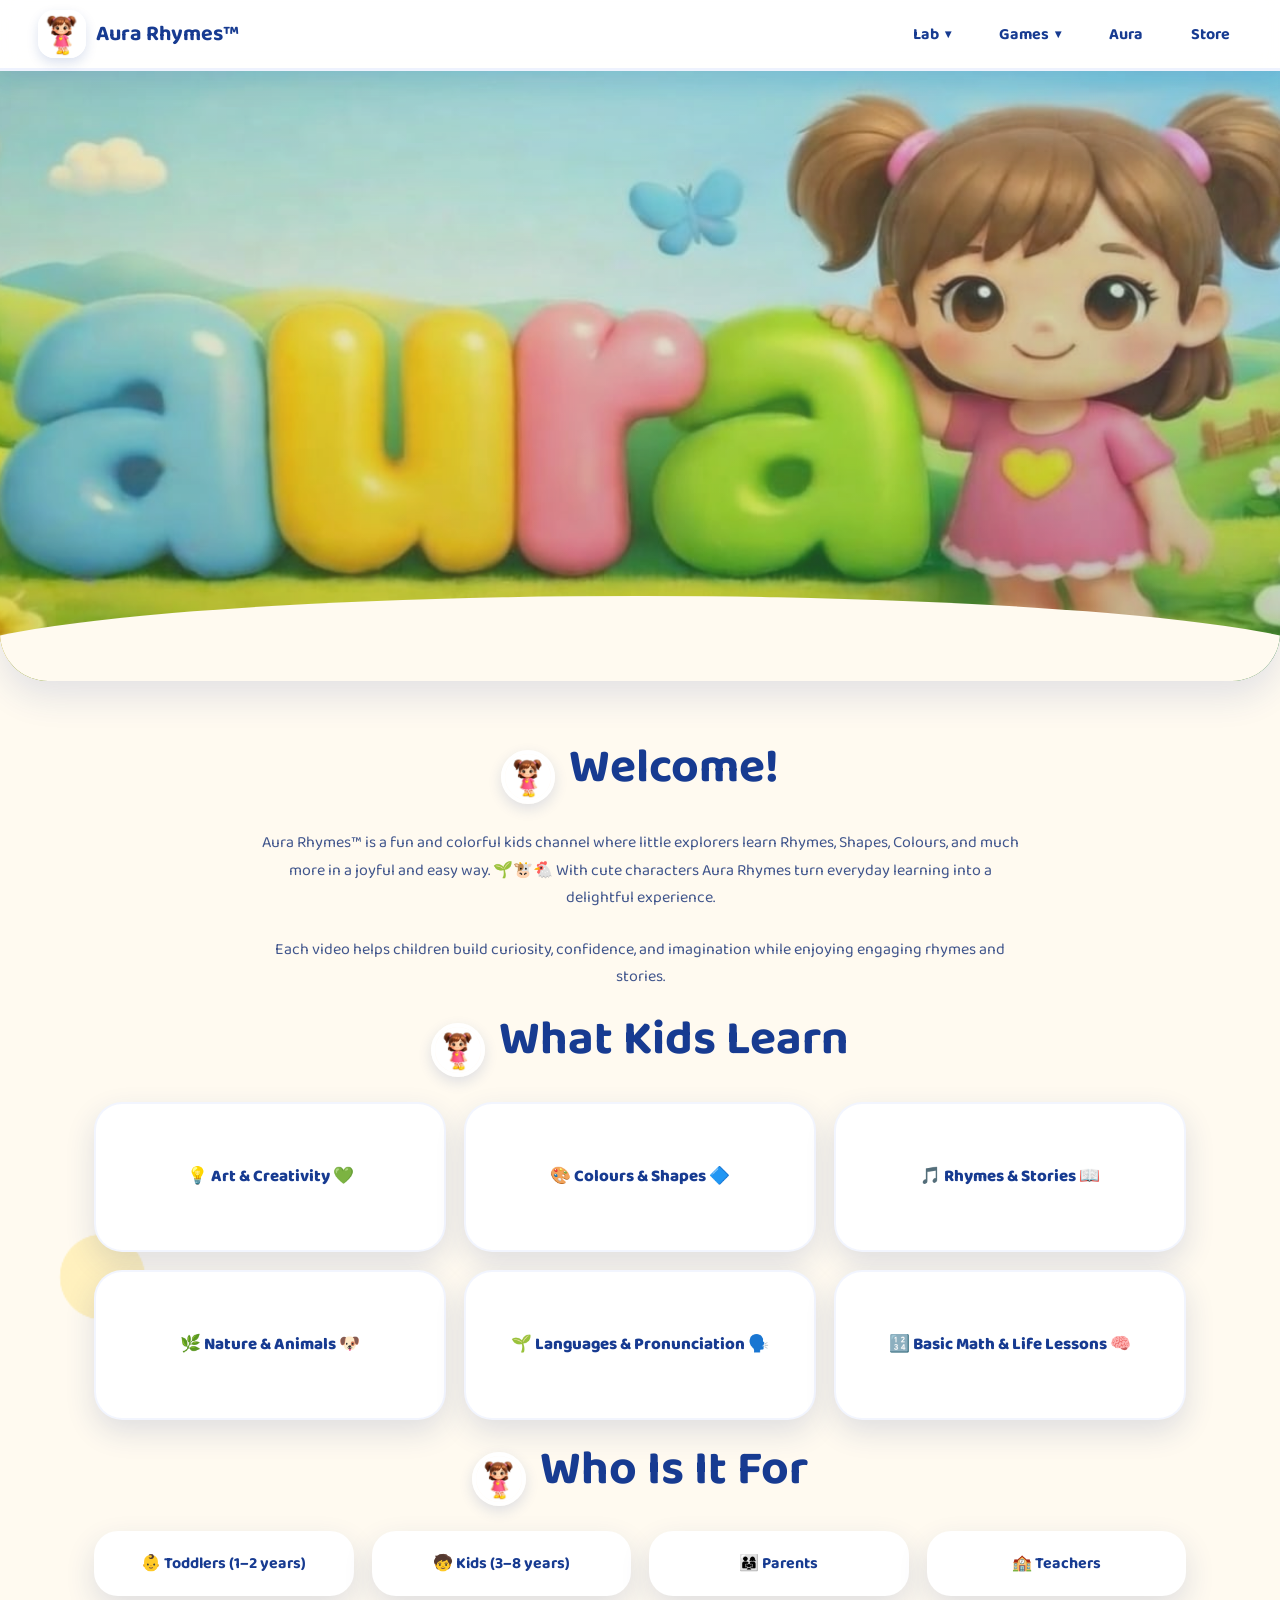
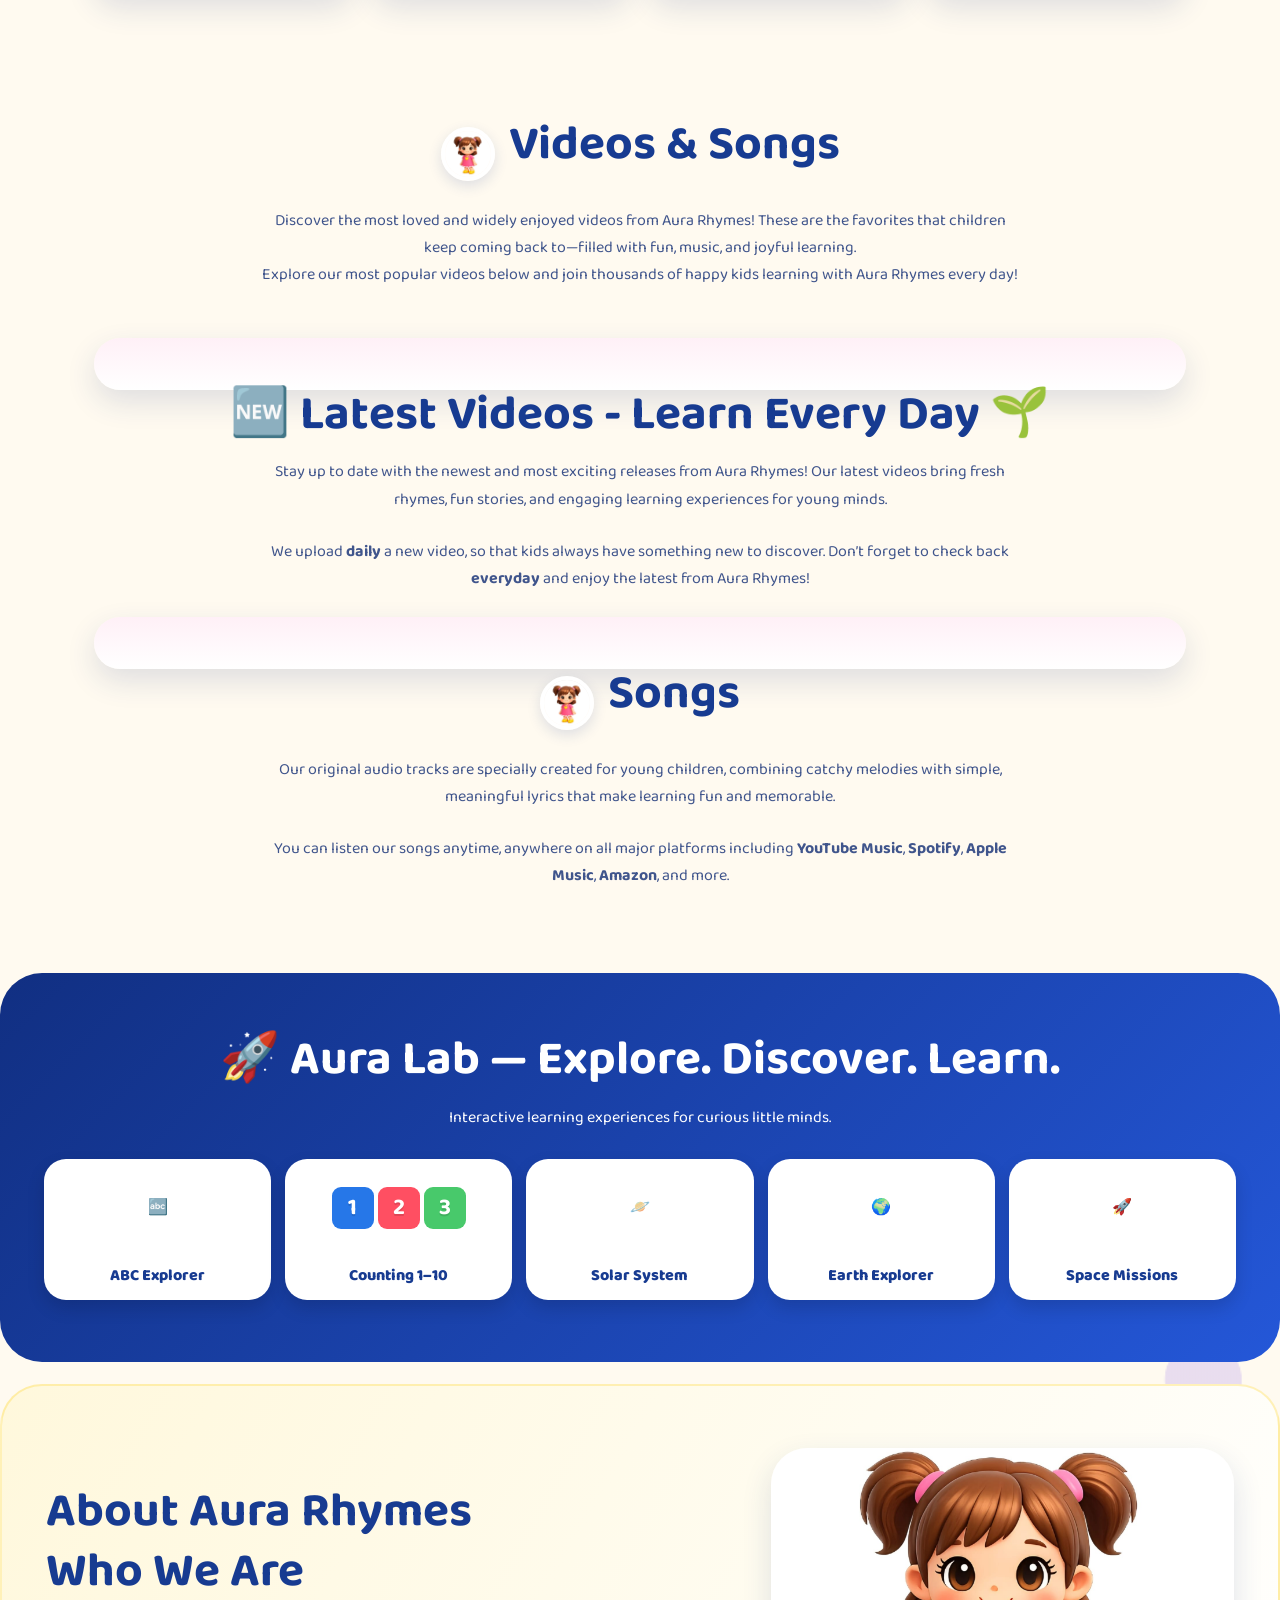
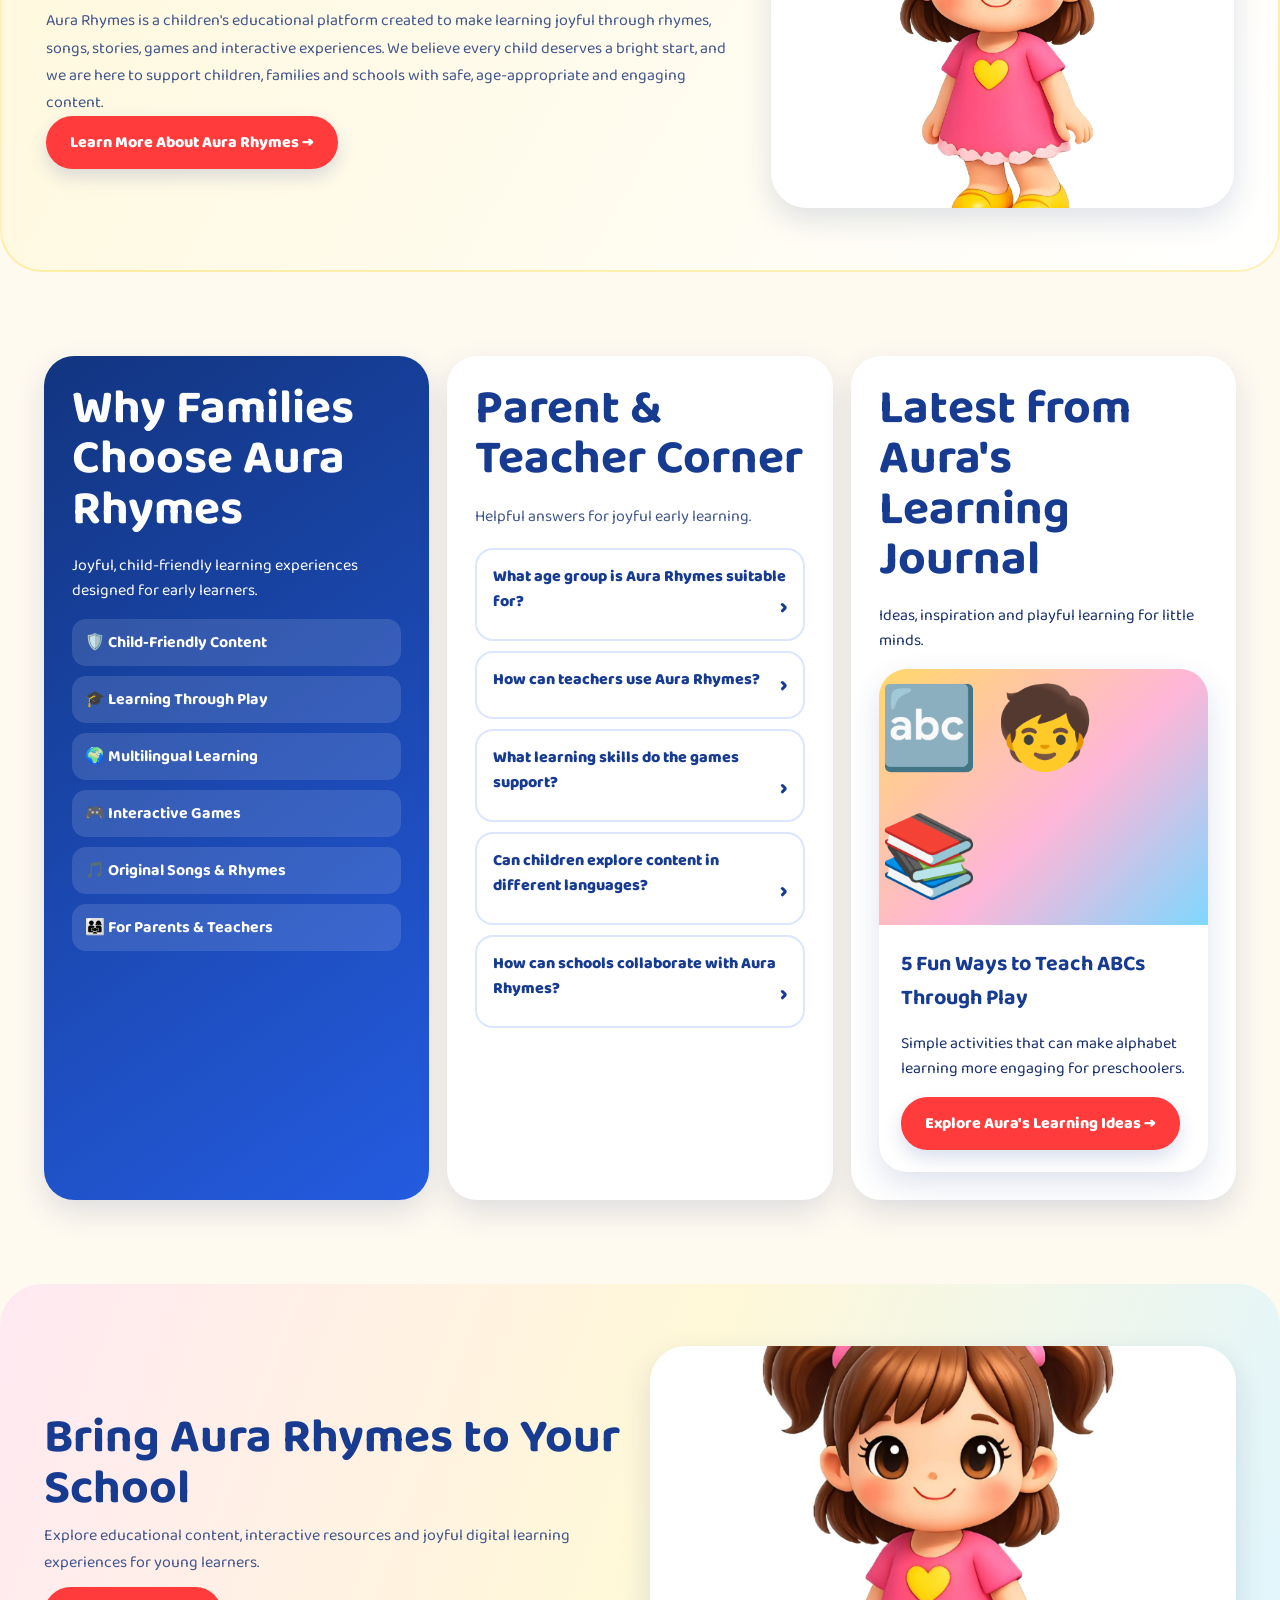
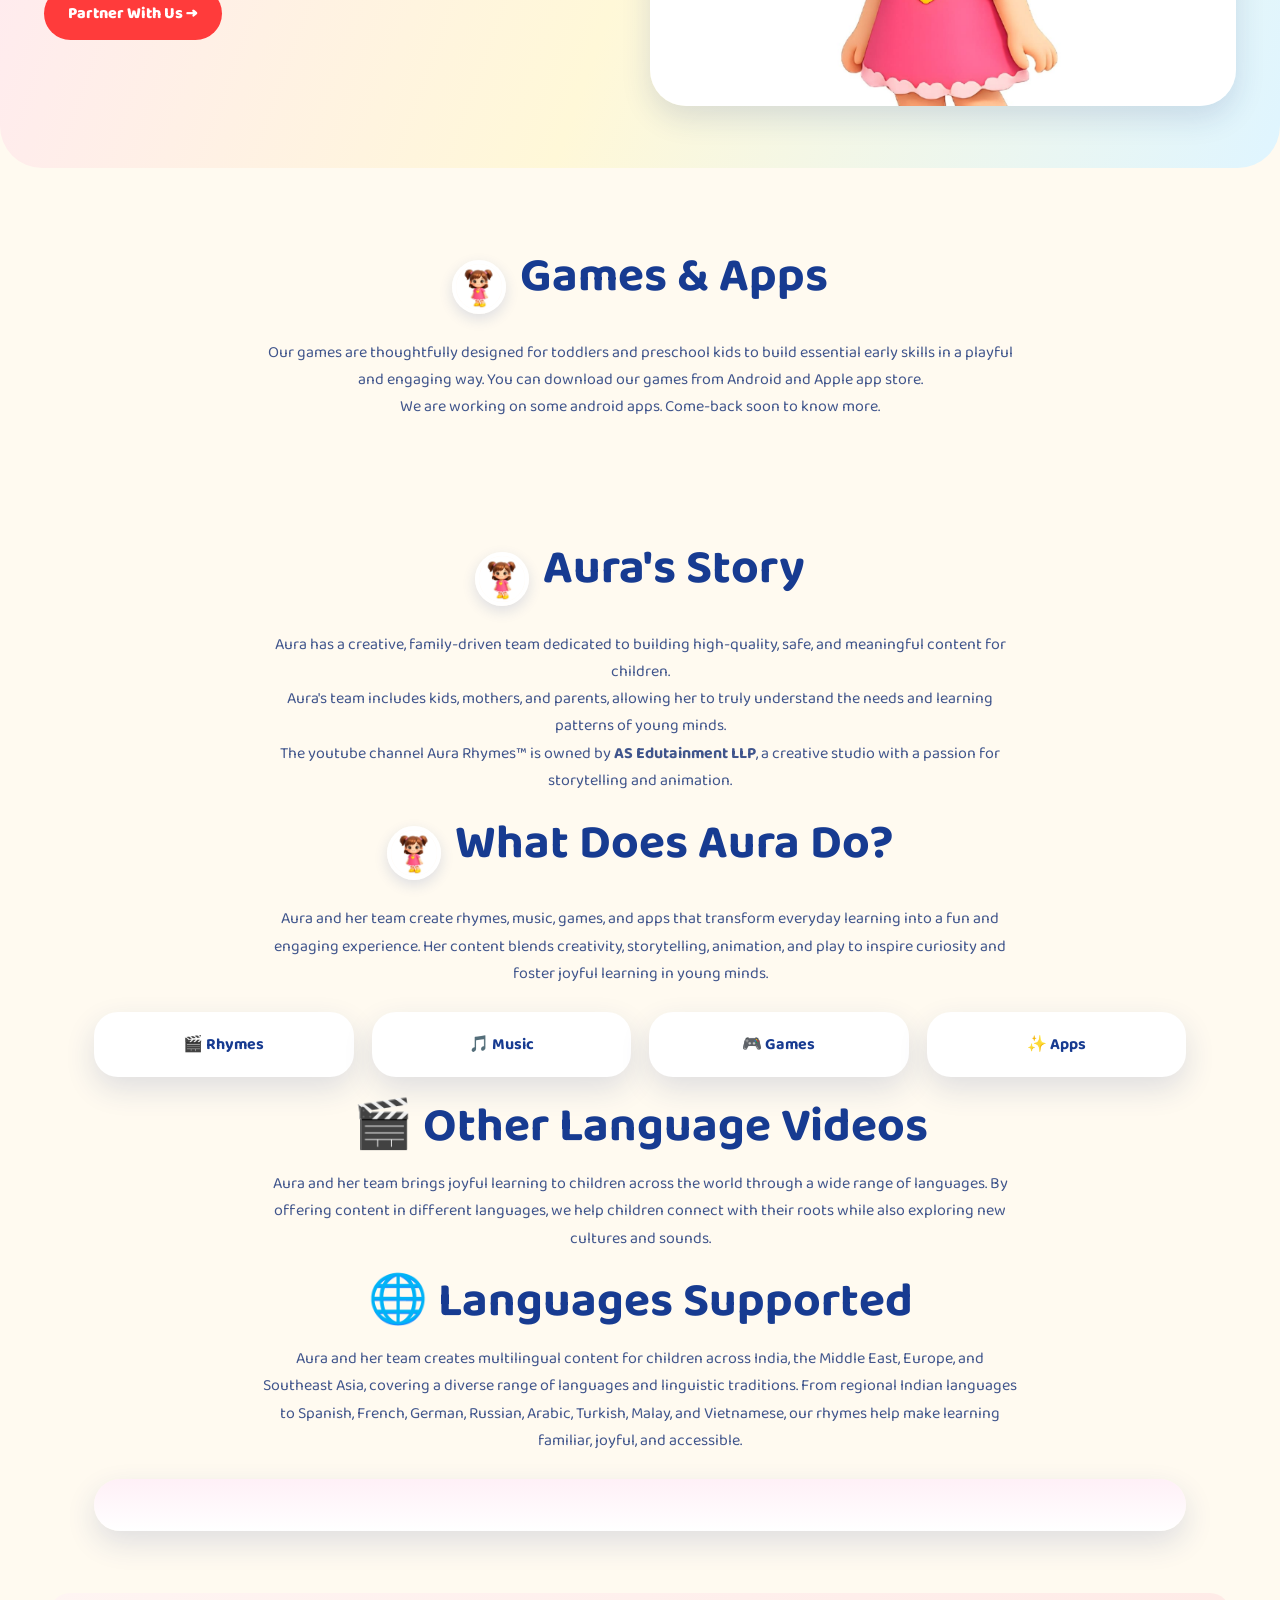
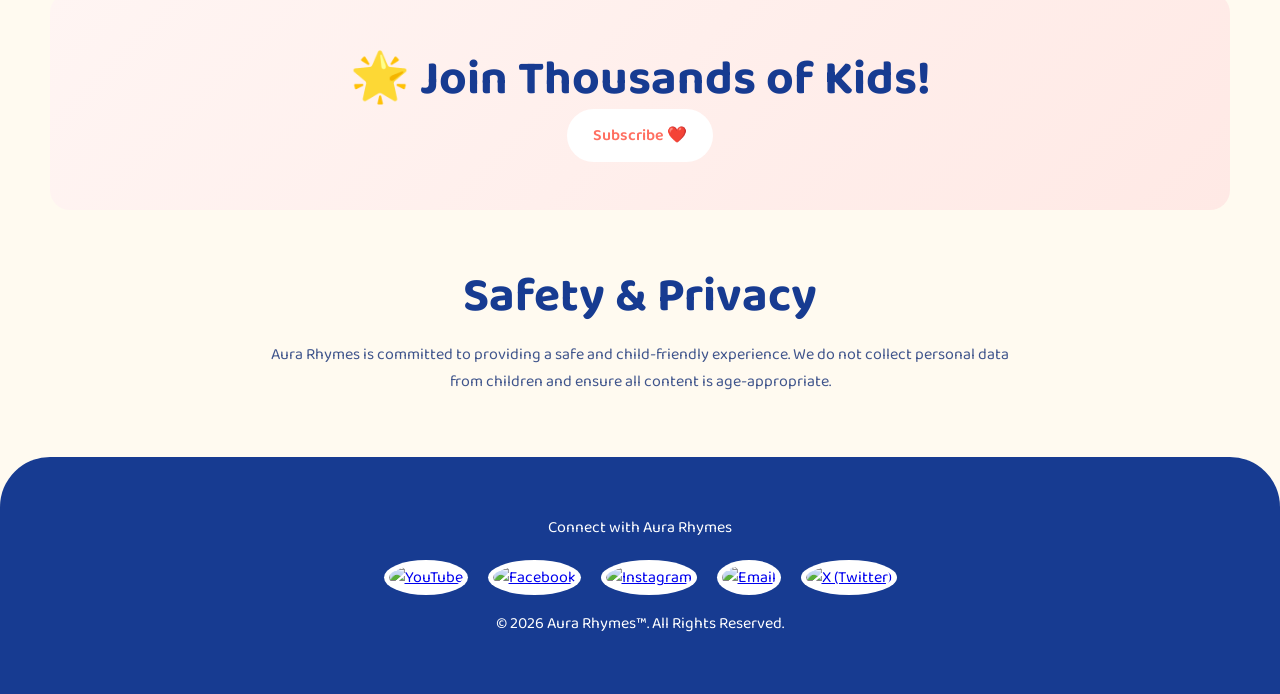
==== commit a5fe371b: "Revamp homepage with colorful Aura UI and About section" ====
--- a/index.html
+++ b/index.html
@@ -22,7 +22,8 @@
   <link rel="stylesheet" href="css/layout.css">
   <link rel="stylesheet" href="css/components.css">
   <link rel="stylesheet" href="css/sections.css">
-  <link rel="stylesheet" href="css/responsive.css">
+  <link rel="stylesheet" href="css/responsive.css">
+  <link rel="stylesheet" href="css/aura-redesign.css">
 
   <script src="js/aura-script.js" defer></script>
 </head>
@@ -171,7 +172,7 @@
     -->
 
     <!-- ================= OUR STORY ================= -->
-    <a href="#about">Aura</a>
+    <a href="#about-aura">Aura</a>
     <a href="store.html"
                target="_blank"
                rel="noopener noreferrer">
@@ -609,6 +610,102 @@
 </section>
 
 
+<!-- ================= AURA LAB ================= -->
+<section class="aura-band aura-lab-band" id="aura-lab">
+  <h2>🚀 Aura Lab — Explore. Discover. Learn.</h2>
+  <p class="desc">Interactive learning experiences for curious little minds.</p>
+  <div class="lab-cards">
+    <a class="lab-card" href="abc-explorer.html" target="_blank" rel="noopener noreferrer">
+      <div class="learning-icon">🔤</div><span>ABC Explorer</span>
+    </a>
+    <a class="lab-card" href="counting-one-to-ten.html" target="_blank" rel="noopener noreferrer">
+      <div class="learning-icon"><div class="number-blocks"><b>1</b><b>2</b><b>3</b></div></div><span>Counting 1–10</span>
+    </a>
+    <a class="lab-card" href="solar-system.html" target="_blank" rel="noopener noreferrer">
+      <div class="learning-icon">🪐</div><span>Solar System</span>
+    </a>
+    <a class="lab-card" href="earth.html" target="_blank" rel="noopener noreferrer">
+      <div class="learning-icon">🌍</div><span>Earth Explorer</span>
+    </a>
+    <a class="lab-card" href="space-missions.html" target="_blank" rel="noopener noreferrer">
+      <div class="learning-icon">🚀</div><span>Space Missions</span>
+    </a>
+  </div>
+</section>
+
+<!-- ================= ABOUT AURA ================= -->
+<section class="aura-band aura-about-band" id="about-aura">
+  <div class="about-aura-grid">
+    <div class="about-aura-copy">
+      <h2>About Aura Rhymes</h2>
+      <h2>Who We Are</h2>
+      <p class="desc" style="text-align:left;margin:0;">
+        Aura Rhymes is a children's educational platform created to make learning joyful through rhymes, songs, stories, games and interactive experiences.
+        We believe every child deserves a bright start, and we are here to support children, families and schools with safe, age-appropriate and engaging content.
+      </p>
+      <a class="aura-hero-btn primary" href="#about">Learn More About Aura Rhymes →</a>
+    </div>
+    <img class="about-aura-art" src="images/aura1.jpeg" alt="Aura mascot with playful learning theme">
+  </div>
+</section>
+
+<!-- ================= WHY FAMILIES / PARENTS / JOURNAL ================= -->
+<section class="aura-band" aria-label="Aura Rhymes resources">
+  <div class="trust-grid">
+    <article class="trust-card blue">
+      <h2>Why Families Choose Aura Rhymes</h2>
+      <p>Joyful, child-friendly learning experiences designed for early learners.</p>
+      <div class="trust-list">
+        <div class="trust-pill">🛡️ Child-Friendly Content</div>
+        <div class="trust-pill">🎓 Learning Through Play</div>
+        <div class="trust-pill">🌍 Multilingual Learning</div>
+        <div class="trust-pill">🎮 Interactive Games</div>
+        <div class="trust-pill">🎵 Original Songs &amp; Rhymes</div>
+        <div class="trust-pill">👨‍👩‍👧 For Parents &amp; Teachers</div>
+      </div>
+    </article>
+
+    <article class="trust-card">
+      <h2>Parent &amp; Teacher Corner</h2>
+      <p class="desc" style="text-align:left;margin:0;">Helpful answers for joyful early learning.</p>
+      <div class="faq-list">
+        <div class="faq-item">What age group is Aura Rhymes suitable for?</div>
+        <div class="faq-item">How can teachers use Aura Rhymes?</div>
+        <div class="faq-item">What learning skills do the games support?</div>
+        <div class="faq-item">Can children explore content in different languages?</div>
+        <div class="faq-item">How can schools collaborate with Aura Rhymes?</div>
+      </div>
+    </article>
+
+    <article class="trust-card">
+      <h2>Latest from Aura's Learning Journal</h2>
+      <p>Ideas, inspiration and playful learning for little minds.</p>
+      <div class="journal-card">
+        <div class="journal-art">🔤 🧒 📚</div>
+        <div class="journal-copy">
+          <h3>5 Fun Ways to Teach ABCs Through Play</h3>
+          <p>Simple activities that can make alphabet learning more engaging for preschoolers.</p>
+          <a class="aura-hero-btn primary" href="#about">Explore Aura's Learning Ideas →</a>
+        </div>
+      </div>
+    </article>
+  </div>
+</section>
+
+<!-- ================= FOR SCHOOLS ================= -->
+<section class="aura-band school-band" id="schools">
+  <div class="school-grid">
+    <div class="school-copy">
+      <h2>Bring Aura Rhymes to Your School</h2>
+      <p class="desc" style="text-align:left;margin:0;">
+        Explore educational content, interactive resources and joyful digital learning experiences for young learners.
+      </p>
+      <a class="school-btn" href="mailto:contact@aurarhymes.com?subject=Aura%20Rhymes%20School%20Partnership">Partner With Us →</a>
+    </div>
+    <img class="about-aura-art" src="images/aura1.jpeg" alt="Aura Rhymes school learning mascot">
+  </div>
+</section>
+
 <!-- ================= GAMES & APPS ================= -->
 <section id="gamesandapps">
 
--- a/css/header.css
+++ b/css/header.css
@@ -1,3 +1,7 @@
+/* =========================================================
+   AURA RHYMES — MAIN HEADER
+   ========================================================= */
+
 .main-header {
   position: sticky;
   top: 0;
@@ -12,8 +16,13 @@
   background: rgba(255, 255, 255, 0.9);
   backdrop-filter: blur(10px);
 
-  box-shadow: 0 2px 10px rgba(0,0,0,0.05);
-}
+  box-shadow: 0 2px 10px rgba(0, 0, 0, 0.05);
+}
+
+
+/* =========================================================
+   LOGO
+   ========================================================= */
 
 .logo-section {
   display: flex;
@@ -32,8 +41,14 @@
   font-size: 1.2rem;
 }
 
+
+/* =========================================================
+   DESKTOP NAVIGATION
+   ========================================================= */
+
 .nav-links {
   display: flex;
+  align-items: center;
   gap: 20px;
 }
 
@@ -50,42 +65,129 @@
 
 
 /* =========================================================
-   AURA RHYMES — MOBILE NAVIGATION
+   MOBILE NAVIGATION
+   Single horizontal row
    ========================================================= */
 
 @media (max-width: 768px) {
 
+  .main-header {
+
+    /*
+     * Stack logo and navigation vertically.
+     * Logo remains centered above the navigation.
+     */
+    flex-direction: column;
+
+    justify-content: center;
+    align-items: center;
+
+    padding: 10px 0 8px;
+
+    /*
+     * Allow dropdowns to extend outside the header.
+     */
+    overflow: visible;
+  }
+
+
+  /* -------------------------------------------------------
+     LOGO
+     ------------------------------------------------------- */
+
+  .logo-section {
+    justify-content: center;
+
+    width: 100%;
+
+    margin-bottom: 5px;
+  }
+
+
+  .logo-img {
+    width: 35px;
+    height: 35px;
+  }
+
+
+  .logo-text {
+    font-size: 1.2rem;
+  }
+
+
+  /* -------------------------------------------------------
+     NAVIGATION
+     ------------------------------------------------------- */
+
   .nav-links {
-    display: grid;
-
-    /*
-     * Two columns for the normal navigation.
-     * This prevents Lab and Apps from taking
-     * an unnecessarily large full-width row.
-     */
-    grid-template-columns: auto auto;
-
-    justify-content: center;
+
+    /*
+     * IMPORTANT:
+     * Keep navigation in ONE horizontal row.
+     *
+     * !important is intentional here because
+     * responsive.css loads after header.css.
+     */
+    display: flex;
+
+    flex-direction: row;
+
+    flex-wrap: nowrap !important;
 
     align-items: center;
 
-    column-gap: 42px;
-
-    row-gap: 20px;
+    justify-content: center;
+
+    /*
+     * Responsive spacing.
+     */
+    gap: clamp(13px, 3.5vw, 25px);
 
     width: 100%;
 
     box-sizing: border-box;
 
-    padding: 12px 20px 18px;
-  }
-
-
-  /* Normal navigation links */
+    padding: 8px 10px 10px;
+
+    /*
+     * Never create a second navigation row.
+     */
+    white-space: nowrap;
+
+    /*
+     * IMPORTANT:
+     * Dropdowns must be allowed to extend outside
+     * the navigation container.
+     */
+    overflow: visible !important;
+
+    scrollbar-width: none;
+
+    -webkit-overflow-scrolling: touch;
+
+    position: relative;
+  }
+
+
+  /* -------------------------------------------------------
+     HIDE MOBILE SCROLLBAR
+     ------------------------------------------------------- */
+
+  .nav-links::-webkit-scrollbar {
+    display: none;
+  }
+
+
+  /* -------------------------------------------------------
+     NORMAL NAVIGATION LINKS
+     ------------------------------------------------------- */
 
   .nav-links > a {
+
     width: auto;
 
+    flex: 0 0 auto;
+
     display: inline-flex;
 
     align-items: center;
@@ -93,50 +195,224 @@
     justify-content: center;
 
     white-space: nowrap;
-  }
-
+
+    text-decoration: none;
+
+    color: #333;
+
+    font-weight: 500;
+  }
+
+
+  /* -------------------------------------------------------
+     LAB MENU
+     ------------------------------------------------------- */
+
+  .nav-links > .lab-menu {
+
+    width: auto;
+
+    flex: 0 0 auto;
+
+    display: block;
+
+    position: relative;
+  }
+
+
+  .nav-links > .lab-menu > summary {
+
+    width: auto;
+
+    display: inline-flex;
+
+    align-items: center;
+
+    justify-content: center;
+
+    white-space: nowrap;
+
+    cursor: pointer;
+  }
+
+
+  /* -------------------------------------------------------
+     GAMES / APPS MENU
+     ------------------------------------------------------- */
+
+  .nav-links > .apps-menu {
+
+    width: auto;
+
+    flex: 0 0 auto;
+
+    display: block;
+
+    position: relative;
+  }
+
+
+  .nav-links > .apps-menu > summary {
+
+    width: auto;
+
+    display: inline-flex;
+
+    align-items: center;
+
+    justify-content: center;
+
+    white-space: nowrap;
+
+    cursor: pointer;
+  }
+
+
+  /* -------------------------------------------------------
+     LAB DROPDOWN
+     ------------------------------------------------------- */
+
+  .lab-menu-panel {
+
+    position: absolute;
+
+    top: calc(100% + 8px);
+
+    left: 50%;
+
+    transform: translateX(-50%);
+
+    width: 190px;
+
+    margin-top: 0;
+
+    box-sizing: border-box;
+
+    padding: 6px;
+
+    border-radius: 16px;
+
+    background: #ffffff;
+
+    box-shadow:
+      0 12px 30px rgba(0, 0, 0, 0.12),
+      0 3px 10px rgba(0, 0, 0, 0.06);
+
+    z-index: 10000;
+  }
+
+
+  /* -------------------------------------------------------
+     SPACE SUBMENU
+     ------------------------------------------------------- */
 
   /*
-   * Lab and Apps should behave like normal
-   * navigation items — NOT occupy an entire row.
+   * The Space submenu remains inside the Lab panel
+   * on mobile. It can expand vertically without
+   * affecting the top-level navigation.
    */
 
-  .nav-links > .lab-menu,
-  .nav-links > .apps-menu {
-
-    width: auto;
-
-    display: block;
-
-    position: relative;
-  }
-
-
-  .nav-links > .lab-menu > summary,
-  .nav-links > .apps-menu > summary {
-
-    width: auto;
-
-    display: inline-flex;
-
-    align-items: center;
-
-    justify-content: center;
-
-    white-space: nowrap;
-  }
-
-
-  /*
-   * Dropdown panels themselves can still
-   * become full-width inside the mobile
-   * navigation when opened.
-   */
-
-  .lab-menu-panel,
+  .lab-submenu-panel {
+
+    position: static;
+
+    width: 100%;
+
+    margin-top: 4px;
+
+    box-sizing: border-box;
+
+    padding: 5px;
+
+    border-radius: 11px;
+
+    background: rgba(255, 255, 255, 0.55);
+
+    box-shadow: none;
+  }
+
+
+  /* -------------------------------------------------------
+     GAMES DROPDOWN
+     ------------------------------------------------------- */
+
   .apps-menu-panel {
 
-    width: min(190px, calc(100vw - 40px));
+    position: absolute;
+
+    top: calc(100% + 8px);
+
+    left: 50%;
+
+    transform: translateX(-50%);
+
+    width: 190px;
+
+    margin-top: 0;
+
+    box-sizing: border-box;
+
+    padding: 6px;
+
+    border-radius: 16px;
+
+    background: #ffffff;
+
+    box-shadow:
+      0 12px 30px rgba(0, 0, 0, 0.12),
+      0 3px 10px rgba(0, 0, 0, 0.06);
+
+    z-index: 10000;
+  }
+
+}
+
+
+/* =========================================================
+   SMALL PHONES
+   ========================================================= */
+
+@media (max-width: 480px) {
+
+  .main-header {
+    padding-top: 8px;
+    padding-bottom: 6px;
+  }
+
+
+  .logo-section {
+    margin-bottom: 3px;
+  }
+
+
+  .logo-img {
+    width: 33px;
+    height: 33px;
+  }
+
+
+  .logo-text {
+    font-size: 1.1rem;
+  }
+
+
+  .nav-links {
+
+    /*
+     * Slightly tighter spacing on small phones.
+     */
+    gap: 12px;
+
+    padding-left: 8px;
+    padding-right: 8px;
+
+    /*
+     * Keep all top-level navigation items
+     * on one row.
+     */
+    flex-wrap: nowrap !important;
+
+    overflow: visible !important;
   }
 
 }
--- a/css/lab-menu.css
+++ b/css/lab-menu.css
@@ -64,13 +64,13 @@
   position: absolute;
 
   top: calc(100% + 10px);
+
   left: 50%;
 
   transform: translateX(-50%);
 
   /*
-   * Reduced from 238px.
-   * Matches the compact Apps dropdown.
+   * Compact width.
    */
   width: 190px;
 
@@ -79,8 +79,7 @@
   background: #ffffff;
 
   /*
-   * Reduced padding to remove excessive
-   * white space.
+   * Compact padding.
    */
   padding: 6px;
 
@@ -92,7 +91,7 @@
     0 12px 30px rgba(0, 0, 0, 0.12),
     0 3px 10px rgba(0, 0, 0, 0.06);
 
-  z-index: 1000;
+  z-index: 10000;
 }
 
 
@@ -213,7 +212,7 @@
   left: calc(100% + 8px);
 
   /*
-   * Reduced from 220px.
+   * Compact submenu width.
    */
   width: 190px;
 
@@ -231,7 +230,7 @@
     0 12px 30px rgba(0, 0, 0, 0.12),
     0 3px 10px rgba(0, 0, 0, 0.06);
 
-  z-index: 1001;
+  z-index: 10001;
 }
 
 
@@ -307,8 +306,19 @@
 
 @media (max-width: 768px) {
 
+  /*
+   * IMPORTANT:
+   * Lab itself occupies only its normal navigation
+   * width. It must never become 100% wide.
+   */
+
   .lab-menu {
-    width: 100%;
+
+    width: auto;
+
+    flex: 0 0 auto;
+
+    position: relative;
   }
 
 
@@ -318,9 +328,11 @@
 
   .lab-menu > summary {
 
-    width: 100%;
-
-    justify-content: space-between;
+    width: auto;
+
+    justify-content: center;
+
+    white-space: nowrap;
   }
 
 
@@ -330,23 +342,41 @@
 
   .lab-menu-panel {
 
-    position: static;
-
-    transform: none;
-
-    width: 100%;
-
-    margin-top: 6px;
+    /*
+     * CRITICAL FIX:
+     * Absolute positioning removes the dropdown
+     * from normal document flow.
+     *
+     * Therefore Games, Aura and Store do not move.
+     */
+
+    position: absolute;
+
+    top: calc(100% + 8px);
+
+    left: 50%;
+
+    transform: translateX(-50%);
+
+    width: 190px;
+
+    margin-top: 0;
 
     box-sizing: border-box;
 
     padding: 6px;
 
-    border-radius: 14px;
-
-    background: rgba(255, 255, 255, 0.7);
-
-    box-shadow: none;
+    border-radius: 16px;
+
+    background: #ffffff;
+
+    border: 1px solid rgba(0, 0, 0, 0.05);
+
+    box-shadow:
+      0 12px 30px rgba(0, 0, 0, 0.12),
+      0 3px 10px rgba(0, 0, 0, 0.06);
+
+    z-index: 10000;
   }
 
 
@@ -367,6 +397,13 @@
      Space submenu
      ------------------------------------------------------- */
 
+  /*
+   * Keep the Space submenu INSIDE the floating Lab panel.
+   *
+   * This allows the panel to grow vertically without
+   * affecting the top-level navigation row.
+   */
+
   .lab-submenu-panel {
 
     position: static;
@@ -384,6 +421,8 @@
     background: rgba(255, 255, 255, 0.55);
 
     box-shadow: none;
+
+    border: none;
   }
 
 
--- a/css/apps-menu.css
+++ b/css/apps-menu.css
@@ -1,5 +1,5 @@
 /* =========================================================
-   AURA RHYMES — APPS MENU
+   AURA RHYMES — APPS / GAMES MENU
    ========================================================= */
 
 .apps-menu {
@@ -56,7 +56,7 @@
 
 
 /* =========================================================
-   APPS PANEL
+   APPS / GAMES PANEL
    ========================================================= */
 
 .apps-menu-panel {
@@ -85,12 +85,12 @@
     0 12px 30px rgba(0, 0, 0, 0.12),
     0 3px 10px rgba(0, 0, 0, 0.06);
 
-  z-index: 1000;
-}
-
-
-/* =========================================================
-   APP LINKS
+  z-index: 10000;
+}
+
+
+/* =========================================================
+   APP / GAME LINKS
    ========================================================= */
 
 .apps-menu-panel > a {
@@ -138,38 +138,75 @@
 
 @media (max-width: 768px) {
 
+  /*
+   * IMPORTANT:
+   * Games occupies only its normal navigation width.
+   * It must never become a full-width navigation item.
+   */
+
   .apps-menu {
 
-    width: 100%;
-  }
+    width: auto;
+
+    flex: 0 0 auto;
+
+    position: relative;
+  }
+
 
   .apps-menu > summary {
 
-    width: 100%;
-
-    justify-content: space-between;
-  }
+    width: auto;
+
+    justify-content: center;
+
+    white-space: nowrap;
+  }
+
+
+  /* -------------------------------------------------------
+     Games dropdown
+     ------------------------------------------------------- */
 
   .apps-menu-panel {
 
-    position: static;
-
-    transform: none;
-
-    width: 100%;
-
-    margin-top: 6px;
+    /*
+     * CRITICAL FIX:
+     * Absolute positioning removes the dropdown
+     * from normal document flow.
+     *
+     * Therefore Lab, Aura and Store do not move.
+     */
+
+    position: absolute;
+
+    top: calc(100% + 8px);
+
+    left: 50%;
+
+    transform: translateX(-50%);
+
+    width: 190px;
+
+    margin-top: 0;
 
     box-sizing: border-box;
 
-    border-radius: 14px;
+    border-radius: 16px;
 
     padding: 7px;
 
-    background: rgba(255, 255, 255, 0.7);
-
-    box-shadow: none;
-  }
+    background: #ffffff;
+
+    border: 1px solid rgba(0, 0, 0, 0.05);
+
+    box-shadow:
+      0 12px 30px rgba(0, 0, 0, 0.12),
+      0 3px 10px rgba(0, 0, 0, 0.06);
+
+    z-index: 10000;
+  }
+
 
   .apps-menu-panel > a {
 
@@ -192,6 +229,7 @@
     padding: 6px;
   }
 
+
   .apps-menu-panel > a {
 
     font-size: 14px;
--- a/css/aura-redesign.css
+++ b/css/aura-redesign.css
@@ -0,0 +1,343 @@
+/* =========================================================
+   AURA RHYMES — COLORFUL KIDS UI REVAMP
+   Loaded last so the existing site architecture remains intact.
+   ========================================================= */
+
+:root{
+  --aura-blue:#173b91;
+  --aura-bright-blue:#2d5bea;
+  --aura-yellow:#ffd83d;
+  --aura-red:#ff3b3b;
+  --aura-pink:#ff5ca8;
+  --aura-green:#45c96b;
+  --aura-purple:#7547e8;
+  --aura-cream:#fffaf0;
+  --aura-text:#18306f;
+  --aura-shadow:0 12px 30px rgba(25,55,125,.14);
+}
+
+html{scroll-behavior:smooth;background:var(--aura-cream);}
+body{
+  background:
+    radial-gradient(circle at 8% 18%, rgba(255,216,61,.28) 0 42px, transparent 43px),
+    radial-gradient(circle at 94% 42%, rgba(117,71,232,.16) 0 38px, transparent 39px),
+    var(--aura-cream);
+  color:var(--aura-text);
+  overflow-x:hidden;
+}
+
+.main-header{
+  min-height:70px;
+  padding:10px clamp(14px,3vw,42px);
+  background:rgba(255,255,255,.94)!important;
+  border-bottom:3px solid rgba(45,91,234,.08);
+  box-shadow:0 8px 24px rgba(23,59,145,.10);
+}
+.logo-section{gap:10px;}
+.logo-img{
+  width:48px;height:48px;border-radius:16px;
+  object-fit:cover;box-shadow:0 5px 12px rgba(23,59,145,.15);
+}
+.logo-text{
+  color:var(--aura-blue);
+  font-size:1.35rem;
+  font-weight:700;
+}
+.nav-links{gap:clamp(12px,2vw,24px);}
+.nav-links a,.nav-links summary{
+  color:var(--aura-blue)!important;
+  font-weight:700;
+  border-radius:999px;
+  padding:9px 12px;
+}
+.nav-links a:hover,.nav-links summary:hover{
+  background:#eef4ff;
+  color:var(--aura-bright-blue)!important;
+}
+
+/* HERO */
+.hero-banner{
+  width:100%;
+  height:min(610px,72vh);
+  margin:0;
+  border-radius:0 0 48px 48px;
+  background:linear-gradient(120deg,#ffd83d 0%,#fff0a3 42%,#55c9f4 100%);
+  overflow:hidden;
+  position:relative;
+  box-shadow:0 16px 35px rgba(23,59,145,.12);
+}
+.hero-bg{
+  inset:0;
+  background-position:center;
+  background-size:cover;
+  opacity:.72;
+}
+.hero-banner::after{
+  content:"";
+  position:absolute;inset:auto -5% -65px;
+  height:150px;
+  background:var(--aura-cream);
+  border-radius:50% 50% 0 0/45% 45% 0 0;
+  z-index:3;
+}
+.hero-content.aura-hero-content{
+  left:7%;top:50%;transform:translateY(-50%);
+  width:min(54%,650px);text-align:left;
+  z-index:4;
+}
+.aura-hero-content h1{
+  font-size:clamp(2.8rem,6vw,5.7rem);
+  line-height:.92;margin:0 0 18px;
+  color:var(--aura-blue);
+  text-shadow:2px 3px 0 #fff;
+}
+.aura-hero-content h1 span:nth-child(1){color:#1769e8;}
+.aura-hero-content h1 span:nth-child(2){color:var(--aura-red);}
+.aura-hero-content h1 span:nth-child(3){color:var(--aura-green);}
+.aura-hero-content h1 span:nth-child(4){color:var(--aura-purple);}
+.aura-hero-content p{
+  color:var(--aura-blue);
+  font-size:clamp(1.05rem,2vw,1.45rem);
+  font-weight:600;
+  max-width:580px;
+  margin:0 0 22px;
+}
+.aura-hero-buttons{display:flex;gap:14px;flex-wrap:wrap;}
+.aura-hero-btn{
+  display:inline-flex;align-items:center;gap:8px;
+  padding:14px 24px;border-radius:999px;
+  text-decoration:none;font-weight:800;
+  box-shadow:0 8px 18px rgba(23,59,145,.16);
+}
+.aura-hero-btn.primary{background:var(--aura-red);color:#fff;}
+.aura-hero-btn.secondary{background:#fff;color:var(--aura-blue);}
+.hero-aura{
+  position:absolute;right:7%;bottom:70px;
+  width:clamp(190px,28vw,390px);height:clamp(190px,28vw,390px);
+  object-fit:cover;border-radius:46% 54% 50% 50%;
+  border:8px solid rgba(255,255,255,.86);
+  box-shadow:0 20px 40px rgba(23,59,145,.20);
+  z-index:4;
+}
+
+/* GENERAL SECTIONS */
+section:not(.hero-banner){
+  width:min(1180px,calc(100% - 32px));
+  max-width:none;
+  padding:62px clamp(16px,4vw,44px);
+  margin:0 auto;
+  text-align:center;
+  position:relative;
+}
+section:not(.hero-banner)::before{
+  content:"";
+  position:absolute;
+  width:120px;height:120px;border-radius:50%;
+  background:rgba(255,216,61,.22);
+  left:-60px;top:35px;
+  z-index:-1;
+}
+h2{
+  color:var(--aura-blue);
+  font-size:clamp(1.9rem,4vw,3rem);
+  line-height:1.05;
+  margin:0 0 18px;
+}
+.desc{color:#40558c;max-width:760px;line-height:1.7;}
+.about-header{gap:14px;margin-bottom:18px;}
+.about-avatar{
+  width:54px;height:54px;
+  border:4px solid #fff;
+  box-shadow:0 5px 14px rgba(23,59,145,.14);
+}
+
+/* LEARNING CARDS */
+.features{
+  grid-template-columns:repeat(3,minmax(0,1fr));
+  gap:18px;
+}
+.feature{
+  min-height:150px;
+  padding:20px 14px;
+  border-radius:28px;
+  background:#fff;
+  box-shadow:var(--aura-shadow);
+  border:2px solid rgba(45,91,234,.06);
+  display:flex;align-items:center;justify-content:center;
+  font-size:1.05rem;font-weight:800;color:var(--aura-blue);
+  transition:transform .2s ease,box-shadow .2s ease;
+}
+.feature:hover{transform:translateY(-5px);box-shadow:0 18px 34px rgba(25,55,125,.18);}
+
+/* New visual learning cards */
+.aura-learning-grid{display:grid;grid-template-columns:repeat(6,minmax(0,1fr));gap:14px;}
+.aura-learning-card{
+  background:#fff;border-radius:24px;padding:18px 10px;
+  box-shadow:var(--aura-shadow);min-height:170px;
+  display:flex;flex-direction:column;align-items:center;justify-content:center;
+}
+.learning-icon{height:74px;display:flex;align-items:center;justify-content:center;margin-bottom:10px;}
+.learning-title{font-weight:800;color:var(--aura-blue);}
+.learning-sub{font-size:.82rem;color:#61709b;margin-top:4px;}
+.letter-blocks,.number-blocks{display:flex;gap:4px;align-items:flex-end;}
+.letter-blocks b,.number-blocks b{
+  display:grid;place-items:center;width:42px;height:42px;border-radius:9px;
+  color:#fff;font-size:1.45rem;text-shadow:0 2px 0 rgba(0,0,0,.12);
+}
+.letter-blocks b:nth-child(1){background:#ffb51b;}
+.letter-blocks b:nth-child(2){background:#3b8ff3;}
+.letter-blocks b:nth-child(3){background:#50c96b;}
+.number-blocks b:nth-child(1){background:#2677e8;}
+.number-blocks b:nth-child(2){background:#ff4f62;}
+.number-blocks b:nth-child(3){background:#48c96b;}
+
+/* VIDEO / CARDS */
+.video-wrapper{
+  background:linear-gradient(180deg,#fff0f7,#fff);
+  border-radius:34px;padding:12px;
+  box-shadow:var(--aura-shadow);
+}
+.video-slider{gap:16px;padding:12px 6px 16px;}
+.video-card{flex-basis:250px;border-radius:22px;box-shadow:0 8px 18px rgba(23,59,145,.10);background:#fff;}
+.video-card img{display:block;width:100%;border-radius:22px;}
+
+/* Colorful content bands */
+.aura-band{
+  width:100%!important;
+  max-width:none!important;
+  border-radius:42px;
+  margin:22px auto!important;
+}
+.aura-lab-band{
+  background:linear-gradient(135deg,#112f82,#2457d8);
+  color:#fff;
+  overflow:hidden;
+}
+.aura-lab-band h2,.aura-lab-band .desc{color:#fff;}
+.lab-cards{display:grid;grid-template-columns:repeat(5,minmax(0,1fr));gap:14px;margin-top:28px;}
+.lab-card{
+  display:flex;flex-direction:column;gap:8px;
+  text-decoration:none;color:var(--aura-blue);
+  background:#fff;padding:12px;border-radius:22px;
+  box-shadow:0 8px 18px rgba(0,0,0,.14);
+}
+.lab-card img{width:100%;aspect-ratio:16/9;object-fit:cover;border-radius:15px;}
+.lab-card span{font-weight:800;}
+.lab-card:hover{transform:translateY(-4px);}
+
+.aura-about-band{
+  background:linear-gradient(120deg,#fff8dc,#fff);
+  border:2px solid rgba(255,216,61,.35);
+  text-align:left!important;
+}
+.about-aura-grid{display:grid;grid-template-columns:1.2fr .8fr;gap:30px;align-items:center;}
+.about-aura-copy{text-align:left;}
+.about-aura-copy h2{margin-bottom:10px;}
+.about-aura-art{
+  width:100%;max-height:360px;object-fit:cover;border-radius:36px;
+  box-shadow:var(--aura-shadow);
+}
+
+.trust-grid{display:grid;grid-template-columns:1fr 1fr 1fr;gap:18px;}
+.trust-card{
+  border-radius:30px;padding:28px;background:#fff;
+  box-shadow:var(--aura-shadow);text-align:left;
+}
+.trust-card.blue{background:linear-gradient(145deg,#123580,#245be0);color:#fff;}
+.trust-card.blue h2,.trust-card.blue p{color:#fff;}
+.trust-list{display:grid;gap:10px;margin-top:16px;}
+.trust-pill{padding:11px 13px;border-radius:14px;background:rgba(255,255,255,.12);font-weight:700;}
+
+.faq-list{display:grid;gap:10px;margin-top:18px;}
+.faq-item{
+  border:2px solid #dce6ff;border-radius:18px;
+  padding:14px 16px;background:#fff;
+  text-align:left;cursor:pointer;font-weight:800;color:var(--aura-blue);
+}
+.faq-item::after{content:"›";float:right;font-size:1.4rem;}
+.journal-card{
+  overflow:hidden;border-radius:28px;background:#fff;
+  box-shadow:var(--aura-shadow);text-align:left;
+}
+.journal-art{
+  min-height:180px;
+  background:linear-gradient(135deg,#ffd86a,#ffb6d8 55%,#7fd7ff);
+  display:grid;place-items:center;font-size:5rem;
+}
+.journal-copy{padding:22px;}
+.journal-copy h3{color:var(--aura-blue);font-size:1.35rem;margin:0 0 8px;}
+.school-band{
+  background:linear-gradient(110deg,#ffe9f2,#fff8d8,#dff5ff);
+  border-radius:42px;
+}
+.school-grid{display:grid;grid-template-columns:1fr 1fr;align-items:center;gap:20px;}
+.school-copy{text-align:left;}
+.school-copy h2{margin-bottom:8px;}
+.school-btn{
+  display:inline-block;background:var(--aura-red);color:#fff;
+  padding:14px 24px;border-radius:999px;text-decoration:none;font-weight:800;
+  margin-top:10px;
+}
+
+/* Existing cards */
+.cards{gap:18px;}
+.card{border-radius:24px;background:#fff;box-shadow:var(--aura-shadow);color:var(--aura-blue);font-weight:700;}
+
+/* Footer */
+footer{
+  max-width:none!important;width:100%!important;
+  margin:0!important;
+  background:var(--aura-blue);
+  color:#fff;
+  padding:42px 20px;
+  border-radius:50px 50px 0 0;
+}
+footer p{color:#fff;}
+.social-icons img{width:42px;height:42px;border-radius:50%;background:#fff;padding:5px;}
+
+/* Preserve existing dropdowns, improve their look */
+.lab-menu-panel,.apps-menu-panel{
+  border:2px solid #e5ecff!important;
+  box-shadow:0 18px 36px rgba(23,59,145,.18)!important;
+}
+.lab-menu-panel a,.apps-menu-panel a{border-radius:12px!important;}
+.lab-menu-panel a:hover,.apps-menu-panel a:hover{background:#eef4ff!important;}
+
+/* Mobile */
+@media(max-width:900px){
+  .aura-learning-grid{grid-template-columns:repeat(2,minmax(0,1fr));}
+  .lab-cards{grid-template-columns:repeat(2,minmax(0,1fr));}
+  .trust-grid{grid-template-columns:1fr;}
+  .about-aura-grid,.school-grid{grid-template-columns:1fr;}
+}
+@media(max-width:768px){
+  .hero-banner{height:610px;border-radius:0 0 34px 34px;}
+  .hero-bg{background-position:62% center;}
+  .hero-content.aura-hero-content{
+    left:20px;top:42%;transform:translateY(-50%);
+    width:calc(100% - 40px);text-align:center;
+  }
+  .aura-hero-content h1{font-size:clamp(2.45rem,12vw,4rem);}
+  .aura-hero-content p{font-size:1rem;margin-left:auto;margin-right:auto;}
+  .aura-hero-buttons{justify-content:center;}
+  .hero-aura{
+    right:50%;transform:translateX(50%);
+    bottom:55px;width:190px;height:190px;
+  }
+  section:not(.hero-banner){width:100%;padding:48px 18px;}
+  .features{grid-template-columns:repeat(2,minmax(0,1fr));}
+  .video-card{flex-basis:78vw;}
+  .aura-band{border-radius:30px!important;}
+}
+@media(max-width:480px){
+  .logo-img{width:42px;height:42px;}
+  .logo-text{font-size:1.15rem;}
+  .features{grid-template-columns:1fr;}
+  .aura-learning-grid{grid-template-columns:repeat(2,minmax(0,1fr));gap:10px;}
+  .learning-title{font-size:.95rem;}
+  .learning-sub{font-size:.75rem;}
+  .letter-blocks b,.number-blocks b{width:34px;height:34px;font-size:1.1rem;}
+  .lab-cards{grid-template-columns:1fr 1fr;}
+  .hero-banner{height:600px;}
+  .hero-aura{width:160px;height:160px;}
+}
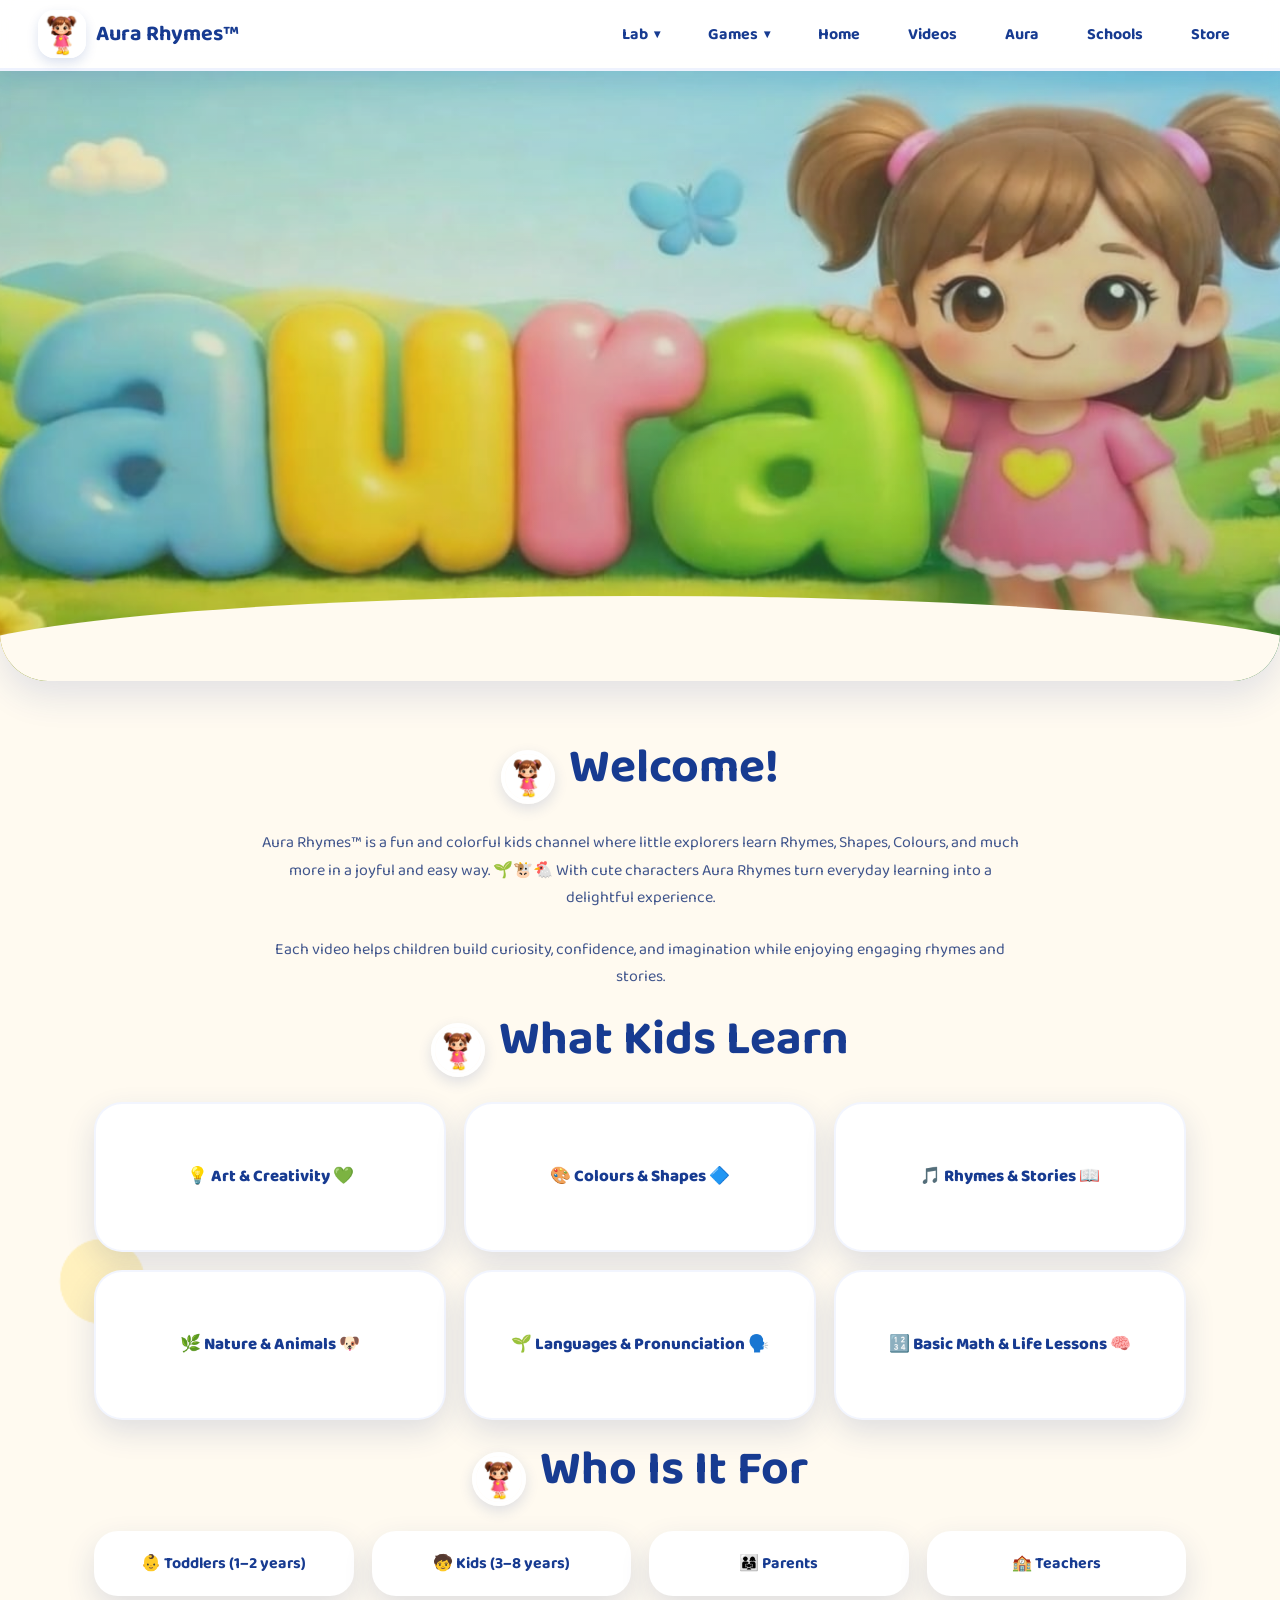
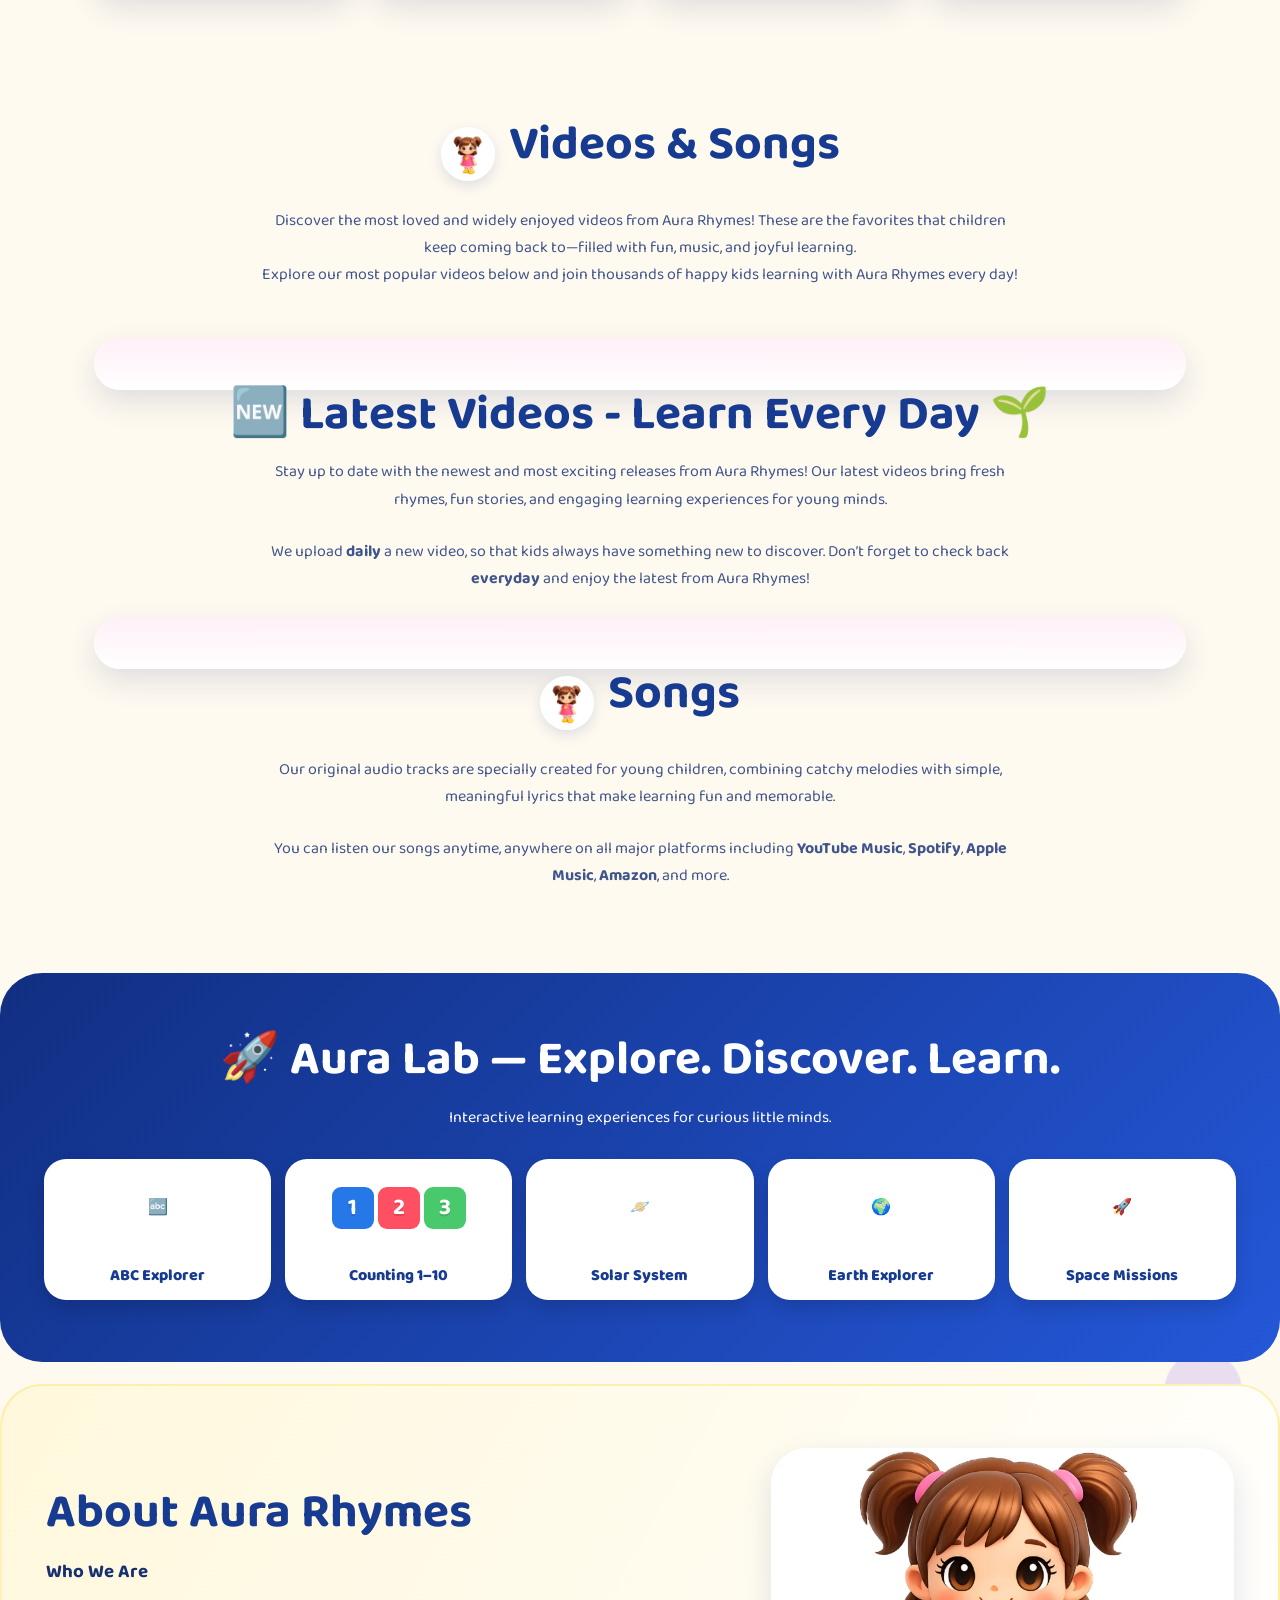
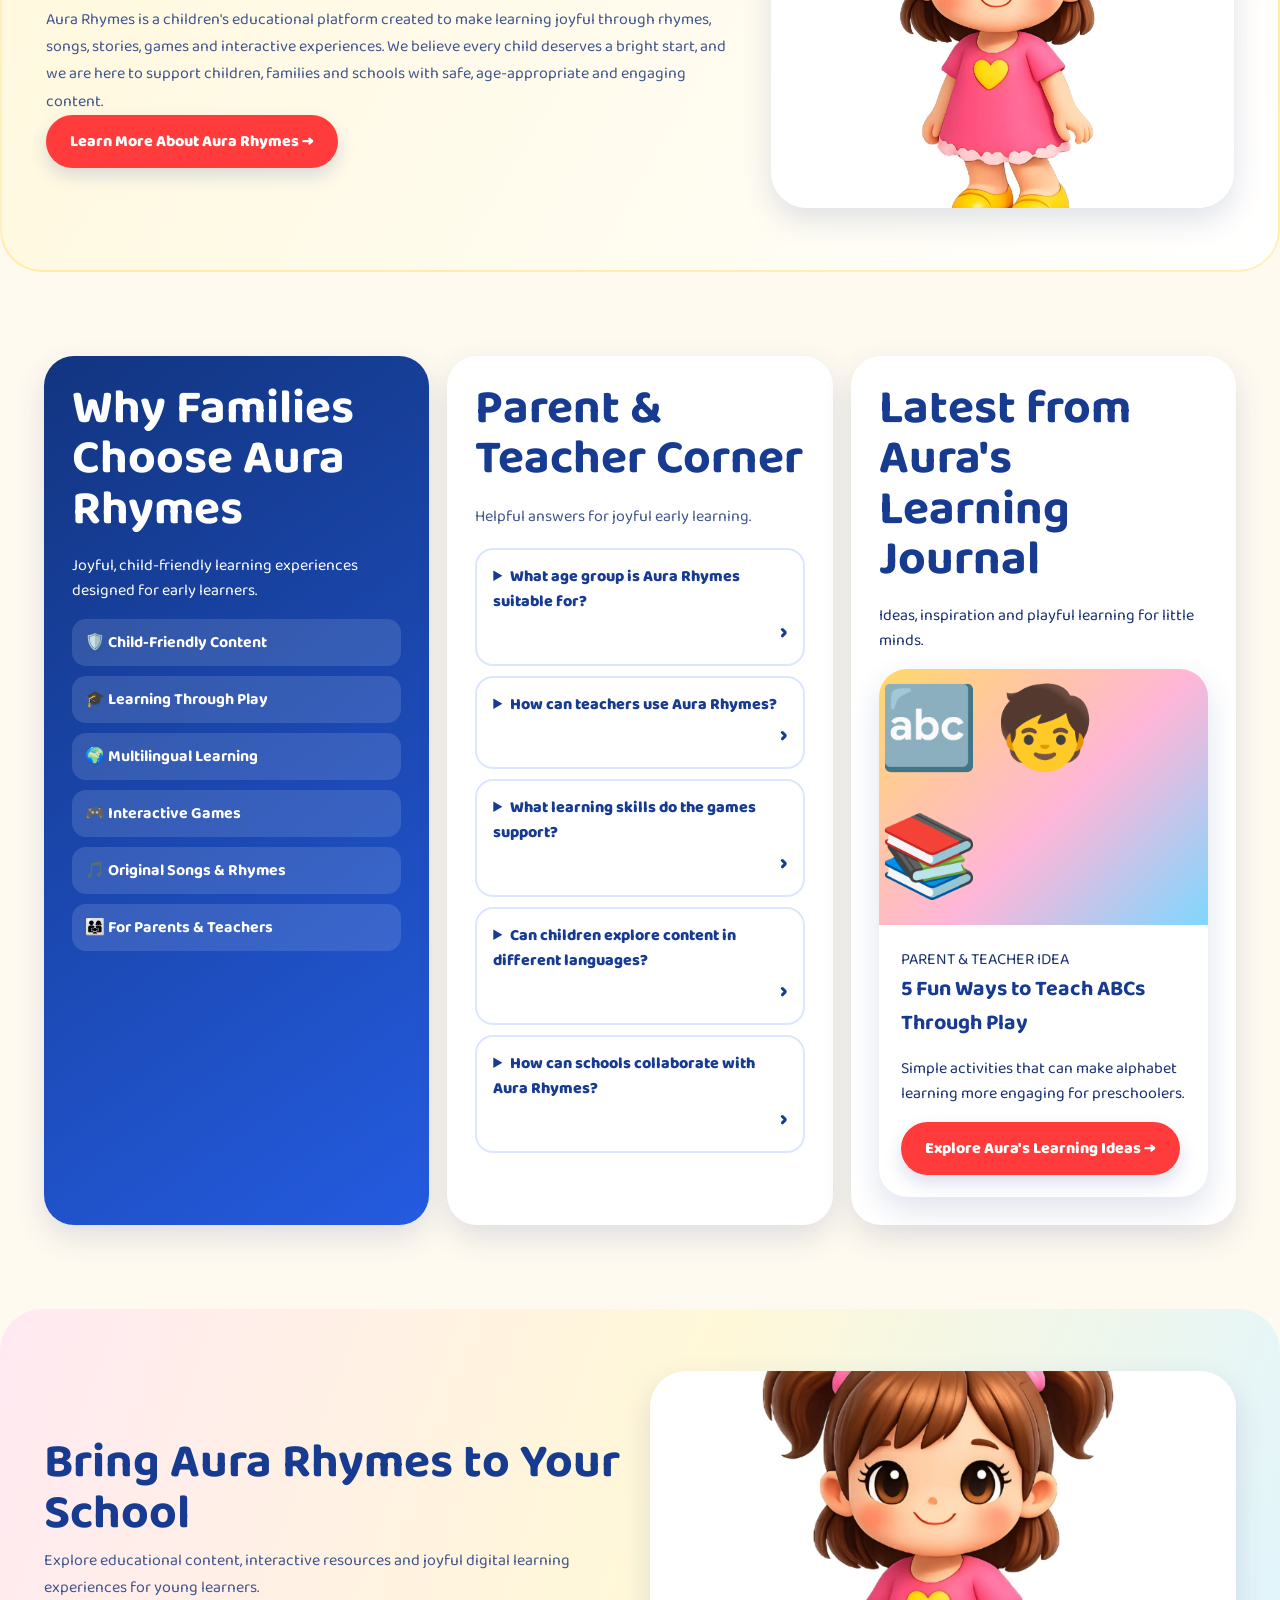
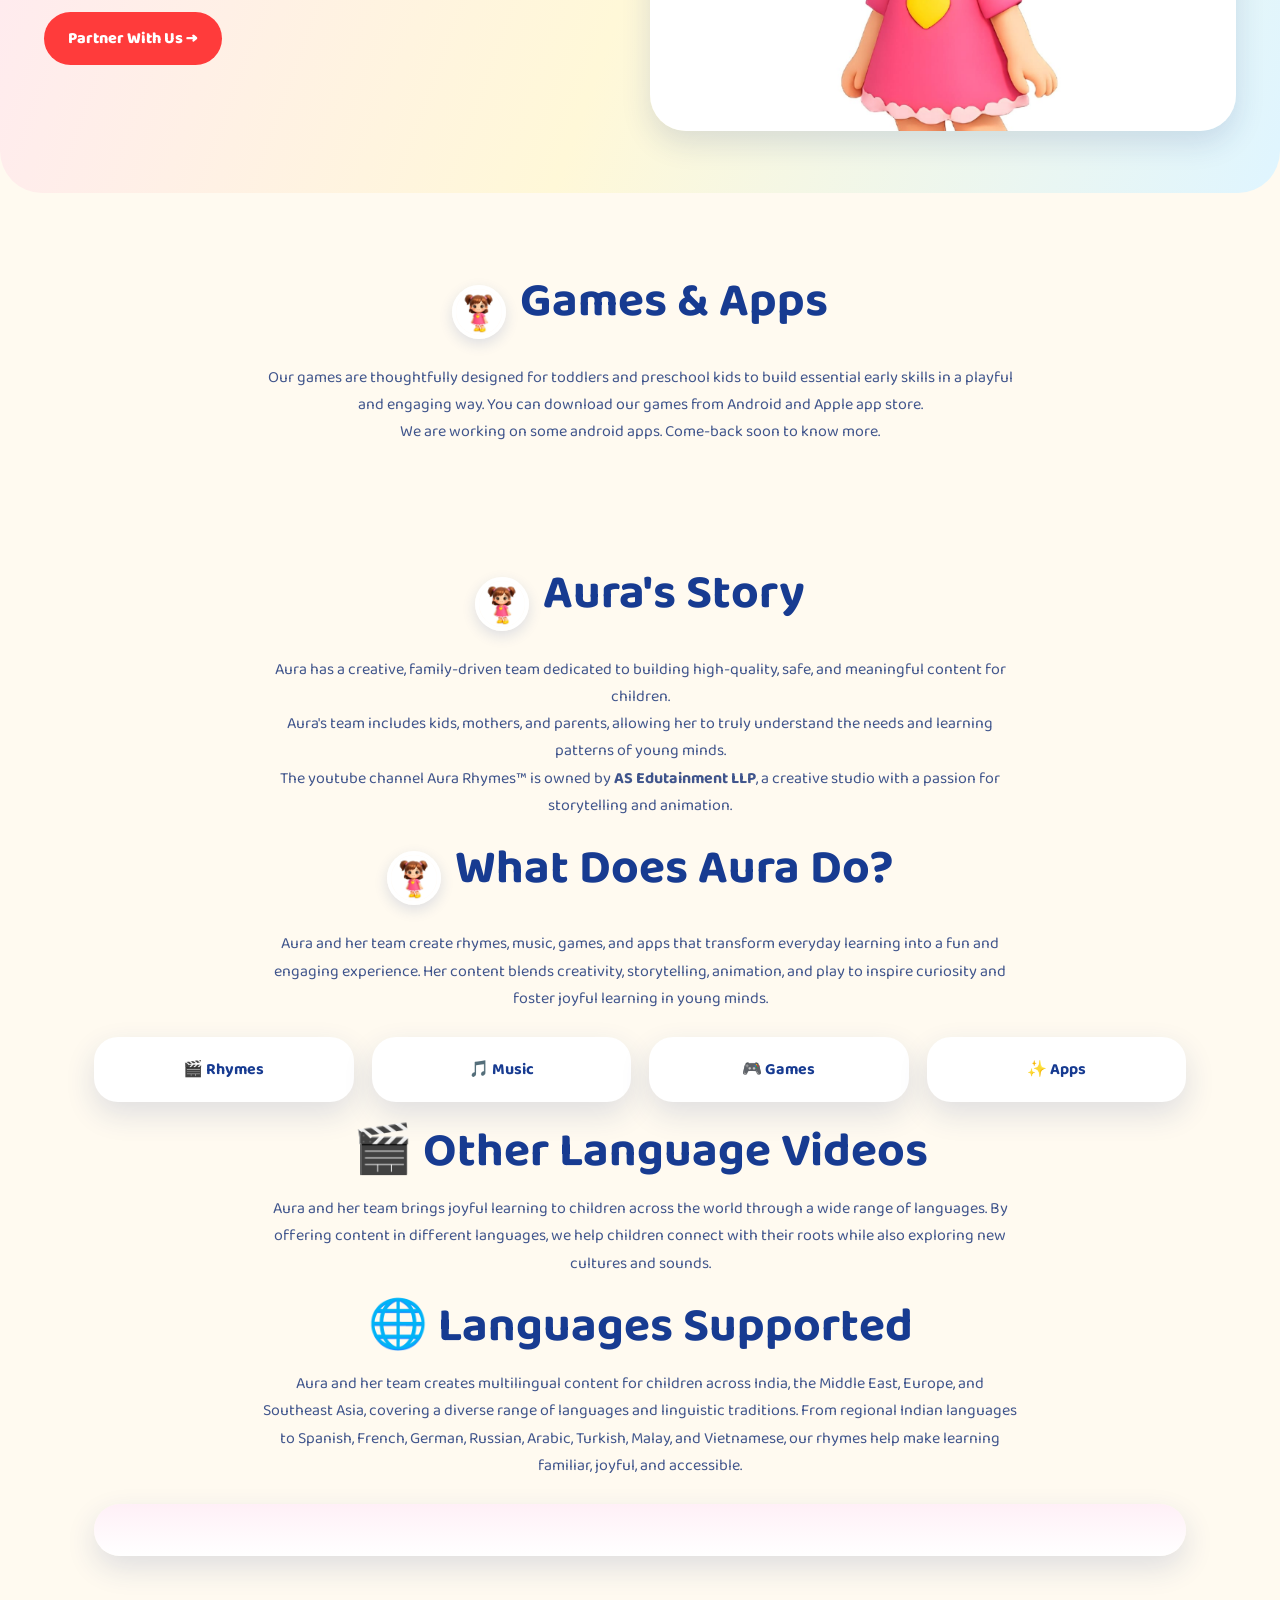
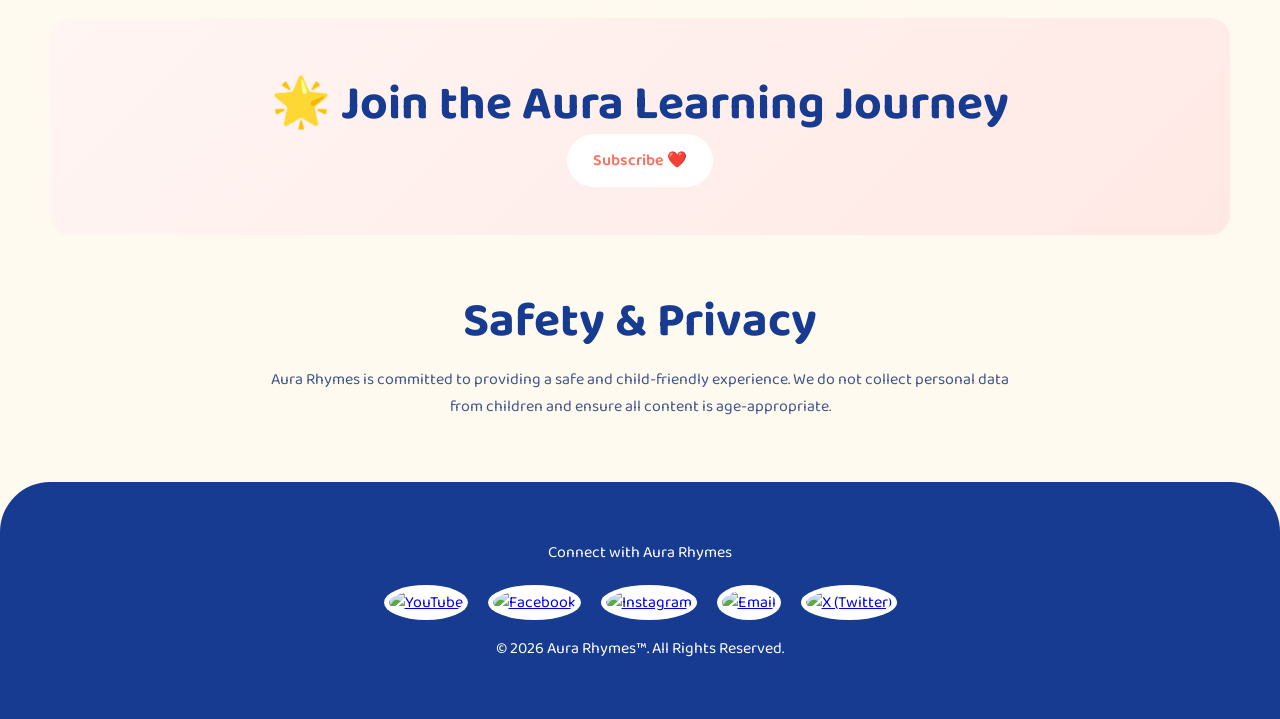
==== commit 1b37fd1a: "Polish homepage sections, navigation and learning cards" ====
--- a/index.html
+++ b/index.html
@@ -172,7 +172,10 @@
     -->
 
     <!-- ================= OUR STORY ================= -->
-    <a href="#about-aura">Aura</a>
+    <a href="#home">Home</a>
+    <a href="#videos">Videos</a>
+    <a href="#about-aura">Aura</a>
+    <a href="#schools">Schools</a>
     <a href="store.html"
                target="_blank"
                rel="noopener noreferrer">
@@ -185,7 +188,7 @@
 
 
 <!-- ================= BANNER / HERO ================= -->
-<section class="hero-banner">
+<section class="hero-banner" id="home">
 
   <div class="hero-bg"></div>
 
@@ -638,7 +641,7 @@
   <div class="about-aura-grid">
     <div class="about-aura-copy">
       <h2>About Aura Rhymes</h2>
-      <h2>Who We Are</h2>
+      <h3 class="section-kicker">Who We Are</h3>
       <p class="desc" style="text-align:left;margin:0;">
         Aura Rhymes is a children's educational platform created to make learning joyful through rhymes, songs, stories, games and interactive experiences.
         We believe every child deserves a bright start, and we are here to support children, families and schools with safe, age-appropriate and engaging content.
@@ -669,11 +672,26 @@
       <h2>Parent &amp; Teacher Corner</h2>
       <p class="desc" style="text-align:left;margin:0;">Helpful answers for joyful early learning.</p>
       <div class="faq-list">
-        <div class="faq-item">What age group is Aura Rhymes suitable for?</div>
-        <div class="faq-item">How can teachers use Aura Rhymes?</div>
-        <div class="faq-item">What learning skills do the games support?</div>
-        <div class="faq-item">Can children explore content in different languages?</div>
-        <div class="faq-item">How can schools collaborate with Aura Rhymes?</div>
+        <details class="faq-item">
+          <summary>What age group is Aura Rhymes suitable for?</summary>
+          <p>Aura Rhymes is designed primarily for toddlers and preschool-age children, with activities and content that can also be enjoyed by young school-age children.</p>
+        </details>
+        <details class="faq-item">
+          <summary>How can teachers use Aura Rhymes?</summary>
+          <p>Teachers can use selected rhymes, songs, videos and interactive activities as playful supplements to classroom learning.</p>
+        </details>
+        <details class="faq-item">
+          <summary>What learning skills do the games support?</summary>
+          <p>Our activities can introduce early concepts such as letters, numbers, colours, shapes, matching, memory, animals and space.</p>
+        </details>
+        <details class="faq-item">
+          <summary>Can children explore content in different languages?</summary>
+          <p>Yes. Aura Rhymes is building multilingual content so children can learn through familiar languages as well as discover new sounds and words.</p>
+        </details>
+        <details class="faq-item">
+          <summary>How can schools collaborate with Aura Rhymes?</summary>
+          <p>Schools can contact us to discuss educational content, digital learning resources and potential collaboration opportunities.</p>
+        </details>
       </div>
     </article>
 
@@ -681,8 +699,9 @@
       <h2>Latest from Aura's Learning Journal</h2>
       <p>Ideas, inspiration and playful learning for little minds.</p>
       <div class="journal-card">
-        <div class="journal-art">🔤 🧒 📚</div>
+        <div class="journal-art" aria-hidden="true">🔤 🧒 📚</div>
         <div class="journal-copy">
+          <span class="journal-tag">PARENT &amp; TEACHER IDEA</span>
           <h3>5 Fun Ways to Teach ABCs Through Play</h3>
           <p>Simple activities that can make alphabet learning more engaging for preschoolers.</p>
           <a class="aura-hero-btn primary" href="#about">Explore Aura's Learning Ideas →</a>
@@ -1034,7 +1053,7 @@
 <section class="cta-section">
 
   <h2>
-    🌟 Join Thousands of Kids!
+    🌟 Join the Aura Learning Journey
   </h2>
 
 
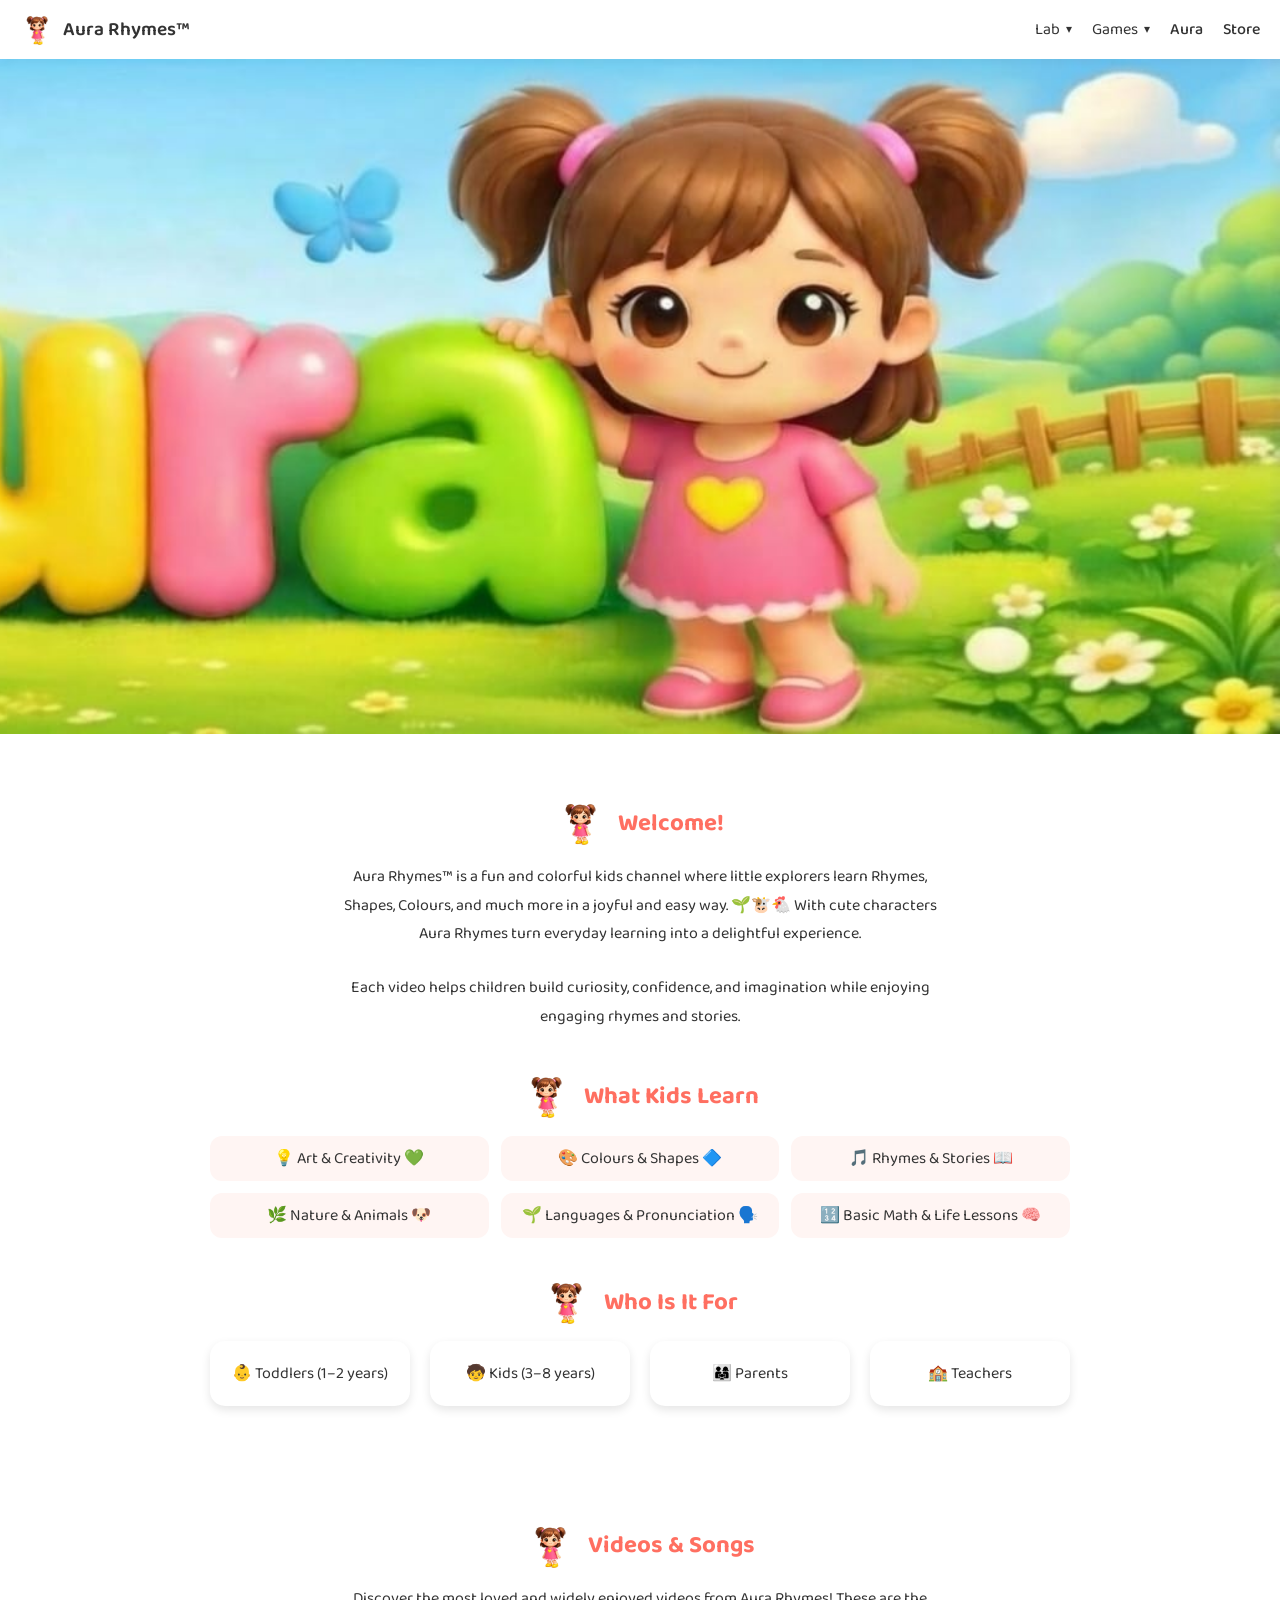
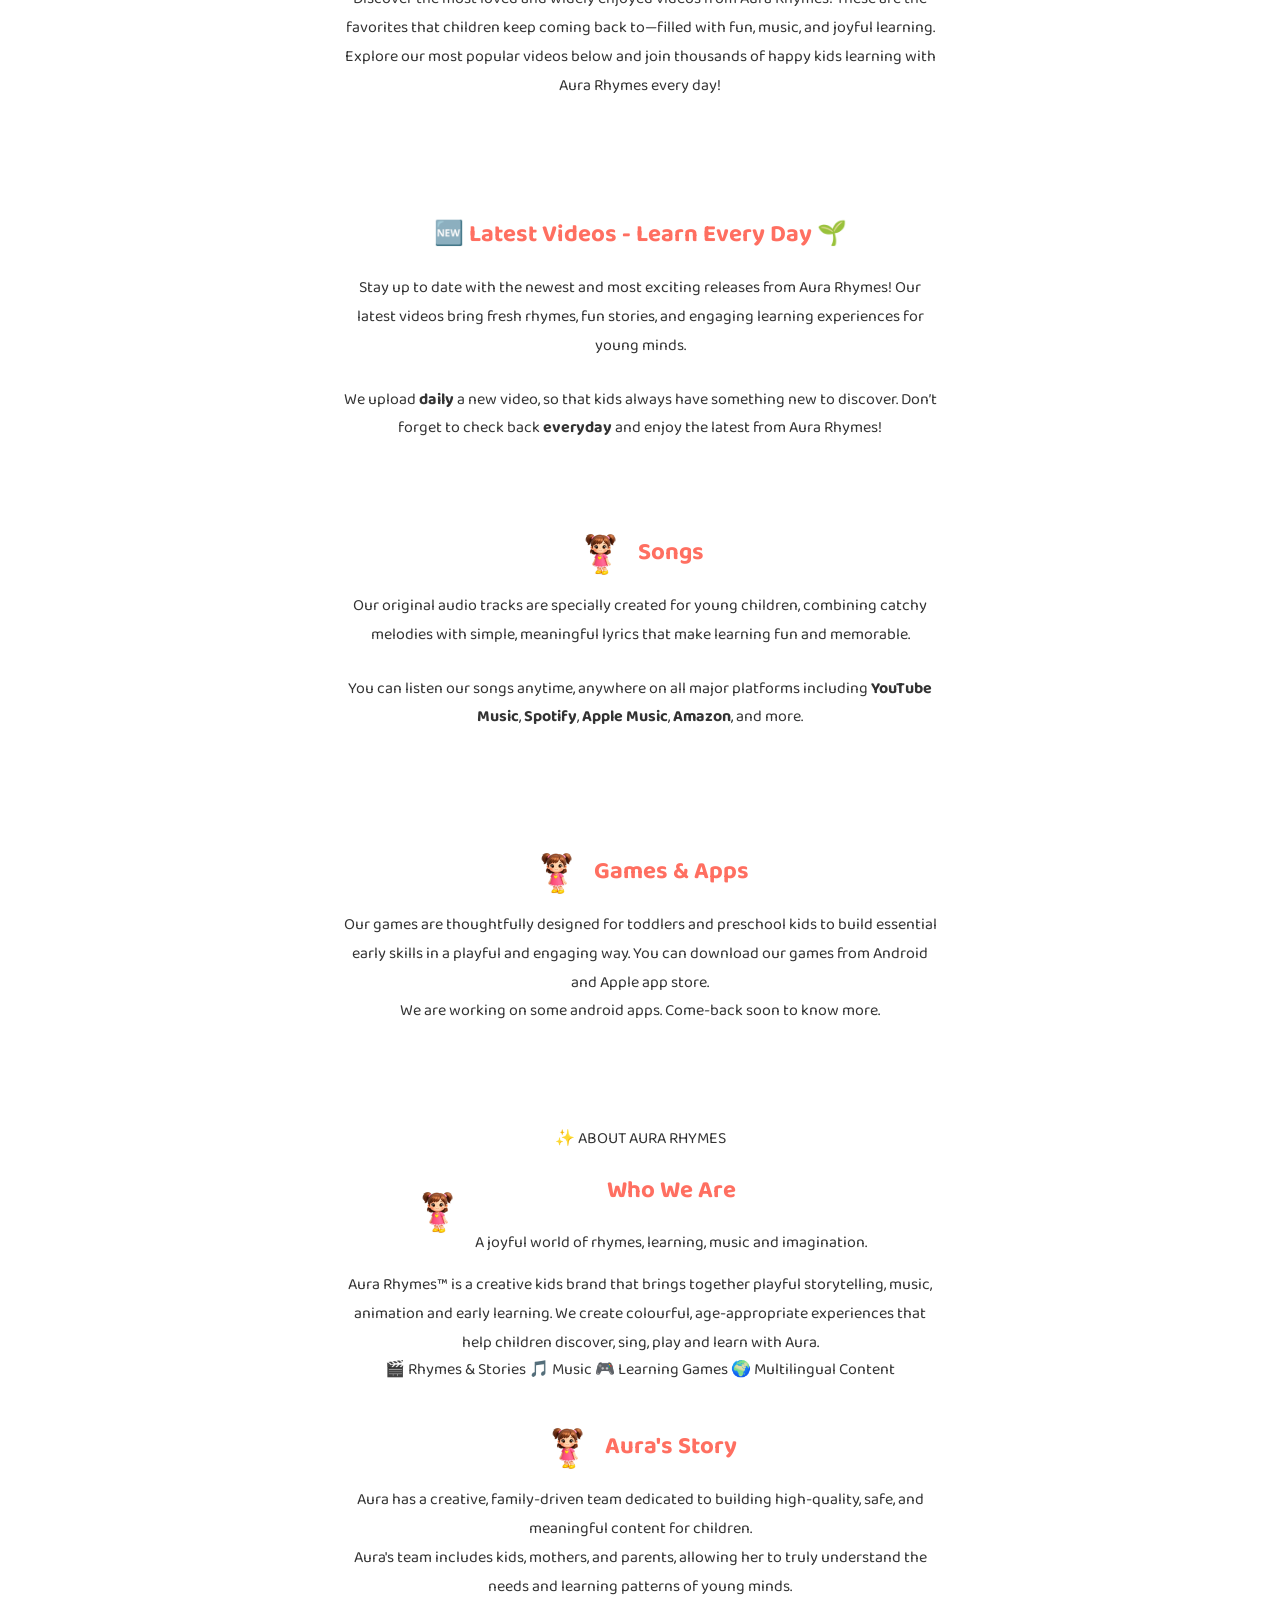
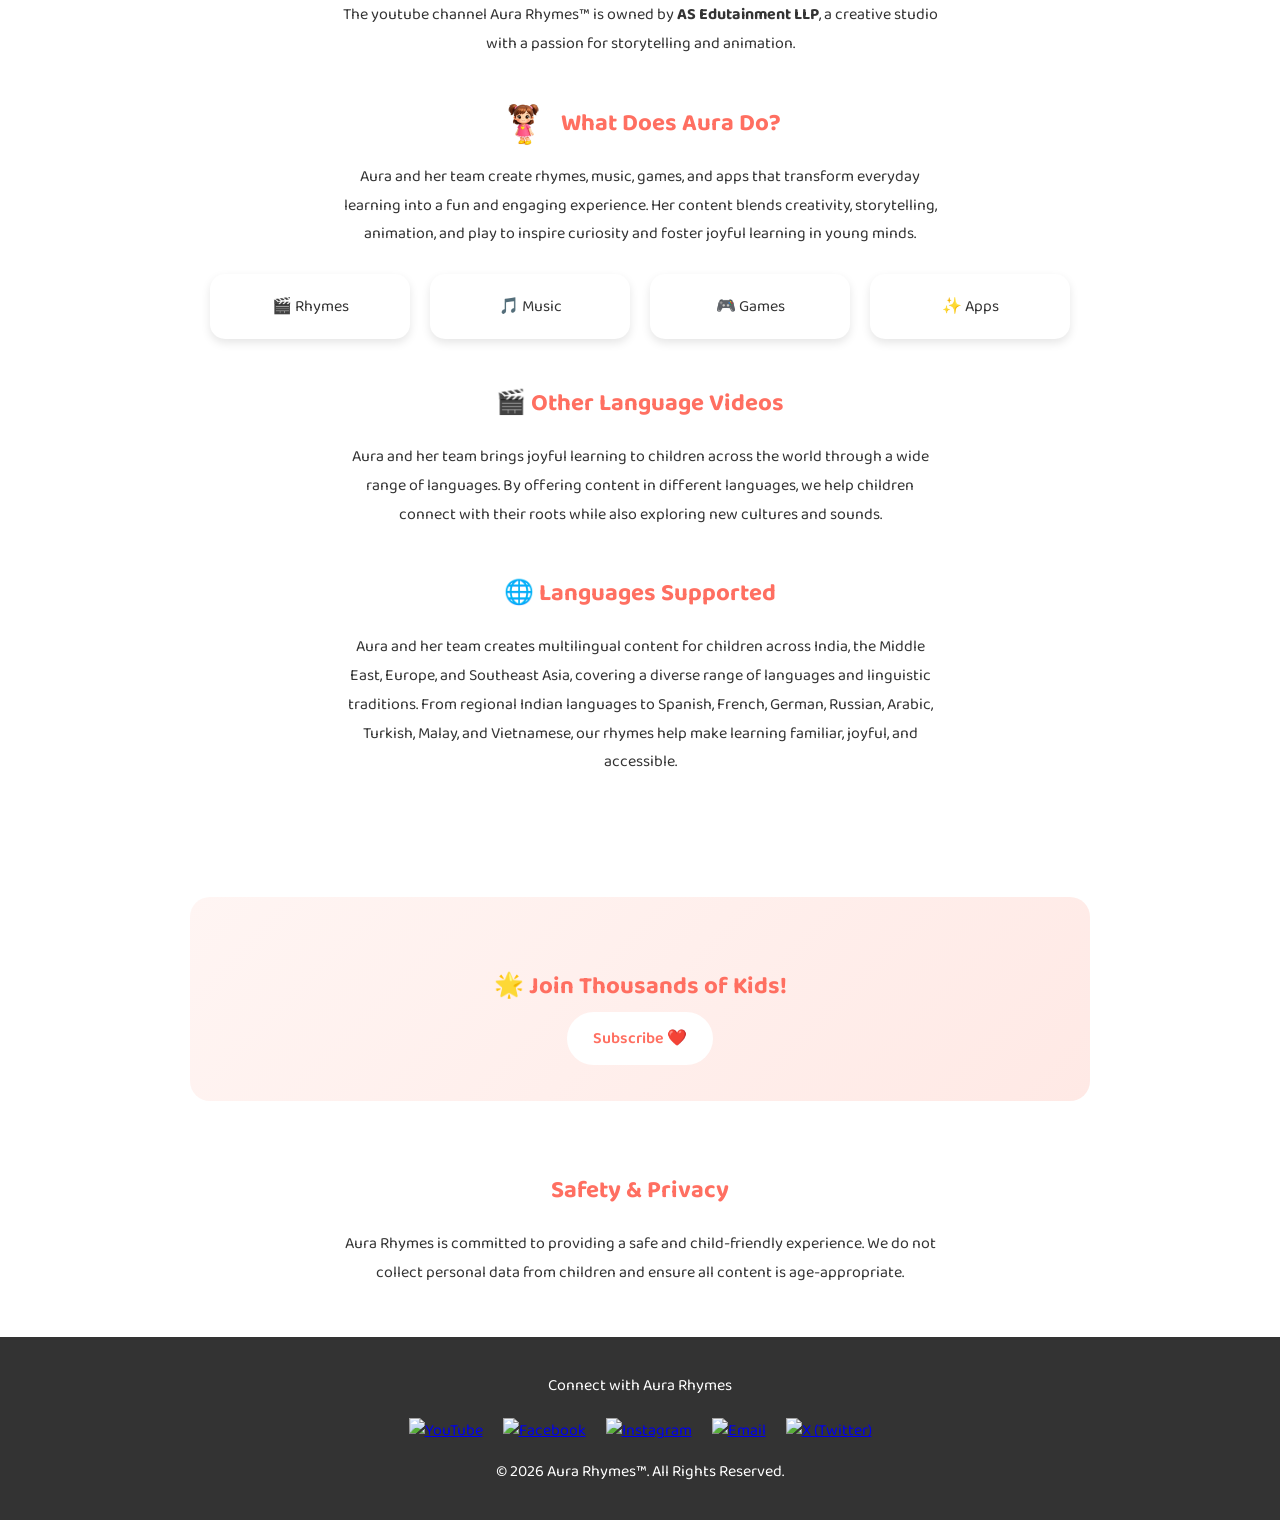
==== commit ec645566: "Add prominent Who We Are section to Aura navigation" ====
--- a/index.html
+++ b/index.html
@@ -22,8 +22,7 @@
   <link rel="stylesheet" href="css/layout.css">
   <link rel="stylesheet" href="css/components.css">
   <link rel="stylesheet" href="css/sections.css">
-  <link rel="stylesheet" href="css/responsive.css">
-  <link rel="stylesheet" href="css/aura-redesign.css">
+  <link rel="stylesheet" href="css/responsive.css">
 
   <script src="js/aura-script.js" defer></script>
 </head>
@@ -172,10 +171,7 @@
     -->
 
     <!-- ================= OUR STORY ================= -->
-    <a href="#home">Home</a>
-    <a href="#videos">Videos</a>
-    <a href="#about-aura">Aura</a>
-    <a href="#schools">Schools</a>
+    <a href="#about" aria-label="About Aura Rhymes">Aura</a>
     <a href="store.html"
                target="_blank"
                rel="noopener noreferrer">
@@ -188,7 +184,7 @@
 
 
 <!-- ================= BANNER / HERO ================= -->
-<section class="hero-banner" id="home">
+<section class="hero-banner">
 
   <div class="hero-bg"></div>
 
@@ -613,118 +609,6 @@
 </section>
 
 
-<!-- ================= AURA LAB ================= -->
-<section class="aura-band aura-lab-band" id="aura-lab">
-  <h2>🚀 Aura Lab — Explore. Discover. Learn.</h2>
-  <p class="desc">Interactive learning experiences for curious little minds.</p>
-  <div class="lab-cards">
-    <a class="lab-card" href="abc-explorer.html" target="_blank" rel="noopener noreferrer">
-      <div class="learning-icon">🔤</div><span>ABC Explorer</span>
-    </a>
-    <a class="lab-card" href="counting-one-to-ten.html" target="_blank" rel="noopener noreferrer">
-      <div class="learning-icon"><div class="number-blocks"><b>1</b><b>2</b><b>3</b></div></div><span>Counting 1–10</span>
-    </a>
-    <a class="lab-card" href="solar-system.html" target="_blank" rel="noopener noreferrer">
-      <div class="learning-icon">🪐</div><span>Solar System</span>
-    </a>
-    <a class="lab-card" href="earth.html" target="_blank" rel="noopener noreferrer">
-      <div class="learning-icon">🌍</div><span>Earth Explorer</span>
-    </a>
-    <a class="lab-card" href="space-missions.html" target="_blank" rel="noopener noreferrer">
-      <div class="learning-icon">🚀</div><span>Space Missions</span>
-    </a>
-  </div>
-</section>
-
-<!-- ================= ABOUT AURA ================= -->
-<section class="aura-band aura-about-band" id="about-aura">
-  <div class="about-aura-grid">
-    <div class="about-aura-copy">
-      <h2>About Aura Rhymes</h2>
-      <h3 class="section-kicker">Who We Are</h3>
-      <p class="desc" style="text-align:left;margin:0;">
-        Aura Rhymes is a children's educational platform created to make learning joyful through rhymes, songs, stories, games and interactive experiences.
-        We believe every child deserves a bright start, and we are here to support children, families and schools with safe, age-appropriate and engaging content.
-      </p>
-      <a class="aura-hero-btn primary" href="#about">Learn More About Aura Rhymes →</a>
-    </div>
-    <img class="about-aura-art" src="images/aura1.jpeg" alt="Aura mascot with playful learning theme">
-  </div>
-</section>
-
-<!-- ================= WHY FAMILIES / PARENTS / JOURNAL ================= -->
-<section class="aura-band" aria-label="Aura Rhymes resources">
-  <div class="trust-grid">
-    <article class="trust-card blue">
-      <h2>Why Families Choose Aura Rhymes</h2>
-      <p>Joyful, child-friendly learning experiences designed for early learners.</p>
-      <div class="trust-list">
-        <div class="trust-pill">🛡️ Child-Friendly Content</div>
-        <div class="trust-pill">🎓 Learning Through Play</div>
-        <div class="trust-pill">🌍 Multilingual Learning</div>
-        <div class="trust-pill">🎮 Interactive Games</div>
-        <div class="trust-pill">🎵 Original Songs &amp; Rhymes</div>
-        <div class="trust-pill">👨‍👩‍👧 For Parents &amp; Teachers</div>
-      </div>
-    </article>
-
-    <article class="trust-card">
-      <h2>Parent &amp; Teacher Corner</h2>
-      <p class="desc" style="text-align:left;margin:0;">Helpful answers for joyful early learning.</p>
-      <div class="faq-list">
-        <details class="faq-item">
-          <summary>What age group is Aura Rhymes suitable for?</summary>
-          <p>Aura Rhymes is designed primarily for toddlers and preschool-age children, with activities and content that can also be enjoyed by young school-age children.</p>
-        </details>
-        <details class="faq-item">
-          <summary>How can teachers use Aura Rhymes?</summary>
-          <p>Teachers can use selected rhymes, songs, videos and interactive activities as playful supplements to classroom learning.</p>
-        </details>
-        <details class="faq-item">
-          <summary>What learning skills do the games support?</summary>
-          <p>Our activities can introduce early concepts such as letters, numbers, colours, shapes, matching, memory, animals and space.</p>
-        </details>
-        <details class="faq-item">
-          <summary>Can children explore content in different languages?</summary>
-          <p>Yes. Aura Rhymes is building multilingual content so children can learn through familiar languages as well as discover new sounds and words.</p>
-        </details>
-        <details class="faq-item">
-          <summary>How can schools collaborate with Aura Rhymes?</summary>
-          <p>Schools can contact us to discuss educational content, digital learning resources and potential collaboration opportunities.</p>
-        </details>
-      </div>
-    </article>
-
-    <article class="trust-card">
-      <h2>Latest from Aura's Learning Journal</h2>
-      <p>Ideas, inspiration and playful learning for little minds.</p>
-      <div class="journal-card">
-        <div class="journal-art" aria-hidden="true">🔤 🧒 📚</div>
-        <div class="journal-copy">
-          <span class="journal-tag">PARENT &amp; TEACHER IDEA</span>
-          <h3>5 Fun Ways to Teach ABCs Through Play</h3>
-          <p>Simple activities that can make alphabet learning more engaging for preschoolers.</p>
-          <a class="aura-hero-btn primary" href="#about">Explore Aura's Learning Ideas →</a>
-        </div>
-      </div>
-    </article>
-  </div>
-</section>
-
-<!-- ================= FOR SCHOOLS ================= -->
-<section class="aura-band school-band" id="schools">
-  <div class="school-grid">
-    <div class="school-copy">
-      <h2>Bring Aura Rhymes to Your School</h2>
-      <p class="desc" style="text-align:left;margin:0;">
-        Explore educational content, interactive resources and joyful digital learning experiences for young learners.
-      </p>
-      <a class="school-btn" href="mailto:contact@aurarhymes.com?subject=Aura%20Rhymes%20School%20Partnership">Partner With Us →</a>
-    </div>
-    <img class="about-aura-art" src="images/aura1.jpeg" alt="Aura Rhymes school learning mascot">
-  </div>
-</section>
-
 <!-- ================= GAMES & APPS ================= -->
 <section id="gamesandapps">
 
@@ -753,7 +637,40 @@
 
 
 <!-- ================= OUR STORY ================= -->
-<section id="about">
+<section id="about" aria-labelledby="about-title">
+
+  <!-- ================= WHO WE ARE ================= -->
+  <div class="about-intro">
+
+    <div class="about-intro-badge">✨ ABOUT AURA RHYMES</div>
+
+    <div class="about-header">
+      <img
+        src="images/aura1.jpeg"
+        alt="Aura Character"
+        class="about-avatar">
+
+      <div>
+        <h2 id="about-title">Who We Are</h2>
+        <p class="about-kicker">A joyful world of rhymes, learning, music and imagination.</p>
+      </div>
+    </div>
+
+    <p class="desc">
+      Aura Rhymes™ is a creative kids brand that brings together playful storytelling, music, animation and early learning.
+      We create colourful, age-appropriate experiences that help children discover, sing, play and learn with Aura.
+    </p>
+
+    <div class="about-pill-row" aria-label="What Aura Rhymes creates">
+      <span class="about-pill">🎬 Rhymes &amp; Stories</span>
+      <span class="about-pill">🎵 Music</span>
+      <span class="about-pill">🎮 Learning Games</span>
+      <span class="about-pill">🌍 Multilingual Content</span>
+    </div>
+
+  </div>
+
+  <br/>
 
   <div class="about-header">
 
@@ -1053,7 +970,7 @@
 <section class="cta-section">
 
   <h2>
-    🌟 Join the Aura Learning Journey
+    🌟 Join Thousands of Kids!
   </h2>
 
 
